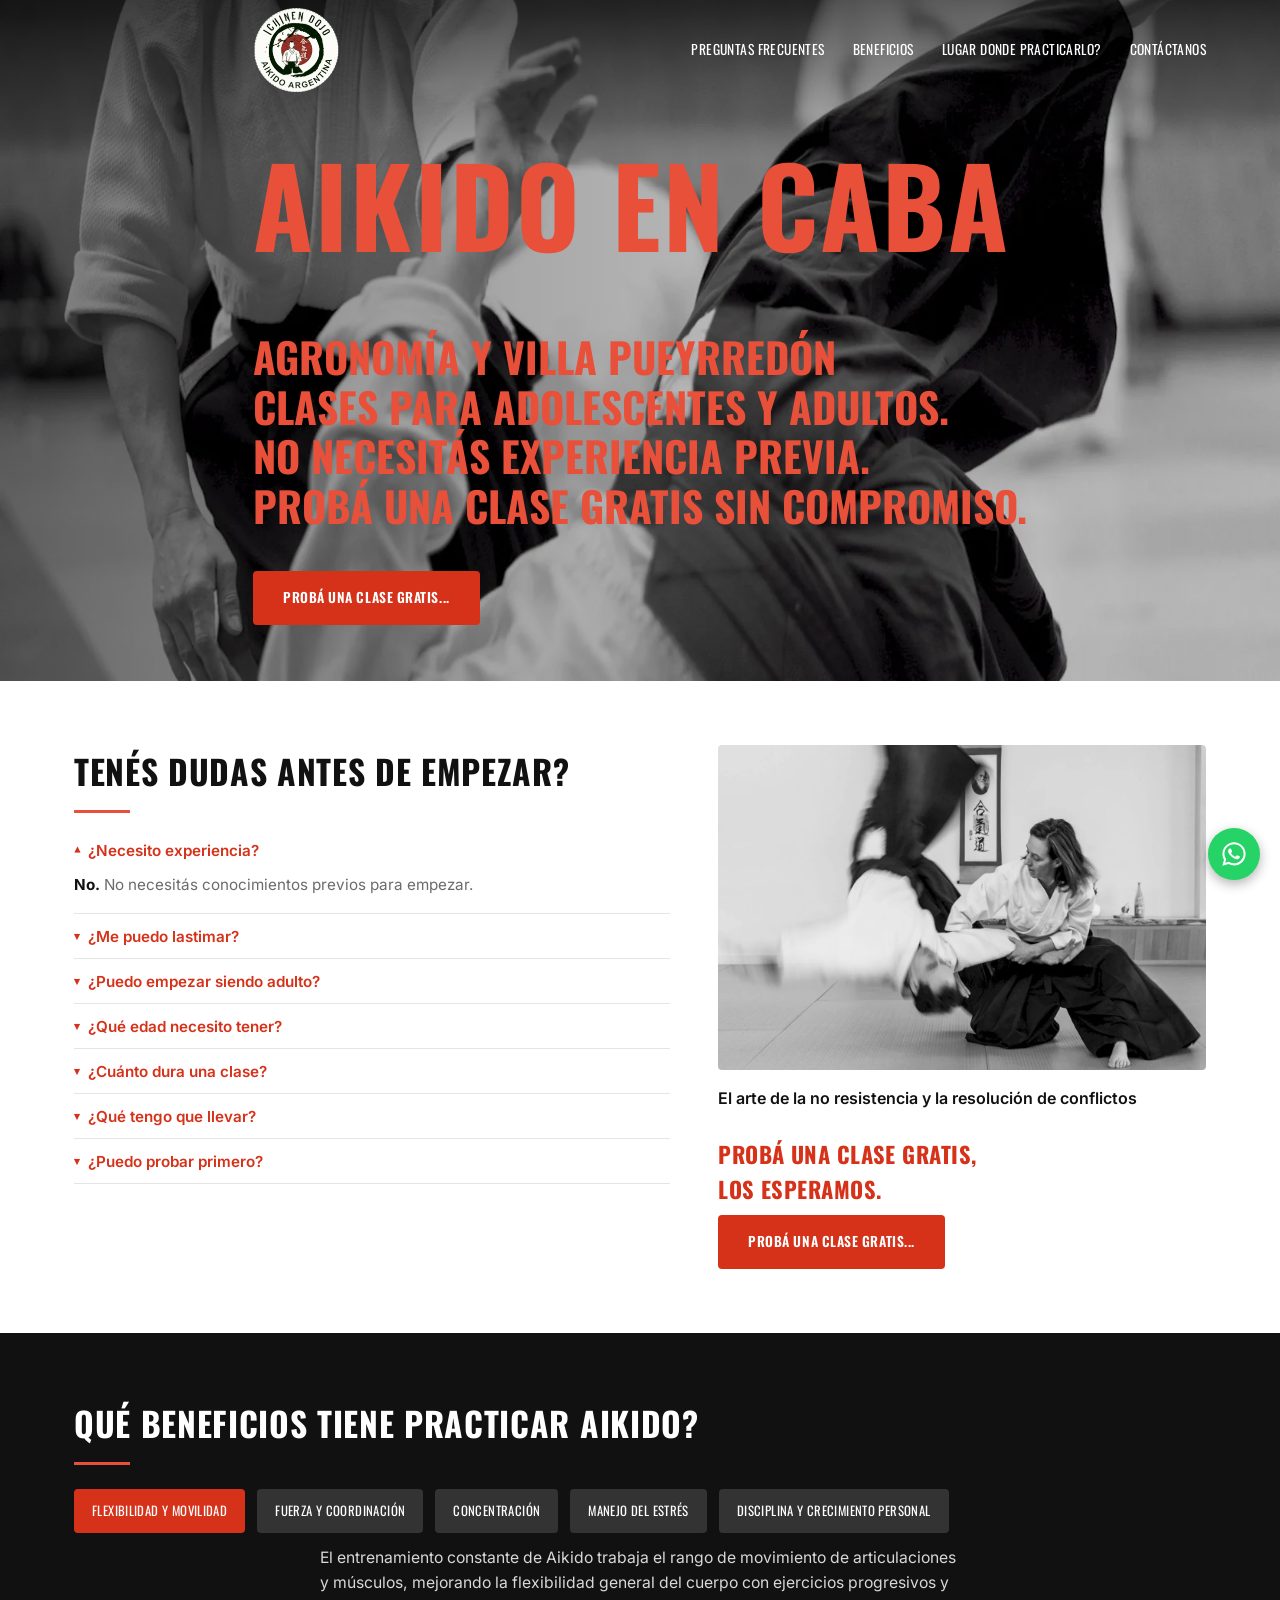
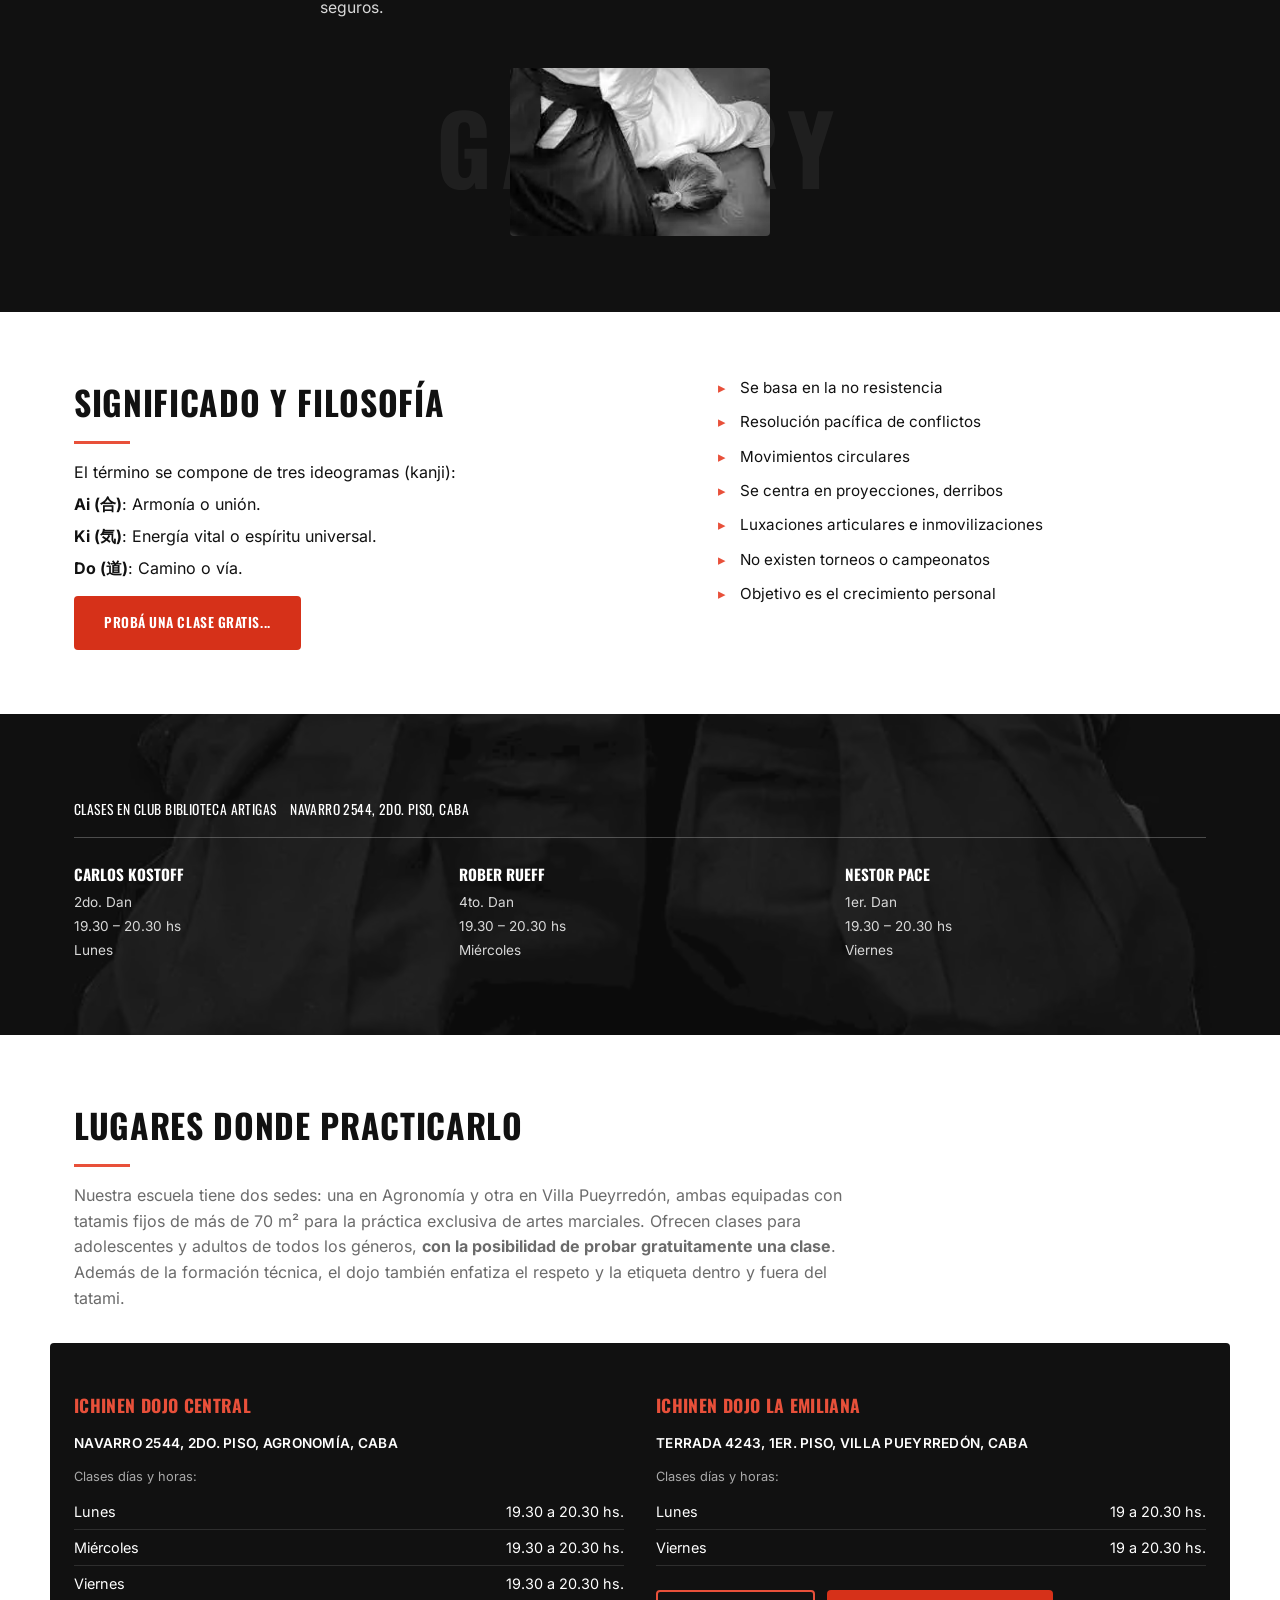
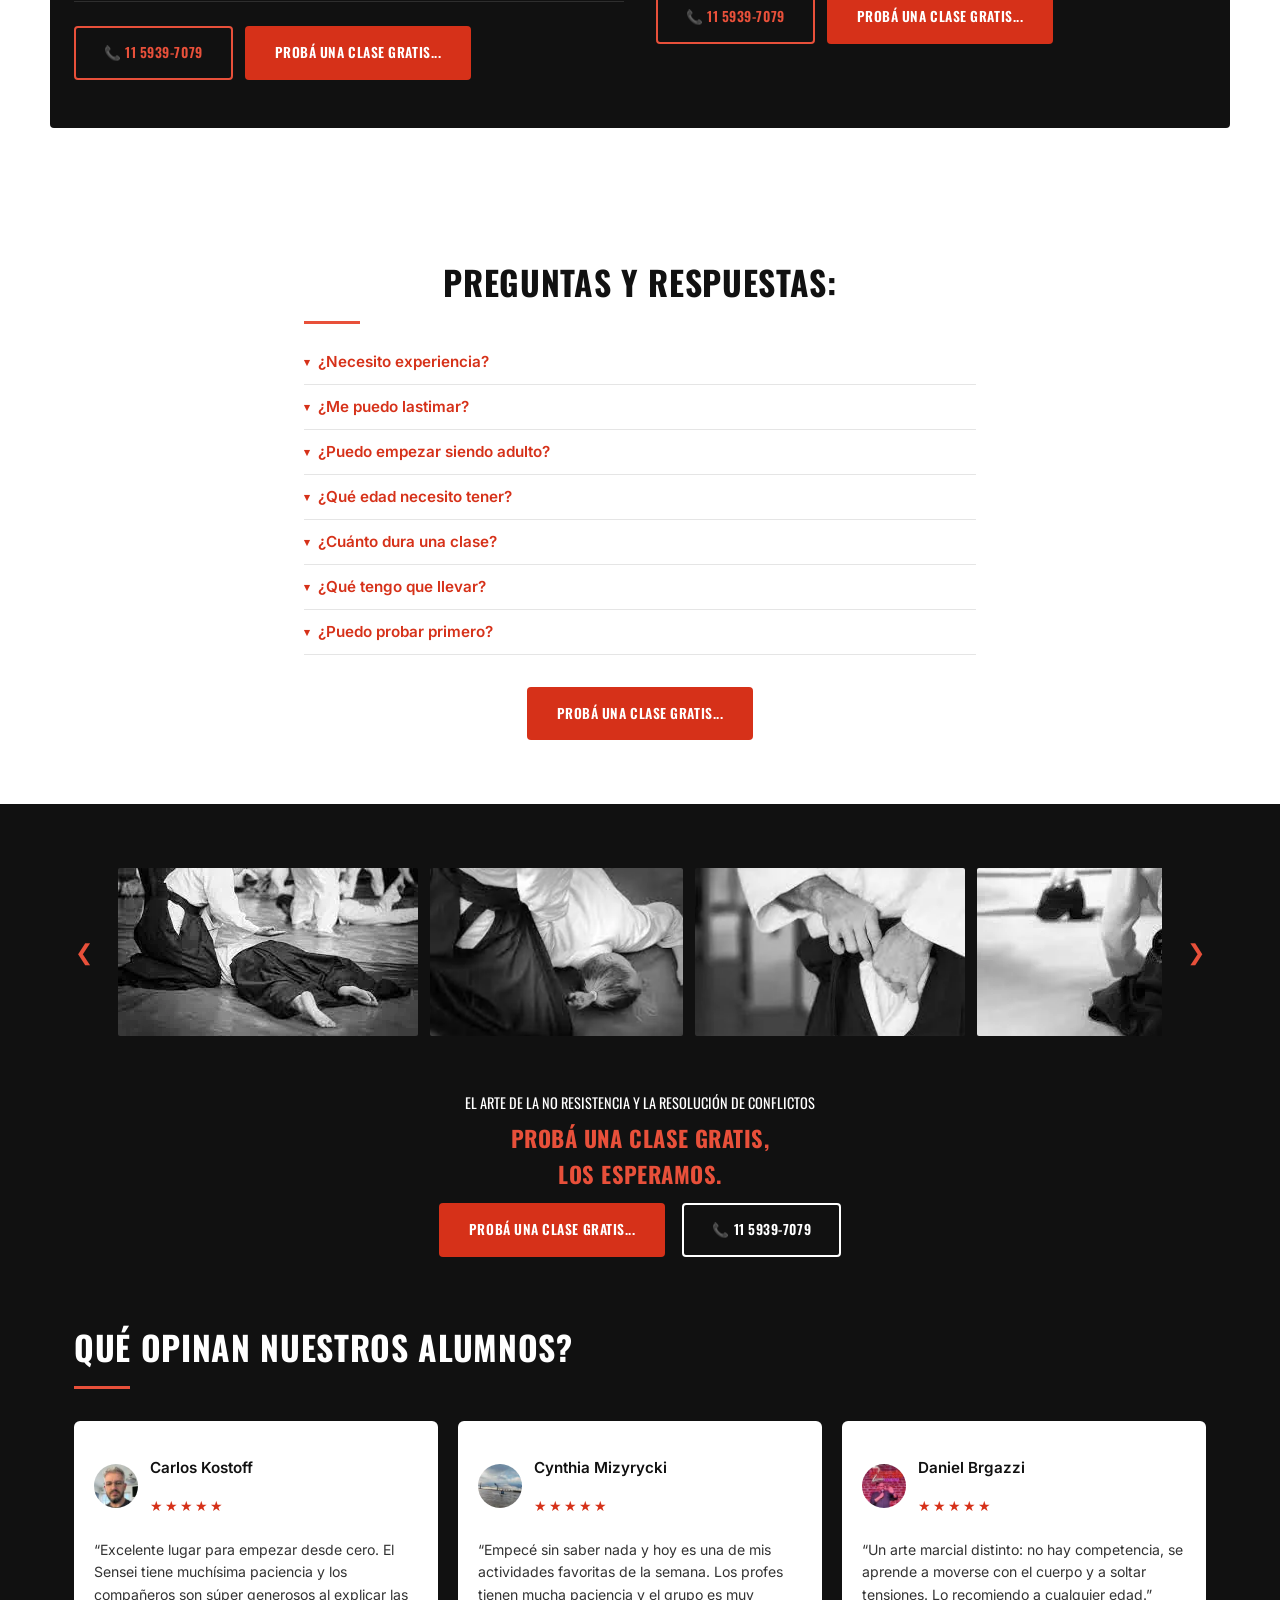
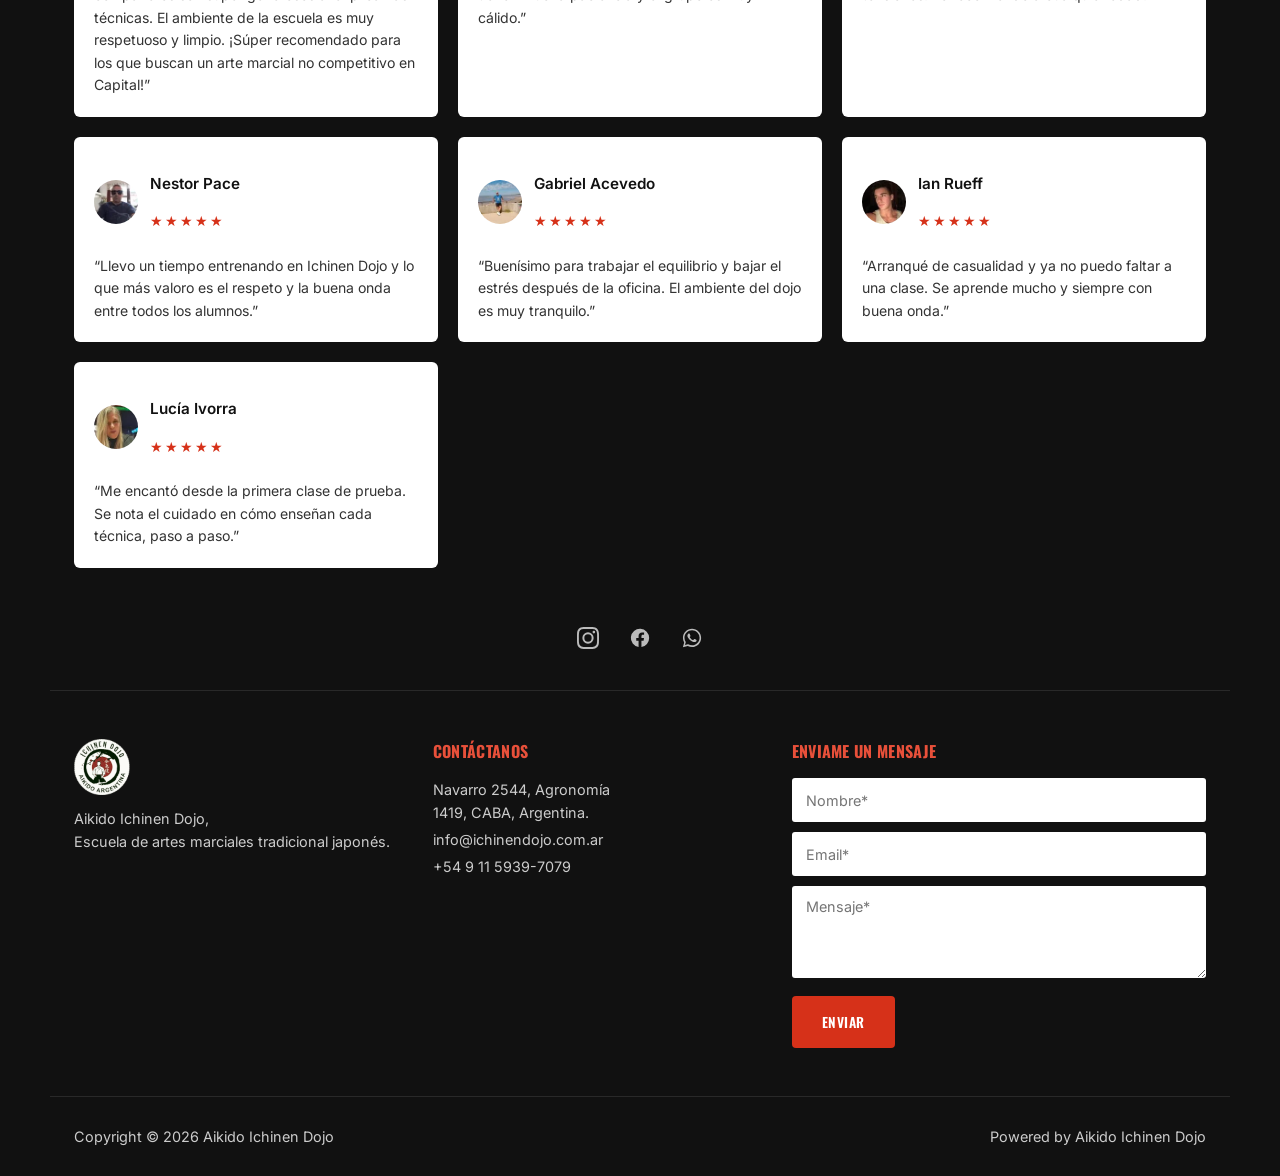
==== index.html @ 18d93345 "feat: instrumentar telefono y cargar analytics" ====
<!DOCTYPE html>
<html lang="es-AR">
<head>
<meta charset="UTF-8">
<meta name="viewport" content="width=device-width, initial-scale=1.0">
<title>Aikido en CABA — Ichinen Dojo</title>
<meta name="description" content="Escuela de Aikido en CABA (Agronomía y Villa Pueyrredón). Clases para adolescentes y adultos, no necesitás experiencia previa. Probá una clase gratis sin compromiso.">
<link rel="icon" href="favicon.ico">
<meta name="theme-color" content="#111111">
<!-- Dominio de producción: si el sitio se publica en otro dominio, actualizar canonical, og:url y og:image (tienen que ser URLs absolutas). -->
<link rel="canonical" href="https://ichinendojo.com.ar/">
<meta property="og:type" content="website">
<meta property="og:locale" content="es_AR">
<meta property="og:site_name" content="Ichinen Dojo — Aikido Argentina">
<meta property="og:title" content="Aikido en CABA — Ichinen Dojo">
<meta property="og:description" content="Clases de Aikido en Agronomía y Villa Pueyrredón para adolescentes y adultos. No necesitás experiencia previa. Probá una clase gratis sin compromiso.">
<meta property="og:url" content="https://ichinendojo.com.ar/">
<meta property="og:image" content="https://ichinendojo.com.ar/assets/img/og-image.jpg">
<meta property="og:image:type" content="image/jpeg">
<meta property="og:image:width" content="1200">
<meta property="og:image:height" content="630">
<meta property="og:image:alt" content="Práctica de Aikido en el dojo: una proyección frente al pergamino de Aikido">
<meta name="twitter:card" content="summary_large_image">
<link rel="preload" href="assets/fonts/oswald-variable.woff2" as="font" type="font/woff2" crossorigin>
<link rel="preload" href="assets/fonts/inter-variable.woff2" as="font" type="font/woff2" crossorigin>
<!-- LCP: la foto del hero es un fondo CSS, así que se anticipa. Los media coinciden con el breakpoint de css/style.css (720px). -->
<link rel="preload" href="assets/img/action-hands-800.webp" as="image" fetchpriority="high" media="(max-width: 720px)">
<link rel="preload" href="assets/img/action-hands.webp" as="image" fetchpriority="high" media="(min-width: 721px)">
<link rel="stylesheet" href="css/style.css">
</head>
<body>

<header class="site-header">
  <div class="container site-header__inner">
    <a href="#hero" class="brand">
      <img src="assets/img/logo.png" alt="Ichinen Dojo — Aikido Argentina" class="brand__logo" width="168" height="167">
    </a>
    <button class="nav-toggle" id="navToggle" aria-expanded="false" aria-controls="siteNav" aria-label="Abrir menú">
      <span></span><span></span><span></span>
    </button>
    <nav class="site-nav" id="siteNav">
      <a href="#faq-resumen">Preguntas Frecuentes</a>
      <a href="#beneficios">Beneficios</a>
      <a href="#lugares">Lugar donde practicarlo?</a>
      <a href="#contacto">Contáctanos</a>
    </nav>
  </div>
</header>

<main>

  <!-- HERO -->
  <section id="hero" class="hero">
    <div class="hero__bg"></div>
    <div class="hero__overlay"></div>
    <div class="container hero__content">
      <h1>Aikido en CABA</h1>
      <p class="hero__subtitle">
        Agronomía y Villa Pueyrredón<br>
        Clases para adolescentes y adultos.<br>
        No necesitás experiencia previa.<br>
        Probá una clase gratis sin compromiso.
      </p>
      <a href="#" class="btn btn--accent js-cta-whatsapp" data-mensaje="Hola! Quiero probar una clase gratis de Aikido 🥋">Probá una clase gratis...</a>
    </div>
  </section>

  <!-- FAQ RESUMEN -->
  <section id="faq-resumen" class="section faq-intro">
    <div class="container faq-intro__grid">
      <div>
        <h2>Tenés dudas antes de empezar?</h2>
        <div class="accordion" id="faqAccordionResumen"></div>
      </div>
      <div class="faq-intro__media">
        <img src="assets/img/hero-bg.webp" width="1280" height="850" loading="lazy" alt="Práctica de Aikido en el dojo: una proyección frente al pergamino de Aikido">
        <p class="faq-intro__caption">El arte de la no resistencia y la resolución de conflictos</p>
        <h3 class="cta-heading">Probá una clase gratis,<br>los esperamos.</h3>
        <a href="#" class="btn btn--accent js-cta-whatsapp" data-mensaje="Hola! Quiero probar una clase gratis de Aikido 🥋">Probá una clase gratis...</a>
      </div>
    </div>
  </section>

  <!-- BENEFICIOS + GALLERY PREVIEW -->
  <section id="beneficios" class="section section--dark beneficios">
    <div class="container">
      <h2>Qué beneficios tiene practicar Aikido?</h2>
      <div class="tags" id="beneficiosTabs" role="tablist"></div>
      <p class="beneficio-panel" id="beneficioPanel"></p>
      <div class="gallery-watermark">
        <span class="gallery-watermark__text" aria-hidden="true">GALLERY</span>
        <img src="assets/img/gallery-1.webp" alt="Técnica de Aikido" class="gallery-watermark__img" id="beneficioImg" width="300" height="168" loading="lazy">
      </div>
    </div>
  </section>

  <!-- FILOSOFÍA -->
  <section id="filosofia" class="section filosofia">
    <div class="container filosofia__grid">
      <div>
        <h2>Significado y Filosofía</h2>
        <p>El término se compone de tres ideogramas (kanji):</p>
        <p><strong>Ai (合)</strong>: Armonía o unión.</p>
        <p><strong>Ki (気)</strong>: Energía vital o espíritu universal.</p>
        <p><strong>Do (道)</strong>: Camino o vía.</p>
        <a href="#" class="btn btn--accent js-cta-whatsapp" data-mensaje="Hola! Quiero probar una clase gratis de Aikido 🥋">Probá una clase gratis...</a>
      </div>
      <ul class="checklist">
        <li>Se basa en la no resistencia</li>
        <li>Resolución pacífica de conflictos</li>
        <li>Movimientos circulares</li>
        <li>Se centra en proyecciones, derribos</li>
        <li>Luxaciones articulares e inmovilizaciones</li>
        <li>No existen torneos o campeonatos</li>
        <li>Objetivo es el crecimiento personal</li>
      </ul>
    </div>
  </section>

  <!-- CRONOGRAMA -->
  <section id="cronograma" class="section section--dark cronograma">
    <div class="cronograma__bg"></div>
    <div class="container cronograma__content">
      <p class="cronograma__lugar">Clases en Club Biblioteca Artigas &nbsp;&nbsp; Navarro 2544, 2do. piso, CABA</p>
      <div class="cronograma__tabla" id="cronogramaTabla"></div>
    </div>
  </section>

  <!-- LUGARES -->
  <section id="lugares" class="section lugares">
    <div class="container">
      <h2>Lugares donde practicarlo</h2>
      <p class="lugares__intro">
        Nuestra escuela tiene dos sedes: una en Agronomía y otra en Villa Pueyrredón, ambas equipadas con tatamis fijos de más de 70 m² para la práctica exclusiva de artes marciales. Ofrecen clases para adolescentes y adultos de todos los géneros, <strong>con la posibilidad de probar gratuitamente una clase</strong>. Además de la formación técnica, el dojo también enfatiza el respeto y la etiqueta dentro y fuera del tatami.
      </p>
    </div>
    <div class="lugares__sedes" id="sedesGrid"></div>
  </section>

  <!-- FAQ COMPLETO -->
  <section id="faq-completo" class="section faq-completo">
    <div class="container faq-completo__inner">
      <h2>Preguntas y Respuestas:</h2>
      <div class="accordion" id="faqAccordionCompleto"></div>
      <a href="#" class="btn btn--accent js-cta-whatsapp" data-mensaje="Hola! Quiero probar una clase gratis de Aikido 🥋">Probá una clase gratis...</a>
    </div>
  </section>

  <!-- GALERÍA / CARRUSEL -->
  <section id="galeria" class="section--dark galeria">
    <div class="galeria__carousel-wrap">
      <button class="galeria__arrow galeria__arrow--prev" id="galeriaPrev" aria-label="Foto anterior">&#10094;</button>
      <div class="galeria__track" id="galeriaTrack"></div>
      <button class="galeria__arrow galeria__arrow--next" id="galeriaNext" aria-label="Foto siguiente">&#10095;</button>
    </div>
    <div class="container galeria__cta">
      <p class="galeria__caption">El arte de la no resistencia y la resolución de conflictos</p>
      <h3 class="cta-heading">Probá una clase gratis,<br>los esperamos.</h3>
      <a href="#" class="btn btn--accent js-cta-whatsapp" data-mensaje="Hola! Quiero probar una clase gratis de Aikido 🥋">Probá una clase gratis...</a>
      <a href="tel:+541159397079" class="btn btn--outline js-phone" data-analytics-location="galeria">&#128222; 11 5939-7079</a>
    </div>
  </section>

  <!-- TESTIMONIOS -->
  <section id="testimonios" class="section--dark testimonios">
    <div class="container">
      <h2>Qué opinan nuestros alumnos?</h2>
      <div class="testimonios__grid" id="testimoniosGrid"></div>
    </div>
  </section>

</main>

<!-- FOOTER / CONTACTO -->
<footer id="contacto" class="site-footer">
  <div class="container social-row">
    <a href="https://www.instagram.com/aikidoichinendojo/" class="social-icon" target="_blank" rel="noopener noreferrer" aria-label="Instagram de Ichinen Dojo (se abre en una pestaña nueva)">
      <svg viewBox="0 0 24 24" fill="currentColor"><path d="M12 2.2c3.2 0 3.6 0 4.9.07 3.3.15 4.8 1.7 4.96 4.96.06 1.3.07 1.6.07 4.77 0 3.17 0 3.47-.07 4.77-.15 3.25-1.66 4.8-4.96 4.96-1.3.06-1.6.07-4.9.07-3.2 0-3.6 0-4.9-.07-3.3-.15-4.8-1.71-4.96-4.96-.06-1.3-.07-1.6-.07-4.77 0-3.17 0-3.47.07-4.77.16-3.25 1.66-4.8 4.96-4.96 1.3-.06 1.7-.07 4.9-.07zM12 0C8.74 0 8.33 0 7.05.07c-4.35.2-6.78 2.62-6.98 6.98C0 8.33 0 8.74 0 12s0 3.67.07 4.95c.2 4.36 2.62 6.78 6.98 6.98C8.33 24 8.74 24 12 24s3.67 0 4.95-.07c4.35-.2 6.78-2.62 6.98-6.98.07-1.28.07-1.69.07-4.95s0-3.67-.07-4.95c-.2-4.35-2.62-6.78-6.98-6.98C15.67 0 15.26 0 12 0zm0 5.84A6.16 6.16 0 1 0 18.16 12 6.16 6.16 0 0 0 12 5.84zM12 16a4 4 0 1 1 4-4 4 4 0 0 1-4 4zm6.4-11.85a1.44 1.44 0 1 0 1.44 1.44 1.44 1.44 0 0 0-1.44-1.44z"/></svg>
    </a>
    <a href="https://www.facebook.com/ichinendojo" class="social-icon" target="_blank" rel="noopener noreferrer" aria-label="Facebook de Ichinen Dojo (se abre en una pestaña nueva)">
      <svg viewBox="0 0 24 24" fill="currentColor"><path d="M22 12a10 10 0 1 0-11.56 9.88v-6.99H7.9V12h2.54V9.8c0-2.5 1.5-3.89 3.78-3.89 1.1 0 2.24.2 2.24.2v2.46h-1.26c-1.24 0-1.63.77-1.63 1.56V12h2.78l-.44 2.89h-2.34v6.99A10 10 0 0 0 22 12z"/></svg>
    </a>
    <a href="https://api.whatsapp.com/send/?phone=5491159397079&amp;text=Hola%21+Quer%C3%ADa+consultar+por+las+clases+de+Aikido.&amp;type=phone_number&amp;app_absent=0" class="social-icon" target="_blank" rel="noopener noreferrer" aria-label="WhatsApp de Ichinen Dojo (se abre en una pestaña nueva)">
      <svg viewBox="0 0 24 24" fill="currentColor"><path d="M12.04 2C6.58 2 2.13 6.45 2.13 11.91c0 1.75.46 3.45 1.32 4.95L2.05 22l5.29-1.39a9.87 9.87 0 0 0 4.7 1.2h.01c5.46 0 9.9-4.45 9.9-9.9C21.96 6.45 17.5 2 12.04 2zm0 18.02h-.01a8.2 8.2 0 0 1-4.18-1.15l-.3-.18-3.14.82.84-3.06-.2-.31a8.19 8.19 0 0 1-1.26-4.36c0-4.53 3.69-8.22 8.23-8.22 2.2 0 4.26.86 5.82 2.41a8.16 8.16 0 0 1 2.41 5.81c0 4.53-3.69 8.24-8.21 8.24zm4.51-6.16c-.25-.12-1.47-.72-1.7-.81-.23-.08-.39-.12-.56.13-.17.25-.64.81-.78.97-.14.17-.29.19-.53.06-.25-.12-1.05-.39-2-1.23-.74-.66-1.24-1.47-1.39-1.72-.14-.25-.02-.38.11-.51.11-.11.25-.29.37-.43.12-.15.16-.25.25-.42.08-.17.04-.31-.02-.43-.06-.12-.56-1.34-.76-1.84-.2-.48-.41-.42-.56-.43h-.48c-.17 0-.43.06-.66.31-.23.25-.86.84-.86 2.05 0 1.21.88 2.38 1 2.54.12.17 1.74 2.66 4.22 3.72.59.25 1.05.4 1.41.52.59.19 1.13.16 1.55.1.47-.07 1.47-.6 1.68-1.18.21-.58.21-1.08.14-1.18-.06-.11-.23-.17-.48-.29z"/></svg>
    </a>
  </div>

  <div class="container footer-grid">
    <div class="footer-brand">
      <img src="assets/img/logo.png" alt="Ichinen Dojo" class="footer-brand__logo" width="168" height="167" loading="lazy">
      <p>Aikido Ichinen Dojo,<br>Escuela de artes marciales tradicional japonés.</p>
    </div>
    <div>
      <h3>Contáctanos</h3>
      <p>Navarro 2544, Agronomía<br>1419, CABA, Argentina.</p>
      <p><a href="mailto:info@ichinendojo.com.ar">info@ichinendojo.com.ar</a></p>
      <p><a href="tel:+541159397079" class="js-phone" data-analytics-location="footer">+54 9 11 5939-7079</a></p>
    </div>
    <div>
      <h3>Enviame un mensaje</h3>
      <form id="contactForm" class="contact-form" novalidate>
        <label for="cfNombre" class="sr-only">Nombre (obligatorio)</label>
        <input type="text" id="cfNombre" name="nombre" placeholder="Nombre*" autocomplete="name" maxlength="80" aria-describedby="cfNombreError" required>
        <p class="contact-form__error" id="cfNombreError" hidden></p>
        <label for="cfEmail" class="sr-only">Email (obligatorio)</label>
        <input type="email" id="cfEmail" name="email" placeholder="Email*" autocomplete="email" maxlength="120" aria-describedby="cfEmailError" required>
        <p class="contact-form__error" id="cfEmailError" hidden></p>
        <label for="cfMensaje" class="sr-only">Mensaje (obligatorio)</label>
        <textarea id="cfMensaje" name="mensaje" placeholder="Mensaje*" rows="4" maxlength="1000" aria-describedby="cfMensajeError" required></textarea>
        <p class="contact-form__error" id="cfMensajeError" hidden></p>
        <button type="submit" class="btn btn--accent">Enviar</button>
      </form>
    </div>
  </div>

  <div class="container footer-bottom">
    <p>Copyright © 2026 Aikido Ichinen Dojo</p>
    <p>Powered by Aikido Ichinen Dojo</p>
  </div>
</footer>

<a href="https://api.whatsapp.com/send/?phone=5491159397079&amp;text=Hola%21+Quer%C3%ADa+consultar+por+las+clases+de+Aikido.&amp;type=phone_number&amp;app_absent=0" class="whatsapp-float" target="_blank" rel="noopener noreferrer" aria-label="Escribinos por WhatsApp (se abre en una pestaña nueva)">
  <svg viewBox="0 0 24 24" fill="currentColor"><path d="M12.04 2C6.58 2 2.13 6.45 2.13 11.91c0 1.75.46 3.45 1.32 4.95L2.05 22l5.29-1.39a9.87 9.87 0 0 0 4.7 1.2h.01c5.46 0 9.9-4.45 9.9-9.9C21.96 6.45 17.5 2 12.04 2zm0 18.02h-.01a8.2 8.2 0 0 1-4.18-1.15l-.3-.18-3.14.82.84-3.06-.2-.31a8.19 8.19 0 0 1-1.26-4.36c0-4.53 3.69-8.22 8.23-8.22 2.2 0 4.26.86 5.82 2.41a8.16 8.16 0 0 1 2.41 5.81c0 4.53-3.69 8.24-8.21 8.24zm4.51-6.16c-.25-.12-1.47-.72-1.7-.81-.23-.08-.39-.12-.56.13-.17.25-.64.81-.78.97-.14.17-.29.19-.53.06-.25-.12-1.05-.39-2-1.23-.74-.66-1.24-1.47-1.39-1.72-.14-.25-.02-.38.11-.51.11-.11.25-.29.37-.43.12-.15.16-.25.25-.42.08-.17.04-.31-.02-.43-.06-.12-.56-1.34-.76-1.84-.2-.48-.41-.42-.56-.43h-.48c-.17 0-.43.06-.66.31-.23.25-.86.84-.86 2.05 0 1.21.88 2.38 1 2.54.12.17 1.74 2.66 4.22 3.72.59.25 1.05.4 1.41.52.59.19 1.13.16 1.55.1.47-.07 1.47-.6 1.68-1.18.21-.58.21-1.08.14-1.18-.06-.11-.23-.17-.48-.29z"/></svg>
</a>

<script src="js/analytics.js"></script>
<script src="js/data.js"></script>
<script src="js/main.js"></script>
</body>
</html>
---- css/style.css ----
/* ---------- Tipografías (self-hosted, sin llamadas a Google) ---------- */
@font-face {
  font-family: "Oswald";
  src: url("../assets/fonts/oswald-variable.woff2") format("woff2");
  font-weight: 200 700;
  font-style: normal;
  font-display: swap;
}
@font-face {
  font-family: "Inter";
  src: url("../assets/fonts/inter-variable.woff2") format("woff2");
  font-weight: 100 900;
  font-style: normal;
  font-display: swap;
}

/* ---------- Variables ---------- */
:root {
  --color-black: #111111;
  --color-dark: #1a1a1a;
  --color-white: #ffffff;
  --color-offwhite: #f5f5f5;
  --color-accent: #e8503a;          /* sobre fondos oscuros (5,07:1 vs negro) y decorativo */
  --color-accent-strong: #d63119;   /* texto/botones sobre fondos claros (4,87:1 vs blanco, AA) */
  --color-accent-dark: #c32c17;     /* hover de botones */
  --color-gray: #6b6b6b;
  --font-heading: "Oswald", "Arial Narrow", sans-serif;
  --font-body: "Inter", -apple-system, BlinkMacSystemFont, "Segoe UI", sans-serif;
  --container-w: 1180px;
  --header-h: 100px;
}

/* ---------- Reset ---------- */
* { box-sizing: border-box; }
html {
  scroll-behavior: smooth;
}
body {
  margin: 0;
  font-family: var(--font-body);
  color: var(--color-black);
  background: var(--color-white);
  line-height: 1.6;
}
img { max-width: 100%; display: block; }
.sr-only {
  position: absolute;
  width: 1px; height: 1px;
  padding: 0; margin: -1px;
  overflow: hidden;
  clip: rect(0, 0, 0, 0);
  white-space: nowrap;
  border: 0;
}
a { color: inherit; text-decoration: none; }
ul { margin: 0; padding: 0; list-style: none; }
h1, h2, h3 {
  font-family: var(--font-heading);
  font-weight: 700;
  text-transform: uppercase;
  letter-spacing: 0.02em;
  margin: 0 0 1rem;
}
section[id] { scroll-margin-top: var(--header-h); }

.container {
  max-width: var(--container-w);
  margin: 0 auto;
  padding: 0 24px;
}

.section { padding: 64px 0; }
.section--dark { background: var(--color-black); color: var(--color-white); }
.section--dark h2, .section--dark h3 { color: var(--color-white); }

h2 {
  font-size: clamp(1.5rem, 3vw, 2.1rem);
  position: relative;
  padding-bottom: 14px;
}
h2::after {
  content: "";
  position: absolute;
  left: 0; bottom: 0;
  width: 56px; height: 3px;
  background: var(--color-accent);
}

/* ---------- Buttons ---------- */
.btn {
  display: inline-block;
  padding: 14px 28px;
  font-family: var(--font-heading);
  font-weight: 600;
  text-transform: uppercase;
  letter-spacing: 0.04em;
  font-size: 0.85rem;
  border-radius: 4px;
  border: 2px solid transparent;
  cursor: pointer;
  transition: background-color .15s ease, color .15s ease, border-color .15s ease;
}
.btn--accent {
  background: var(--color-accent-strong);
  color: var(--color-white);
  margin-top: 8px;
}
.btn--accent:hover { background: var(--color-accent-dark); }
.btn--outline {
  background: transparent;
  border-color: var(--color-accent);
  color: var(--color-accent);
  margin-top: 8px;
  margin-left: 0;
}
.section--dark .btn--outline { color: var(--color-white); border-color: var(--color-white); }
.btn + .btn { margin-left: 12px; }

/* ---------- Header ---------- */
.site-header {
  position: fixed;
  top: 0;
  left: 0;
  right: 0;
  z-index: 50;
  background: transparent;
  height: var(--header-h);
  transition: background-color .25s ease, box-shadow .25s ease, backdrop-filter .25s ease;
}
.site-header.is-scrolled {
  background: rgba(17,17,17,0.94);
  backdrop-filter: blur(4px);
  box-shadow: 0 2px 10px rgba(0,0,0,0.25);
}
.site-header__inner {
  display: flex;
  align-items: center;
  justify-content: space-between;
  height: 100%;
}
.brand { margin-left: 0; transition: margin-left .15s ease; }
.brand__logo { height: 84px; width: auto; }

@media (min-width: 1024px) {
  .brand { margin-left: 180px; }
}
.site-nav {
  display: flex;
  gap: 28px;
}
.site-nav a {
  color: var(--color-white);
  font-family: var(--font-heading);
  font-size: 0.85rem;
  text-transform: uppercase;
  letter-spacing: 0.03em;
}
.site-nav a:hover { color: var(--color-accent); }

.nav-toggle {
  display: none;
  flex-direction: column;
  justify-content: center;
  gap: 5px;
  width: 44px;
  height: 44px;
  background: none;
  border: none;
  cursor: pointer;
  padding: 4px;
}
.nav-toggle span {
  display: block;
  height: 2px;
  background: var(--color-white);
  border-radius: 2px;
}

/* ---------- Hero ---------- */
.hero {
  position: relative;
  min-height: 640px;
  display: flex;
  align-items: center;
  color: var(--color-white);
  overflow: hidden;
}
.hero__bg {
  position: absolute; inset: 0;
  background-size: cover;
  background-position: center 20%;
  background-image: url("../assets/img/action-hands.webp");
}
.hero__overlay {
  position: absolute; inset: 0;
  background:
    linear-gradient(180deg, rgba(0,0,0,0.55) 0%, rgba(0,0,0,0) 160px),
    linear-gradient(90deg, rgba(0,0,0,0.5) 0%, rgba(0,0,0,0.32) 45%, rgba(0,0,0,0.12) 100%);
}
.hero__content { position: relative; max-width: 860px; padding-block: calc(var(--header-h) + 16px) 56px; }
.hero h1 {
  color: var(--color-accent);
  font-size: clamp(3.9rem, 9.6vw, 6.8rem);
  margin-bottom: 0.7rem;
}
.hero__subtitle {
  color: var(--color-accent);
  font-family: var(--font-heading);
  font-weight: 700;
  text-transform: uppercase;
  font-size: clamp(1.7rem, 3.8vw, 2.6rem);
  line-height: 1.2;
  margin-bottom: 2rem;
}

/* ---------- FAQ intro ---------- */
.faq-intro__grid {
  display: grid;
  grid-template-columns: 1.1fr 0.9fr;
  gap: 48px;
  align-items: start;
}
.faq-intro__media img {
  border-radius: 4px;
  margin-bottom: 12px;
  width: 100%;
  height: 325px;
  object-fit: cover;
}
.faq-intro__caption { font-weight: 600; margin-bottom: 1.5rem; }
.cta-heading {
  color: var(--color-accent-strong);
  font-size: 1.4rem;
  margin-bottom: 0;
}

/* ---------- Accordion ---------- */
.accordion__item {
  border-bottom: 1px solid rgba(0,0,0,0.1);
}
.section--dark .accordion__item { border-color: rgba(255,255,255,0.15); }
.section--dark .cta-heading { color: var(--color-accent); }
.accordion__trigger {
  width: 100%;
  text-align: left;
  background: none;
  border: none;
  padding: 12px 0;
  min-height: 44px;
  font-family: var(--font-body);
  font-weight: 600;
  font-size: 0.95rem;
  color: var(--color-accent-strong);
  cursor: pointer;
  display: flex;
  align-items: center;
  gap: 8px;
}
.accordion__trigger::before {
  content: "▾";
  display: inline-block;
  transition: transform .15s ease;
  font-size: 0.75em;
}
.accordion__trigger[aria-expanded="true"]::before { transform: rotate(180deg); }
.accordion__panel {
  overflow: hidden;
  max-height: 0;
  transition: max-height .25s ease;
}
.accordion__panel-inner {
  padding: 0 0 16px;
  color: var(--color-gray);
  font-size: 0.95rem;
}
.section--dark .accordion__panel-inner { color: #cfcfcf; }
.accordion__panel-inner strong { color: var(--color-black); }
.section--dark .accordion__panel-inner strong { color: var(--color-white); }

/* ---------- Beneficios ---------- */
.tags {
  display: flex;
  flex-wrap: wrap;
  gap: 12px;
  margin: 24px 0 12px;
}
.tag {
  min-height: 44px;
  padding: 10px 18px;
  border-radius: 4px;
  border: none;
  font-family: var(--font-heading);
  font-size: 0.8rem;
  text-transform: uppercase;
  letter-spacing: 0.03em;
  background: #333;
  color: var(--color-white);
  cursor: pointer;
  transition: background-color .15s ease;
}
.tag:hover { background: #4a4a4a; }
.tag--active,
.tag--active:hover { background: var(--color-accent-strong); }
.beneficio-panel {
  max-width: 640px;
  margin: 0 auto 24px;
  color: #d8d8d8;
  font-size: 0.98rem;
  line-height: 1.6;
  min-height: 4.8em;
}
.gallery-watermark {
  position: relative;
  text-align: center;
  padding: 24px 0 12px;
}
.gallery-watermark__text {
  position: absolute;
  inset: 0;
  display: flex;
  align-items: center;
  justify-content: center;
  font-size: clamp(3rem, 10vw, 6rem);
  font-family: var(--font-heading);
  font-weight: 700;
  color: rgba(255,255,255,0.06);
  letter-spacing: 0.1em;
}
.gallery-watermark__img {
  position: relative;
  width: 260px;   /* fotos fuente de ~250-300 × 168-187 px: no estirarlas */
  height: 168px;
  object-fit: cover;
  margin: 0 auto;
  border-radius: 4px;
  opacity: 1;
  transition: opacity .15s ease;
}
.gallery-watermark__img.is-fading { opacity: 0; }

/* ---------- Filosofía ---------- */
.filosofia__grid {
  display: grid;
  grid-template-columns: 1.1fr 0.9fr;
  gap: 48px;
}
.filosofia p { margin: 0.4rem 0; }
.checklist li {
  position: relative;
  padding-left: 22px;
  margin-bottom: 10px;
  font-size: 0.95rem;
}
.checklist li::before {
  content: "▸";
  position: absolute;
  left: 0;
  color: var(--color-accent);
}

/* ---------- Cronograma ---------- */
.cronograma { position: relative; overflow: hidden; padding: 72px 0; }
.cronograma__bg {
  position: absolute; inset: 0;
  background-size: cover;
  background-position: center;
  background-image: url("../assets/img/hakama-bg.webp");
  opacity: 0.35;
}
.cronograma__content { position: relative; }
.cronograma__lugar {
  font-family: var(--font-heading);
  text-transform: uppercase;
  font-size: 0.85rem;
  letter-spacing: 0.03em;
  border-bottom: 1px solid rgba(255,255,255,0.25);
  padding-bottom: 16px;
  margin-bottom: 24px;
}
.cronograma__tabla {
  display: grid;
  grid-template-columns: repeat(auto-fit, minmax(160px, 1fr));
  gap: 24px;
}
.cronograma__instructor h4 {
  font-family: var(--font-heading);
  text-transform: uppercase;
  font-size: 0.95rem;
  margin: 0 0 6px;
}
.cronograma__instructor p { margin: 2px 0; font-size: 0.85rem; color: #d8d8d8; }

/* ---------- Lugares ---------- */
.lugares__intro { max-width: 780px; color: var(--color-gray); }
.lugares__sedes {
  background: var(--color-black);
  color: var(--color-white);
  display: grid;
  grid-template-columns: repeat(auto-fit, minmax(280px, 1fr));
  gap: 32px;
  padding: 48px 24px;
  max-width: var(--container-w);
  margin: 32px auto 0;
  border-radius: 4px;
}
.sede h3 { color: var(--color-accent); font-size: 1.1rem; margin-bottom: 8px; }
.sede__direccion { font-weight: 600; margin-bottom: 12px; text-transform: uppercase; font-size: 0.85rem; letter-spacing: 0.02em; }
.sede__clases { margin-bottom: 16px; }
.sede__clases-label { font-size: 0.8rem; color: #aaa; margin-bottom: 6px; }
.sede__clases li {
  display: flex;
  justify-content: space-between;
  border-bottom: 1px solid rgba(255,255,255,0.12);
  padding: 6px 0;
  font-size: 0.9rem;
}

/* ---------- FAQ completo ---------- */
.faq-completo__inner { max-width: 720px; text-align: center; }
.faq-completo .accordion { text-align: left; margin-bottom: 24px; }

/* ---------- Galería / carrusel ---------- */
.galeria { padding: 64px 0 0; }
.galeria__carousel-wrap {
  display: flex;
  align-items: center;
  gap: 12px;
  max-width: var(--container-w);
  margin: 0 auto;
  padding: 0 12px;
}
.galeria__track {
  display: flex;
  gap: 12px;
  overflow-x: auto;
  scroll-snap-type: x mandatory;
  scrollbar-width: none;
  flex: 1;
}
.galeria__track::-webkit-scrollbar { display: none; }
.galeria__track img {
  scroll-snap-align: start;
  height: 168px;   /* alto real de las fotos fuente: más alto las pixela */
  width: auto;
  flex-shrink: 0;
  border-radius: 2px;
}
.galeria__arrow {
  background: none;
  border: none;
  color: var(--color-accent);
  font-size: 1.4rem;
  cursor: pointer;
  min-width: 44px;
  min-height: 44px;
  padding: 8px;
  flex-shrink: 0;
}
.galeria__cta { text-align: center; padding: 40px 0 64px; }
.galeria__caption { font-family: var(--font-heading); text-transform: uppercase; font-size: 0.9rem; margin-bottom: 6px; color: var(--color-white); }
.galeria .cta-heading { margin-bottom: 4px; }

/* ---------- Testimonios ---------- */
.testimonios h2 { margin-bottom: 32px; }
.testimonios__grid {
  display: grid;
  grid-template-columns: repeat(auto-fit, minmax(280px, 1fr));
  gap: 20px;
}
.testimonio {
  background: var(--color-white);
  color: var(--color-black);
  border-radius: 6px;
  padding: 20px;
  display: flex;
  flex-direction: column;
  gap: 8px;
}
.testimonio__head { display: flex; align-items: center; gap: 12px; }
.testimonio__foto {
  width: 44px; height: 44px;
  border-radius: 50%;
  object-fit: cover;
}
.testimonio__nombre { font-weight: 600; font-size: 0.95rem; }
.testimonio__estrellas { color: var(--color-accent-strong); font-size: 0.85rem; letter-spacing: 2px; }
.testimonio__texto { font-size: 0.88rem; color: #333; margin: 0; }

/* ---------- Footer ---------- */
.site-footer { background: var(--color-black); color: var(--color-white); padding-top: 48px; }
.social-row {
  display: flex;
  gap: 8px;
  justify-content: center;
  padding-bottom: 30px;
  border-bottom: 1px solid rgba(255,255,255,0.1);
}
.social-icon {
  display: inline-flex;
  align-items: center;
  justify-content: center;
  width: 44px;
  height: 44px;
}
.social-icon svg { width: 22px; height: 22px; fill: #bbb; transition: fill .15s ease; }
.social-icon:hover svg { fill: var(--color-accent); }

.footer-grid {
  display: grid;
  grid-template-columns: 1fr 1fr 1.3fr;
  gap: 40px;
  padding: 48px 24px;
}
.footer-brand__logo { height: 56px; width: auto; margin-bottom: 12px; }
.footer-brand p { color: #ccc; font-size: 0.9rem; }
.site-footer h3 {
  color: var(--color-accent);
  font-size: 1rem;
  margin-bottom: 14px;
}
.site-footer p { color: #ccc; font-size: 0.9rem; margin: 4px 0; }
.site-footer a:hover { color: var(--color-accent); }
/* Área táctil de 44px en los links del footer sin cambiar el espaciado visible */
.site-footer p a { display: inline-block; padding: 12px 0; margin: -12px 0; }

.contact-form { display: flex; flex-direction: column; gap: 10px; }
.contact-form input,
.contact-form textarea {
  width: 100%;
  min-height: 44px;
  padding: 12px 14px;
  border: none;
  border-radius: 3px;
  font-family: var(--font-body);
  font-size: 0.9rem;
  background: var(--color-white);
  color: var(--color-black);
  resize: vertical;
}
.contact-form [aria-invalid="true"] {
  outline: 2px solid var(--color-accent);
}
.site-footer .contact-form__error {
  margin: -4px 0 0;
  color: #ff8a78;   /* 8,2:1 sobre el negro del footer */
  font-size: 0.85rem;
}
.contact-form .btn { align-self: flex-start; }

.footer-bottom {
  display: flex;
  justify-content: space-between;
  flex-wrap: wrap;
  gap: 8px;
  padding: 24px;
  border-top: 1px solid rgba(255,255,255,0.1);
  font-size: 0.8rem;
  color: #999;
}

/* ---------- WhatsApp float ---------- */
.whatsapp-float {
  position: fixed;
  right: 20px;
  bottom: 20px;
  width: 52px;
  height: 52px;
  border-radius: 50%;
  background: #25D366;
  display: flex;
  align-items: center;
  justify-content: center;
  box-shadow: 0 4px 12px rgba(0,0,0,0.3);
  z-index: 60;
}
.whatsapp-float svg { width: 28px; height: 28px; fill: var(--color-white); }

/* ---------- Responsive ---------- */
@media (max-width: 860px) {
  .faq-intro__grid,
  .filosofia__grid { grid-template-columns: 1fr; }
  .footer-grid { grid-template-columns: 1fr; }
}

@media (max-width: 720px) {
  .brand__logo { height: 56px; }
  .hero__bg { background-image: url("../assets/img/action-hands-800.webp"); }
  /* Overlay más parejo: el texto rojo tiene que leerse también sobre las zonas claras de la foto */
  .hero__overlay { background: rgba(0,0,0,0.58); }
  .nav-toggle { display: flex; }
  .site-nav {
    position: absolute;
    top: var(--header-h);
    left: 0; right: 0;
    background: rgba(17,17,17,0.98);
    flex-direction: column;
    gap: 0;
    max-height: 0;
    overflow: hidden;
    transition: max-height .2s ease;
  }
  .site-nav.is-open { max-height: 320px; }
  .site-nav a { padding: 16px 24px; border-bottom: 1px solid rgba(255,255,255,0.08); }
  .hero { min-height: 560px; }
  .btn + .btn { margin-left: 0; margin-top: 10px; display: block; }
}
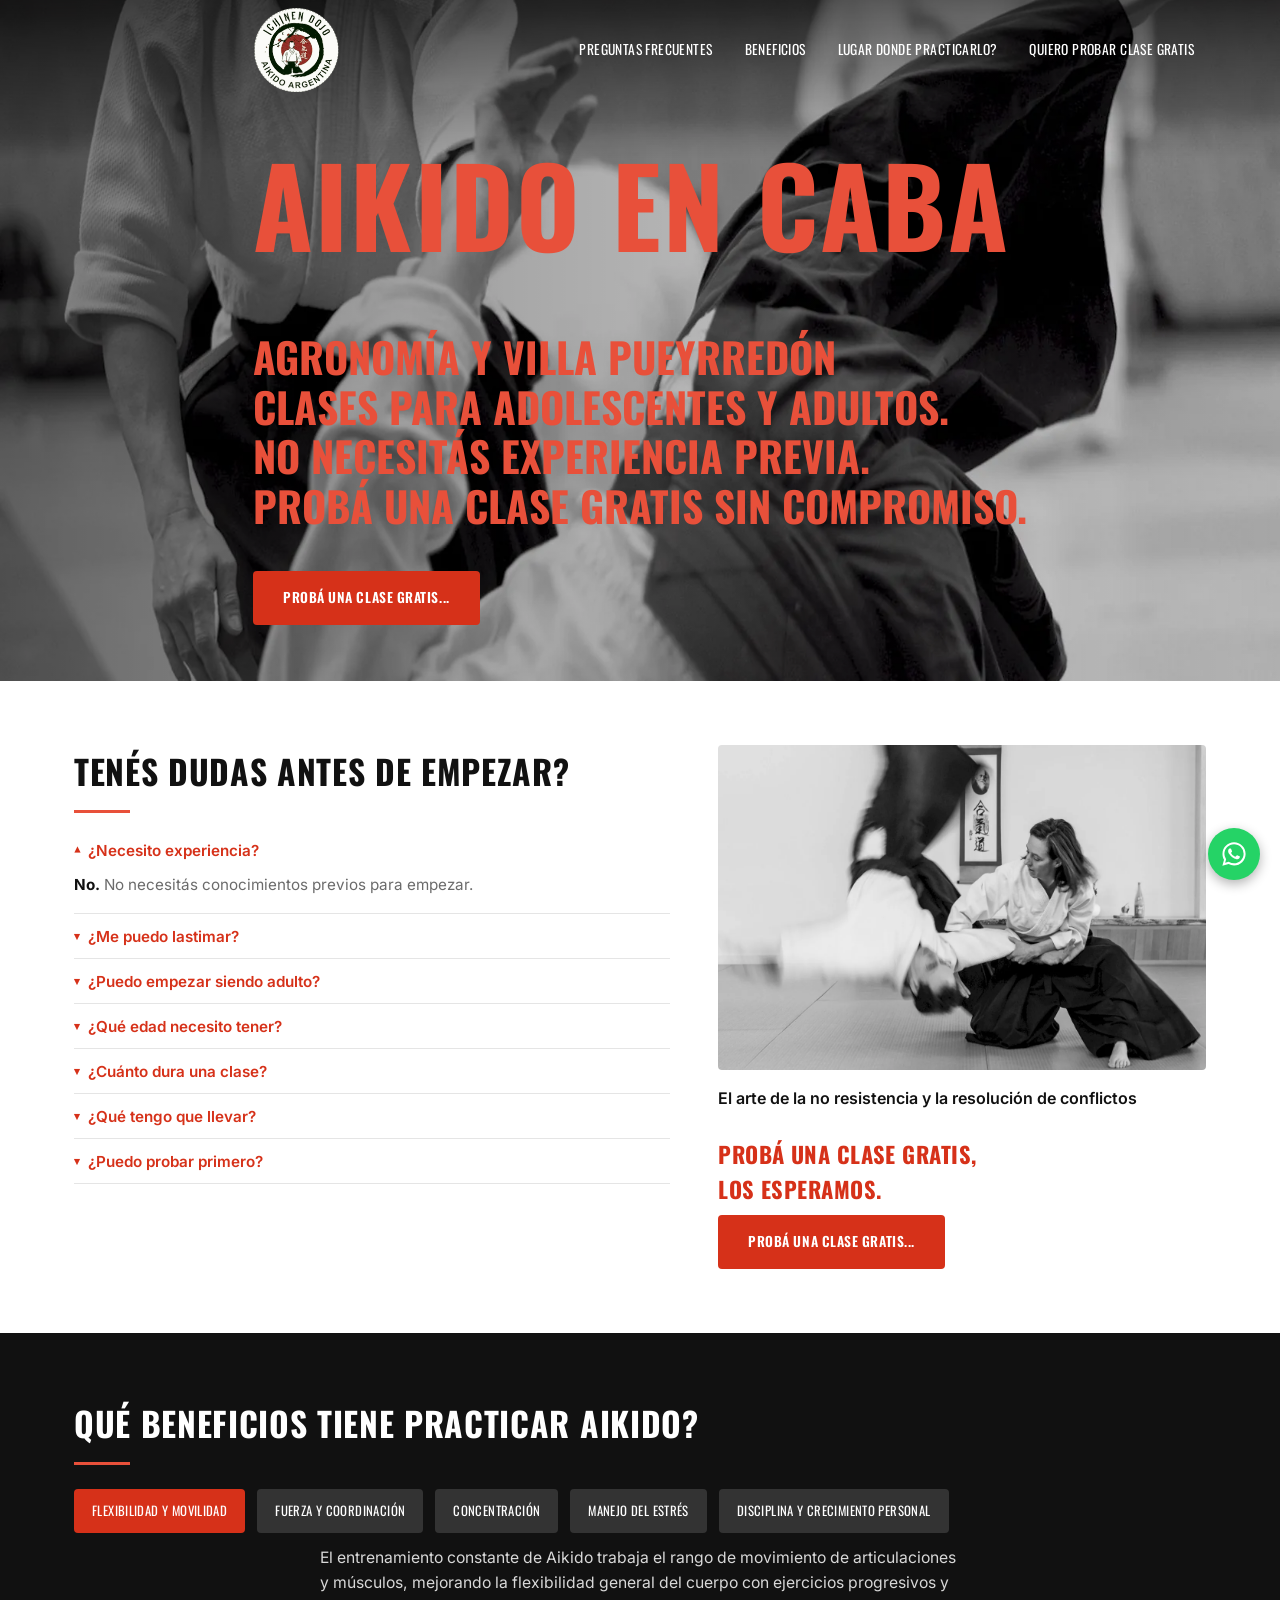
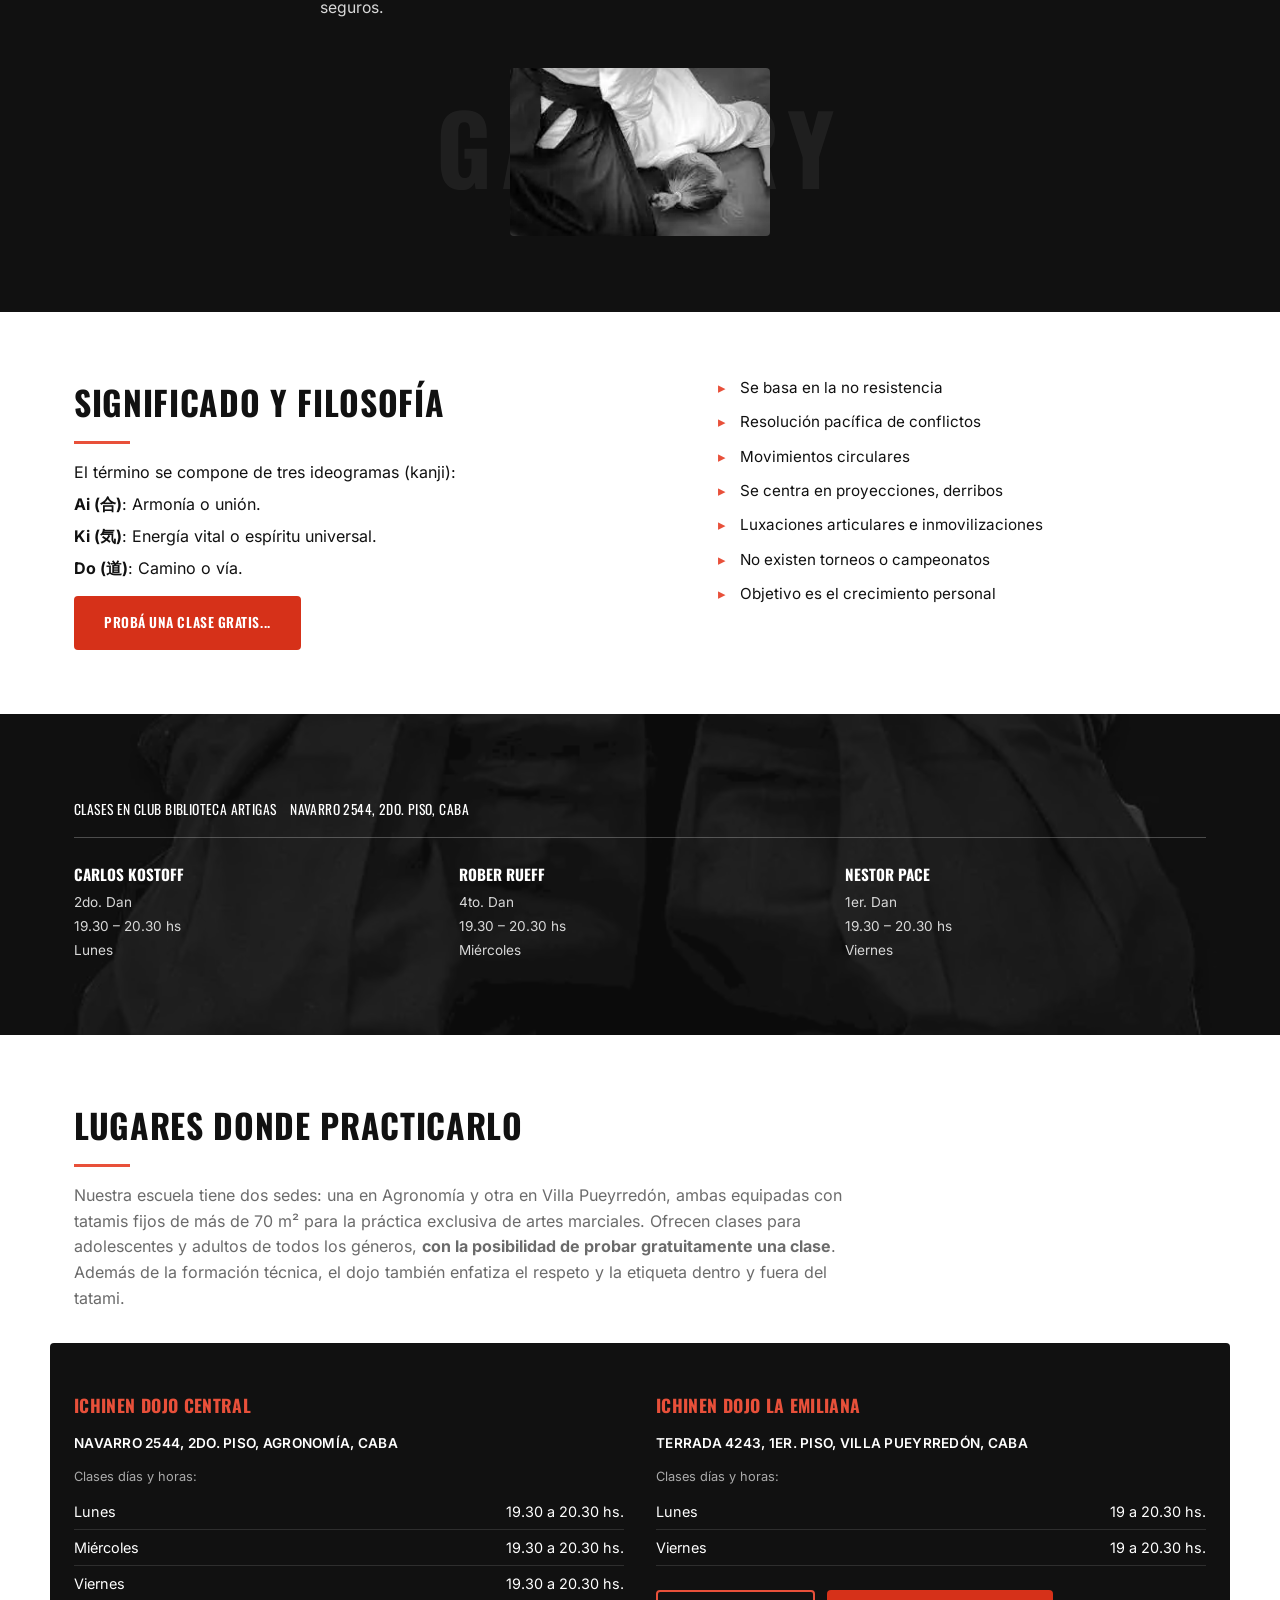
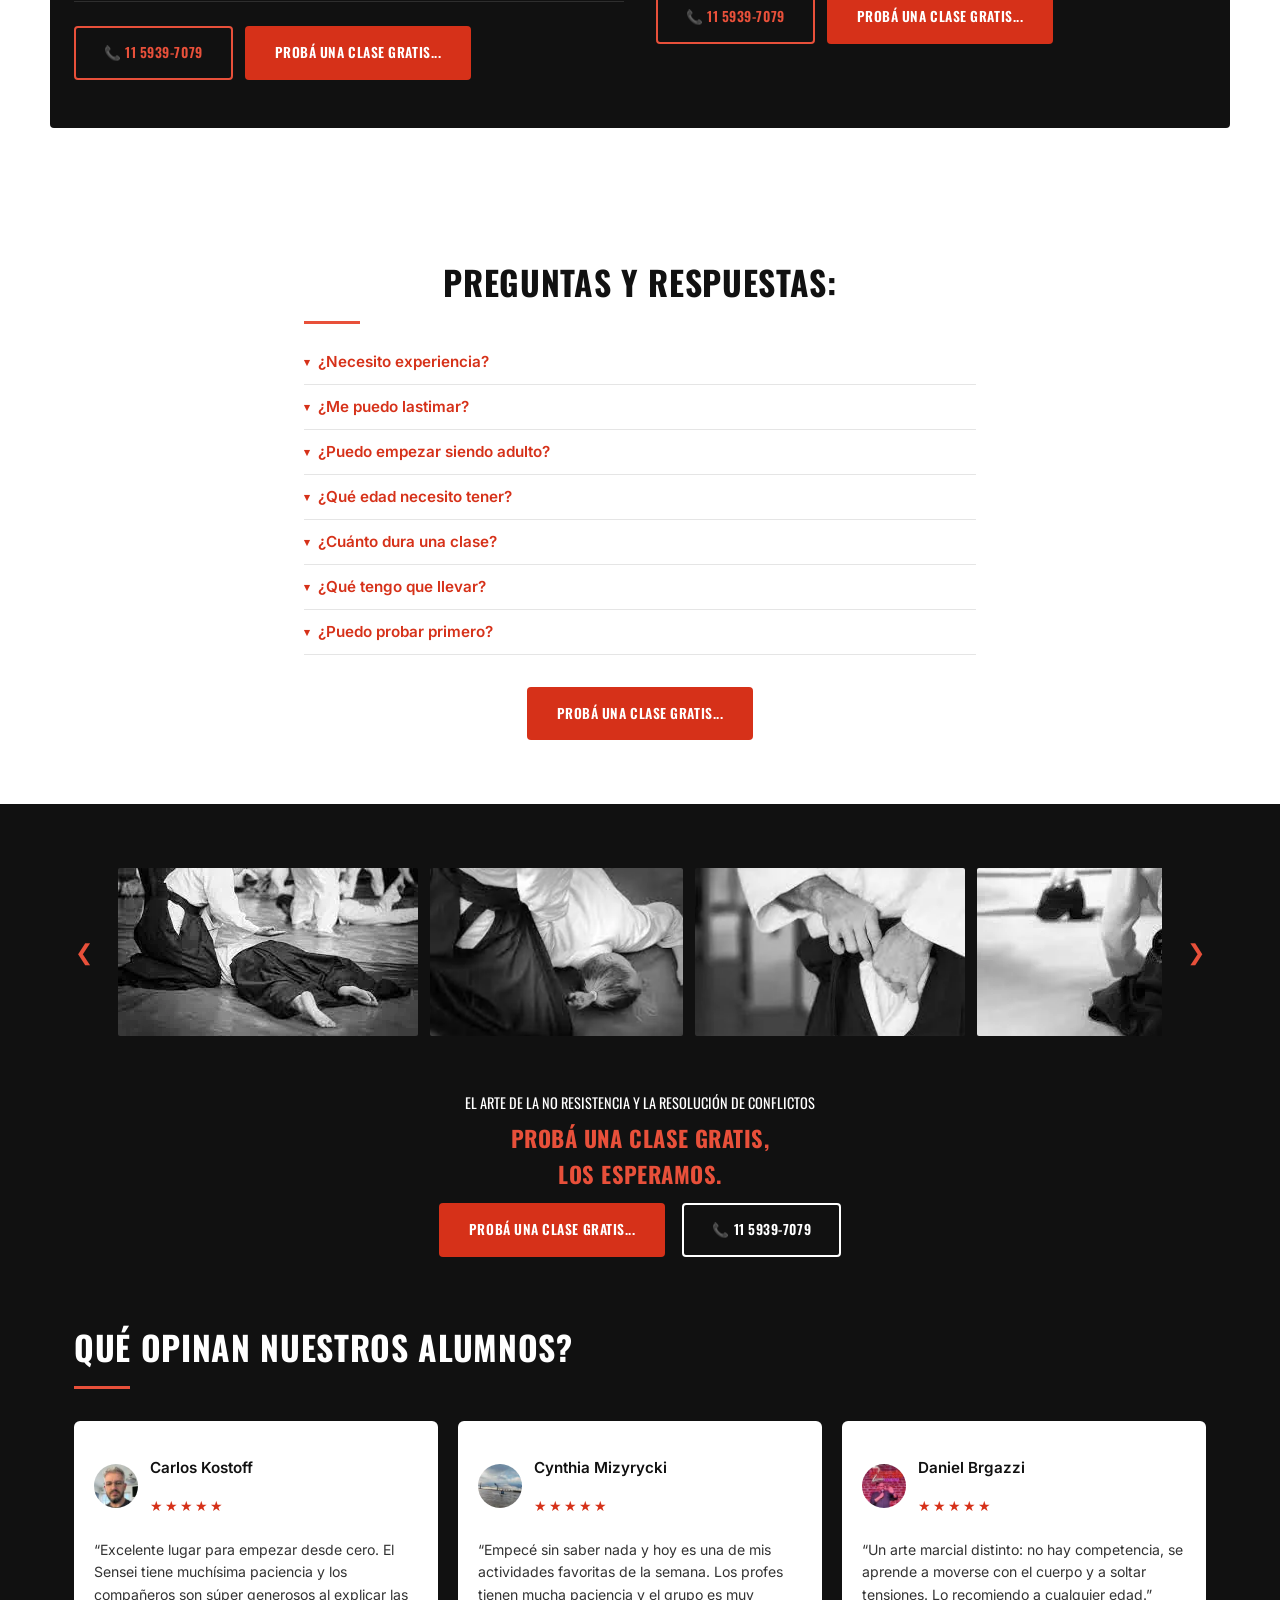
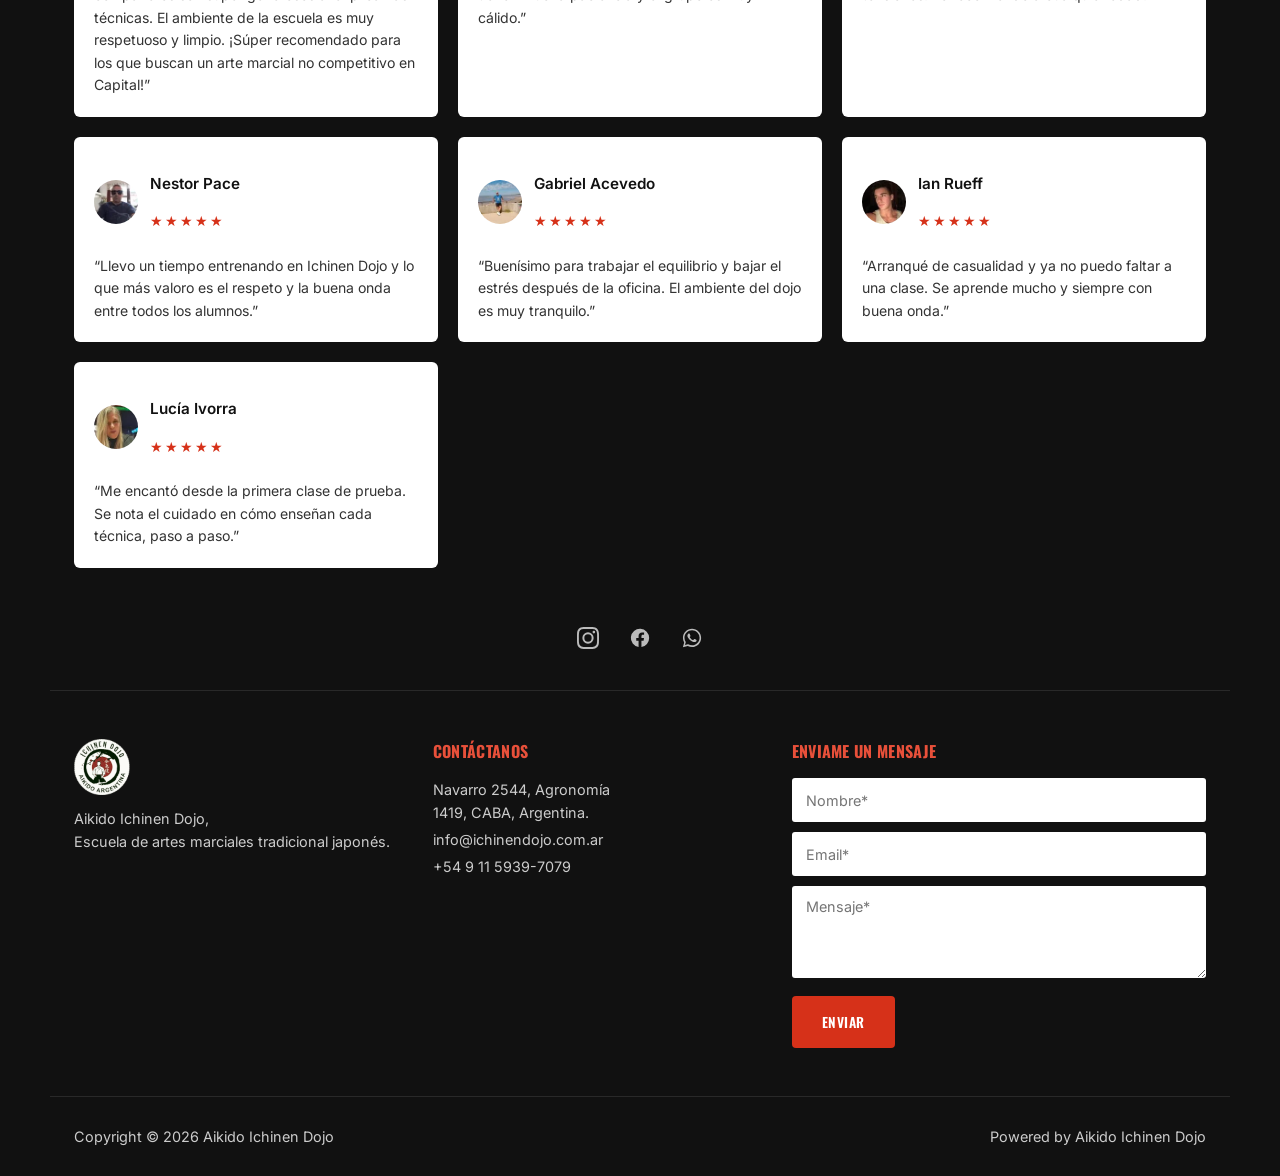
==== commit 5348cecf: "GTM + GA4, CSP en .htaccess, robots/sitemap y CTAs con links reales - Google Tag Manager (GTM-WL8G43" ====
--- a/index.html
+++ b/index.html
@@ -1,230 +1,285 @@
 <!DOCTYPE html>
 <html lang="es-AR">
+
 <head>
-<meta charset="UTF-8">
-<meta name="viewport" content="width=device-width, initial-scale=1.0">
-<title>Aikido en CABA — Ichinen Dojo</title>
-<meta name="description" content="Escuela de Aikido en CABA (Agronomía y Villa Pueyrredón). Clases para adolescentes y adultos, no necesitás experiencia previa. Probá una clase gratis sin compromiso.">
-<link rel="icon" href="favicon.ico">
-<meta name="theme-color" content="#111111">
-<!-- Dominio de producción: si el sitio se publica en otro dominio, actualizar canonical, og:url y og:image (tienen que ser URLs absolutas). -->
-<link rel="canonical" href="https://ichinendojo.com.ar/">
-<meta property="og:type" content="website">
-<meta property="og:locale" content="es_AR">
-<meta property="og:site_name" content="Ichinen Dojo — Aikido Argentina">
-<meta property="og:title" content="Aikido en CABA — Ichinen Dojo">
-<meta property="og:description" content="Clases de Aikido en Agronomía y Villa Pueyrredón para adolescentes y adultos. No necesitás experiencia previa. Probá una clase gratis sin compromiso.">
-<meta property="og:url" content="https://ichinendojo.com.ar/">
-<meta property="og:image" content="https://ichinendojo.com.ar/assets/img/og-image.jpg">
-<meta property="og:image:type" content="image/jpeg">
-<meta property="og:image:width" content="1200">
-<meta property="og:image:height" content="630">
-<meta property="og:image:alt" content="Práctica de Aikido en el dojo: una proyección frente al pergamino de Aikido">
-<meta name="twitter:card" content="summary_large_image">
-<link rel="preload" href="assets/fonts/oswald-variable.woff2" as="font" type="font/woff2" crossorigin>
-<link rel="preload" href="assets/fonts/inter-variable.woff2" as="font" type="font/woff2" crossorigin>
-<!-- LCP: la foto del hero es un fondo CSS, así que se anticipa. Los media coinciden con el breakpoint de css/style.css (720px). -->
-<link rel="preload" href="assets/img/action-hands-800.webp" as="image" fetchpriority="high" media="(max-width: 720px)">
-<link rel="preload" href="assets/img/action-hands.webp" as="image" fetchpriority="high" media="(min-width: 721px)">
-<link rel="stylesheet" href="css/style.css">
+<!-- Google Tag Manager -->
+<script>(function(w,d,s,l,i){w[l]=w[l]||[];w[l].push({'gtm.start':
+new Date().getTime(),event:'gtm.js'});var f=d.getElementsByTagName(s)[0],
+j=d.createElement(s),dl=l!='dataLayer'?'&l='+l:'';j.async=true;j.src=
+'https://www.googletagmanager.com/gtm.js?id='+i+dl;f.parentNode.insertBefore(j,f);
+})(window,document,'script','dataLayer','GTM-WL8G43D5');</script>
+<!-- End Google Tag Manager -->
+  <meta charset="UTF-8">
+  <meta name="viewport" content="width=device-width, initial-scale=1.0">
+  <title>Aikido en CABA — Ichinen Dojo</title>
+  <meta name="description"
+    content="Escuela de Aikido en CABA (Agronomía y Villa Pueyrredón). Clases para adolescentes y adultos, no necesitás experiencia previa. Probá una clase gratis sin compromiso.">
+  <link rel="icon" href="favicon.ico">
+  <meta name="theme-color" content="#111111">
+  <!-- Dominio de producción: si el sitio se publica en otro dominio, actualizar canonical, og:url y og:image (tienen que ser URLs absolutas). -->
+  <link rel="canonical" href="https://ichinendojo.com.ar/">
+  <meta property="og:type" content="website">
+  <meta property="og:locale" content="es_AR">
+  <meta property="og:site_name" content="Ichinen Dojo — Aikido Argentina">
+  <meta property="og:title" content="Aikido en CABA — Ichinen Dojo">
+  <meta property="og:description"
+    content="Clases de Aikido en Agronomía y Villa Pueyrredón para adolescentes y adultos. No necesitás experiencia previa. Probá una clase gratis sin compromiso.">
+  <meta property="og:url" content="https://ichinendojo.com.ar/">
+  <meta property="og:image" content="https://ichinendojo.com.ar/assets/img/og-image.jpg">
+  <meta property="og:image:type" content="image/jpeg">
+  <meta property="og:image:width" content="1200">
+  <meta property="og:image:height" content="630">
+  <meta property="og:image:alt" content="Práctica de Aikido en el dojo: una proyección frente al pergamino de Aikido">
+  <meta name="twitter:card" content="summary_large_image">
+  <link rel="preload" href="assets/fonts/oswald-variable.woff2" as="font" type="font/woff2" crossorigin>
+  <link rel="preload" href="assets/fonts/inter-variable.woff2" as="font" type="font/woff2" crossorigin>
+  <!-- LCP: la foto del hero es un fondo CSS, así que se anticipa. Los media coinciden con el breakpoint de css/style.css (720px). -->
+  <link rel="preload" href="assets/img/action-hands-800.webp" as="image" fetchpriority="high"
+    media="(max-width: 720px)">
+  <link rel="preload" href="assets/img/action-hands.webp" as="image" fetchpriority="high" media="(min-width: 721px)">
+  <link rel="stylesheet" href="css/style.css">
 </head>
+
 <body>
-
-<header class="site-header">
-  <div class="container site-header__inner">
-    <a href="#hero" class="brand">
-      <img src="assets/img/logo.png" alt="Ichinen Dojo — Aikido Argentina" class="brand__logo" width="168" height="167">
-    </a>
-    <button class="nav-toggle" id="navToggle" aria-expanded="false" aria-controls="siteNav" aria-label="Abrir menú">
-      <span></span><span></span><span></span>
-    </button>
-    <nav class="site-nav" id="siteNav">
-      <a href="#faq-resumen">Preguntas Frecuentes</a>
-      <a href="#beneficios">Beneficios</a>
-      <a href="#lugares">Lugar donde practicarlo?</a>
-      <a href="#contacto">Contáctanos</a>
-    </nav>
-  </div>
-</header>
-
-<main>
-
-  <!-- HERO -->
-  <section id="hero" class="hero">
-    <div class="hero__bg"></div>
-    <div class="hero__overlay"></div>
-    <div class="container hero__content">
-      <h1>Aikido en CABA</h1>
-      <p class="hero__subtitle">
-        Agronomía y Villa Pueyrredón<br>
-        Clases para adolescentes y adultos.<br>
-        No necesitás experiencia previa.<br>
-        Probá una clase gratis sin compromiso.
-      </p>
-      <a href="#" class="btn btn--accent js-cta-whatsapp" data-mensaje="Hola! Quiero probar una clase gratis de Aikido 🥋">Probá una clase gratis...</a>
-    </div>
-  </section>
-
-  <!-- FAQ RESUMEN -->
-  <section id="faq-resumen" class="section faq-intro">
-    <div class="container faq-intro__grid">
+  <!-- Google Tag Manager (noscript) -->
+  <noscript><iframe src="https://www.googletagmanager.com/ns.html?id=GTM-WL8G43D5" height="0" width="0"
+      style="display:none;visibility:hidden"></iframe></noscript>
+  <!-- End Google Tag Manager (noscript) -->
+
+  <header class="site-header">
+    <div class="container site-header__inner">
+      <a href="#hero" class="brand">
+        <img src="assets/img/logo.png" alt="Ichinen Dojo — Aikido Argentina" class="brand__logo" width="168"
+          height="167">
+      </a>
+      <button class="nav-toggle" id="navToggle" aria-expanded="false" aria-controls="siteNav" aria-label="Abrir menú">
+        <span></span><span></span><span></span>
+      </button>
+      <nav class="site-nav" id="siteNav">
+        <a href="#faq-resumen">Preguntas Frecuentes</a>
+        <a href="#beneficios">Beneficios</a>
+        <a href="#lugares">Lugar donde practicarlo?</a>
+        <a href="#" class="site-nav__cta js-cta-whatsapp"
+          data-mensaje="Hola! Quiero probar una clase gratis de Aikido 🥋">Quiero probar clase gratis<span
+            class="site-nav__hint">Te respondemos por WhatsApp y coordinamos tu primera clase.</span></a>
+      </nav>
+    </div>
+  </header>
+
+  <main>
+
+    <!-- HERO -->
+    <section id="hero" class="hero">
+      <div class="hero__bg"></div>
+      <div class="hero__overlay"></div>
+      <div class="container hero__content">
+        <h1>Aikido en CABA</h1>
+        <p class="hero__subtitle">
+          Agronomía y Villa Pueyrredón<br>
+          Clases para adolescentes y adultos.<br>
+          No necesitás experiencia previa.<br>
+          Probá una clase gratis sin compromiso.
+        </p>
+        <a href="https://api.whatsapp.com/send/?phone=5491159397079&amp;text=Hola%21+Quer%C3%ADa+consultar+por+las+clases+de+Aikido.&amp;type=phone_number&amp;app_absent=0"
+          class="btn btn--accent" target="_blank" rel="noopener noreferrer">Probá una clase gratis...</a>
+      </div>
+    </section>
+
+    <!-- FAQ RESUMEN -->
+    <section id="faq-resumen" class="section faq-intro">
+      <div class="container faq-intro__grid">
+        <div>
+          <h2>Tenés dudas antes de empezar?</h2>
+          <div class="accordion" id="faqAccordionResumen"></div>
+        </div>
+        <div class="faq-intro__media">
+          <img src="assets/img/hero-bg.webp" width="1280" height="850" loading="lazy"
+            alt="Práctica de Aikido en el dojo: una proyección frente al pergamino de Aikido">
+          <p class="faq-intro__caption">El arte de la no resistencia y la resolución de conflictos</p>
+          <h3 class="cta-heading">Probá una clase gratis,<br>los esperamos.</h3>
+          <a href="https://api.whatsapp.com/send/?phone=5491159397079&amp;text=Hola%21+Quer%C3%ADa+consultar+por+las+clases+de+Aikido.&amp;type=phone_number&amp;app_absent=0"
+          class="btn btn--accent" target="_blank" rel="noopener noreferrer">Probá una clase gratis...</a>
+        </div>
+      </div>
+    </section>
+
+    <!-- BENEFICIOS + GALLERY PREVIEW -->
+    <section id="beneficios" class="section section--dark beneficios">
+      <div class="container">
+        <h2>Qué beneficios tiene practicar Aikido?</h2>
+        <div class="tags" id="beneficiosTabs" role="tablist"></div>
+        <p class="beneficio-panel" id="beneficioPanel"></p>
+        <div class="gallery-watermark">
+          <span class="gallery-watermark__text" aria-hidden="true">GALLERY</span>
+          <img src="assets/img/gallery-1.webp" alt="Técnica de Aikido" class="gallery-watermark__img" id="beneficioImg"
+            width="300" height="168" loading="lazy">
+        </div>
+      </div>
+    </section>
+
+    <!-- FILOSOFÍA -->
+    <section id="filosofia" class="section filosofia">
+      <div class="container filosofia__grid">
+        <div>
+          <h2>Significado y Filosofía</h2>
+          <p>El término se compone de tres ideogramas (kanji):</p>
+          <p><strong>Ai (合)</strong>: Armonía o unión.</p>
+          <p><strong>Ki (気)</strong>: Energía vital o espíritu universal.</p>
+          <p><strong>Do (道)</strong>: Camino o vía.</p>
+          <a href="https://api.whatsapp.com/send/?phone=5491159397079&amp;text=Hola%21+Quer%C3%ADa+consultar+por+las+clases+de+Aikido.&amp;type=phone_number&amp;app_absent=0"
+          class="btn btn--accent" target="_blank" rel="noopener noreferrer">Probá una clase gratis...</a>
+        </div>
+        <ul class="checklist">
+          <li>Se basa en la no resistencia</li>
+          <li>Resolución pacífica de conflictos</li>
+          <li>Movimientos circulares</li>
+          <li>Se centra en proyecciones, derribos</li>
+          <li>Luxaciones articulares e inmovilizaciones</li>
+          <li>No existen torneos o campeonatos</li>
+          <li>Objetivo es el crecimiento personal</li>
+        </ul>
+      </div>
+    </section>
+
+    <!-- CRONOGRAMA -->
+    <section id="cronograma" class="section section--dark cronograma">
+      <div class="cronograma__bg"></div>
+      <div class="container cronograma__content">
+        <h2 class="sr-only">Clases de Aikido en Agronomía</h2>
+        <p class="cronograma__lugar">Clases en Club Biblioteca Artigas &nbsp;&nbsp; Navarro 2544, 2do. piso, CABA</p>
+        <div class="cronograma__tabla" id="cronogramaTabla"></div>
+      </div>
+    </section>
+
+    <!-- LUGARES -->
+    <section id="lugares" class="section lugares">
+      <div class="container">
+        <h2>Lugares donde practicarlo</h2>
+        <p class="lugares__intro">
+          Nuestra escuela tiene dos sedes: una en Agronomía y otra en Villa Pueyrredón, ambas equipadas con tatamis
+          fijos de más de 70 m² para la práctica exclusiva de artes marciales. Ofrecen clases para adolescentes y
+          adultos de todos los géneros, <strong>con la posibilidad de probar gratuitamente una clase</strong>. Además de
+          la formación técnica, el dojo también enfatiza el respeto y la etiqueta dentro y fuera del tatami.
+        </p>
+      </div>
+      <div class="lugares__sedes" id="sedesGrid"></div>
+    </section>
+
+    <!-- FAQ COMPLETO -->
+    <section id="faq-completo" class="section faq-completo">
+      <div class="container faq-completo__inner">
+        <h2>Preguntas y Respuestas:</h2>
+        <div class="accordion" id="faqAccordionCompleto"></div>
+        <a href="https://api.whatsapp.com/send/?phone=5491159397079&amp;text=Hola%21+Quer%C3%ADa+consultar+por+las+clases+de+Aikido.&amp;type=phone_number&amp;app_absent=0"
+          class="btn btn--accent" target="_blank" rel="noopener noreferrer">Probá una clase gratis...</a>
+      </div>
+    </section>
+
+    <!-- GALERÍA / CARRUSEL -->
+    <section id="galeria" class="section--dark galeria">
+      <div class="galeria__carousel-wrap">
+        <button class="galeria__arrow galeria__arrow--prev" id="galeriaPrev"
+          aria-label="Foto anterior">&#10094;</button>
+        <div class="galeria__track" id="galeriaTrack"></div>
+        <button class="galeria__arrow galeria__arrow--next" id="galeriaNext"
+          aria-label="Foto siguiente">&#10095;</button>
+      </div>
+      <div class="container galeria__cta">
+        <p class="galeria__caption">El arte de la no resistencia y la resolución de conflictos</p>
+        <h3 class="cta-heading">Probá una clase gratis,<br>los esperamos.</h3>
+        <a href="https://api.whatsapp.com/send/?phone=5491159397079&amp;text=Hola%21+Quer%C3%ADa+consultar+por+las+clases+de+Aikido.&amp;type=phone_number&amp;app_absent=0"
+          class="btn btn--accent" target="_blank" rel="noopener noreferrer">Probá una clase gratis...</a>
+        <a href="tel:+541159397079" class="btn btn--outline js-phone"
+          data-analytics-location="galeria">&#128222; 11 5939-7079</a>
+      </div>
+    </section>
+
+    <!-- TESTIMONIOS -->
+    <section id="testimonios" class="section--dark testimonios">
+      <div class="container">
+        <h2>Qué opinan nuestros alumnos?</h2>
+        <div class="testimonios__grid" id="testimoniosGrid"></div>
+      </div>
+    </section>
+
+  </main>
+
+  <!-- FOOTER / CONTACTO -->
+  <footer id="contacto" class="site-footer">
+    <div class="container social-row">
+      <a href="https://www.instagram.com/aikidoichinendojo/" class="social-icon" target="_blank"
+        rel="noopener noreferrer" aria-label="Instagram de Ichinen Dojo (se abre en una pestaña nueva)">
+        <svg viewBox="0 0 24 24" fill="currentColor">
+          <path
+            d="M12 2.2c3.2 0 3.6 0 4.9.07 3.3.15 4.8 1.7 4.96 4.96.06 1.3.07 1.6.07 4.77 0 3.17 0 3.47-.07 4.77-.15 3.25-1.66 4.8-4.96 4.96-1.3.06-1.6.07-4.9.07-3.2 0-3.6 0-4.9-.07-3.3-.15-4.8-1.71-4.96-4.96-.06-1.3-.07-1.6-.07-4.77 0-3.17 0-3.47.07-4.77.16-3.25 1.66-4.8 4.96-4.96 1.3-.06 1.7-.07 4.9-.07zM12 0C8.74 0 8.33 0 7.05.07c-4.35.2-6.78 2.62-6.98 6.98C0 8.33 0 8.74 0 12s0 3.67.07 4.95c.2 4.36 2.62 6.78 6.98 6.98C8.33 24 8.74 24 12 24s3.67 0 4.95-.07c4.35-.2 6.78-2.62 6.98-6.98.07-1.28.07-1.69.07-4.95s0-3.67-.07-4.95c-.2-4.35-2.62-6.78-6.98-6.98C15.67 0 15.26 0 12 0zm0 5.84A6.16 6.16 0 1 0 18.16 12 6.16 6.16 0 0 0 12 5.84zM12 16a4 4 0 1 1 4-4 4 4 0 0 1-4 4zm6.4-11.85a1.44 1.44 0 1 0 1.44 1.44 1.44 1.44 0 0 0-1.44-1.44z" />
+        </svg>
+      </a>
+      <a href="https://www.facebook.com/ichinendojo" class="social-icon" target="_blank" rel="noopener noreferrer"
+        aria-label="Facebook de Ichinen Dojo (se abre en una pestaña nueva)">
+        <svg viewBox="0 0 24 24" fill="currentColor">
+          <path
+            d="M22 12a10 10 0 1 0-11.56 9.88v-6.99H7.9V12h2.54V9.8c0-2.5 1.5-3.89 3.78-3.89 1.1 0 2.24.2 2.24.2v2.46h-1.26c-1.24 0-1.63.77-1.63 1.56V12h2.78l-.44 2.89h-2.34v6.99A10 10 0 0 0 22 12z" />
+        </svg>
+      </a>
+      <a href="https://api.whatsapp.com/send/?phone=5491159397079&amp;text=Hola%21+Quer%C3%ADa+consultar+por+las+clases+de+Aikido.&amp;type=phone_number&amp;app_absent=0"
+        class="social-icon" target="_blank" rel="noopener noreferrer"
+        aria-label="WhatsApp de Ichinen Dojo (se abre en una pestaña nueva)">
+        <svg viewBox="0 0 24 24" fill="currentColor">
+          <path
+            d="M12.04 2C6.58 2 2.13 6.45 2.13 11.91c0 1.75.46 3.45 1.32 4.95L2.05 22l5.29-1.39a9.87 9.87 0 0 0 4.7 1.2h.01c5.46 0 9.9-4.45 9.9-9.9C21.96 6.45 17.5 2 12.04 2zm0 18.02h-.01a8.2 8.2 0 0 1-4.18-1.15l-.3-.18-3.14.82.84-3.06-.2-.31a8.19 8.19 0 0 1-1.26-4.36c0-4.53 3.69-8.22 8.23-8.22 2.2 0 4.26.86 5.82 2.41a8.16 8.16 0 0 1 2.41 5.81c0 4.53-3.69 8.24-8.21 8.24zm4.51-6.16c-.25-.12-1.47-.72-1.7-.81-.23-.08-.39-.12-.56.13-.17.25-.64.81-.78.97-.14.17-.29.19-.53.06-.25-.12-1.05-.39-2-1.23-.74-.66-1.24-1.47-1.39-1.72-.14-.25-.02-.38.11-.51.11-.11.25-.29.37-.43.12-.15.16-.25.25-.42.08-.17.04-.31-.02-.43-.06-.12-.56-1.34-.76-1.84-.2-.48-.41-.42-.56-.43h-.48c-.17 0-.43.06-.66.31-.23.25-.86.84-.86 2.05 0 1.21.88 2.38 1 2.54.12.17 1.74 2.66 4.22 3.72.59.25 1.05.4 1.41.52.59.19 1.13.16 1.55.1.47-.07 1.47-.6 1.68-1.18.21-.58.21-1.08.14-1.18-.06-.11-.23-.17-.48-.29z" />
+        </svg>
+      </a>
+    </div>
+
+    <div class="container footer-grid">
+      <div class="footer-brand">
+        <img src="assets/img/logo.png" alt="Ichinen Dojo" class="footer-brand__logo" width="168" height="167"
+          loading="lazy">
+        <p>Aikido Ichinen Dojo,<br>Escuela de artes marciales tradicional japonés.</p>
+      </div>
       <div>
-        <h2>Tenés dudas antes de empezar?</h2>
-        <div class="accordion" id="faqAccordionResumen"></div>
-      </div>
-      <div class="faq-intro__media">
-        <img src="assets/img/hero-bg.webp" width="1280" height="850" loading="lazy" alt="Práctica de Aikido en el dojo: una proyección frente al pergamino de Aikido">
-        <p class="faq-intro__caption">El arte de la no resistencia y la resolución de conflictos</p>
-        <h3 class="cta-heading">Probá una clase gratis,<br>los esperamos.</h3>
-        <a href="#" class="btn btn--accent js-cta-whatsapp" data-mensaje="Hola! Quiero probar una clase gratis de Aikido 🥋">Probá una clase gratis...</a>
-      </div>
-    </div>
-  </section>
-
-  <!-- BENEFICIOS + GALLERY PREVIEW -->
-  <section id="beneficios" class="section section--dark beneficios">
-    <div class="container">
-      <h2>Qué beneficios tiene practicar Aikido?</h2>
-      <div class="tags" id="beneficiosTabs" role="tablist"></div>
-      <p class="beneficio-panel" id="beneficioPanel"></p>
-      <div class="gallery-watermark">
-        <span class="gallery-watermark__text" aria-hidden="true">GALLERY</span>
-        <img src="assets/img/gallery-1.webp" alt="Técnica de Aikido" class="gallery-watermark__img" id="beneficioImg" width="300" height="168" loading="lazy">
-      </div>
-    </div>
-  </section>
-
-  <!-- FILOSOFÍA -->
-  <section id="filosofia" class="section filosofia">
-    <div class="container filosofia__grid">
+        <h3>Contáctanos</h3>
+        <p>Navarro 2544, Agronomía<br>1419, CABA, Argentina.</p>
+        <p><a href="mailto:info@ichinendojo.com.ar">info@ichinendojo.com.ar</a></p>
+        <p><a href="tel:+541159397079" class="js-phone" data-analytics-location="footer">+54 9 11 5939-7079</a></p>
+      </div>
       <div>
-        <h2>Significado y Filosofía</h2>
-        <p>El término se compone de tres ideogramas (kanji):</p>
-        <p><strong>Ai (合)</strong>: Armonía o unión.</p>
-        <p><strong>Ki (気)</strong>: Energía vital o espíritu universal.</p>
-        <p><strong>Do (道)</strong>: Camino o vía.</p>
-        <a href="#" class="btn btn--accent js-cta-whatsapp" data-mensaje="Hola! Quiero probar una clase gratis de Aikido 🥋">Probá una clase gratis...</a>
-      </div>
-      <ul class="checklist">
-        <li>Se basa en la no resistencia</li>
-        <li>Resolución pacífica de conflictos</li>
-        <li>Movimientos circulares</li>
-        <li>Se centra en proyecciones, derribos</li>
-        <li>Luxaciones articulares e inmovilizaciones</li>
-        <li>No existen torneos o campeonatos</li>
-        <li>Objetivo es el crecimiento personal</li>
-      </ul>
-    </div>
-  </section>
-
-  <!-- CRONOGRAMA -->
-  <section id="cronograma" class="section section--dark cronograma">
-    <div class="cronograma__bg"></div>
-    <div class="container cronograma__content">
-      <p class="cronograma__lugar">Clases en Club Biblioteca Artigas &nbsp;&nbsp; Navarro 2544, 2do. piso, CABA</p>
-      <div class="cronograma__tabla" id="cronogramaTabla"></div>
-    </div>
-  </section>
-
-  <!-- LUGARES -->
-  <section id="lugares" class="section lugares">
-    <div class="container">
-      <h2>Lugares donde practicarlo</h2>
-      <p class="lugares__intro">
-        Nuestra escuela tiene dos sedes: una en Agronomía y otra en Villa Pueyrredón, ambas equipadas con tatamis fijos de más de 70 m² para la práctica exclusiva de artes marciales. Ofrecen clases para adolescentes y adultos de todos los géneros, <strong>con la posibilidad de probar gratuitamente una clase</strong>. Además de la formación técnica, el dojo también enfatiza el respeto y la etiqueta dentro y fuera del tatami.
-      </p>
-    </div>
-    <div class="lugares__sedes" id="sedesGrid"></div>
-  </section>
-
-  <!-- FAQ COMPLETO -->
-  <section id="faq-completo" class="section faq-completo">
-    <div class="container faq-completo__inner">
-      <h2>Preguntas y Respuestas:</h2>
-      <div class="accordion" id="faqAccordionCompleto"></div>
-      <a href="#" class="btn btn--accent js-cta-whatsapp" data-mensaje="Hola! Quiero probar una clase gratis de Aikido 🥋">Probá una clase gratis...</a>
-    </div>
-  </section>
-
-  <!-- GALERÍA / CARRUSEL -->
-  <section id="galeria" class="section--dark galeria">
-    <div class="galeria__carousel-wrap">
-      <button class="galeria__arrow galeria__arrow--prev" id="galeriaPrev" aria-label="Foto anterior">&#10094;</button>
-      <div class="galeria__track" id="galeriaTrack"></div>
-      <button class="galeria__arrow galeria__arrow--next" id="galeriaNext" aria-label="Foto siguiente">&#10095;</button>
-    </div>
-    <div class="container galeria__cta">
-      <p class="galeria__caption">El arte de la no resistencia y la resolución de conflictos</p>
-      <h3 class="cta-heading">Probá una clase gratis,<br>los esperamos.</h3>
-      <a href="#" class="btn btn--accent js-cta-whatsapp" data-mensaje="Hola! Quiero probar una clase gratis de Aikido 🥋">Probá una clase gratis...</a>
-      <a href="tel:+541159397079" class="btn btn--outline js-phone" data-analytics-location="galeria">&#128222; 11 5939-7079</a>
-    </div>
-  </section>
-
-  <!-- TESTIMONIOS -->
-  <section id="testimonios" class="section--dark testimonios">
-    <div class="container">
-      <h2>Qué opinan nuestros alumnos?</h2>
-      <div class="testimonios__grid" id="testimoniosGrid"></div>
-    </div>
-  </section>
-
-</main>
-
-<!-- FOOTER / CONTACTO -->
-<footer id="contacto" class="site-footer">
-  <div class="container social-row">
-    <a href="https://www.instagram.com/aikidoichinendojo/" class="social-icon" target="_blank" rel="noopener noreferrer" aria-label="Instagram de Ichinen Dojo (se abre en una pestaña nueva)">
-      <svg viewBox="0 0 24 24" fill="currentColor"><path d="M12 2.2c3.2 0 3.6 0 4.9.07 3.3.15 4.8 1.7 4.96 4.96.06 1.3.07 1.6.07 4.77 0 3.17 0 3.47-.07 4.77-.15 3.25-1.66 4.8-4.96 4.96-1.3.06-1.6.07-4.9.07-3.2 0-3.6 0-4.9-.07-3.3-.15-4.8-1.71-4.96-4.96-.06-1.3-.07-1.6-.07-4.77 0-3.17 0-3.47.07-4.77.16-3.25 1.66-4.8 4.96-4.96 1.3-.06 1.7-.07 4.9-.07zM12 0C8.74 0 8.33 0 7.05.07c-4.35.2-6.78 2.62-6.98 6.98C0 8.33 0 8.74 0 12s0 3.67.07 4.95c.2 4.36 2.62 6.78 6.98 6.98C8.33 24 8.74 24 12 24s3.67 0 4.95-.07c4.35-.2 6.78-2.62 6.98-6.98.07-1.28.07-1.69.07-4.95s0-3.67-.07-4.95c-.2-4.35-2.62-6.78-6.98-6.98C15.67 0 15.26 0 12 0zm0 5.84A6.16 6.16 0 1 0 18.16 12 6.16 6.16 0 0 0 12 5.84zM12 16a4 4 0 1 1 4-4 4 4 0 0 1-4 4zm6.4-11.85a1.44 1.44 0 1 0 1.44 1.44 1.44 1.44 0 0 0-1.44-1.44z"/></svg>
-    </a>
-    <a href="https://www.facebook.com/ichinendojo" class="social-icon" target="_blank" rel="noopener noreferrer" aria-label="Facebook de Ichinen Dojo (se abre en una pestaña nueva)">
-      <svg viewBox="0 0 24 24" fill="currentColor"><path d="M22 12a10 10 0 1 0-11.56 9.88v-6.99H7.9V12h2.54V9.8c0-2.5 1.5-3.89 3.78-3.89 1.1 0 2.24.2 2.24.2v2.46h-1.26c-1.24 0-1.63.77-1.63 1.56V12h2.78l-.44 2.89h-2.34v6.99A10 10 0 0 0 22 12z"/></svg>
-    </a>
-    <a href="https://api.whatsapp.com/send/?phone=5491159397079&amp;text=Hola%21+Quer%C3%ADa+consultar+por+las+clases+de+Aikido.&amp;type=phone_number&amp;app_absent=0" class="social-icon" target="_blank" rel="noopener noreferrer" aria-label="WhatsApp de Ichinen Dojo (se abre en una pestaña nueva)">
-      <svg viewBox="0 0 24 24" fill="currentColor"><path d="M12.04 2C6.58 2 2.13 6.45 2.13 11.91c0 1.75.46 3.45 1.32 4.95L2.05 22l5.29-1.39a9.87 9.87 0 0 0 4.7 1.2h.01c5.46 0 9.9-4.45 9.9-9.9C21.96 6.45 17.5 2 12.04 2zm0 18.02h-.01a8.2 8.2 0 0 1-4.18-1.15l-.3-.18-3.14.82.84-3.06-.2-.31a8.19 8.19 0 0 1-1.26-4.36c0-4.53 3.69-8.22 8.23-8.22 2.2 0 4.26.86 5.82 2.41a8.16 8.16 0 0 1 2.41 5.81c0 4.53-3.69 8.24-8.21 8.24zm4.51-6.16c-.25-.12-1.47-.72-1.7-.81-.23-.08-.39-.12-.56.13-.17.25-.64.81-.78.97-.14.17-.29.19-.53.06-.25-.12-1.05-.39-2-1.23-.74-.66-1.24-1.47-1.39-1.72-.14-.25-.02-.38.11-.51.11-.11.25-.29.37-.43.12-.15.16-.25.25-.42.08-.17.04-.31-.02-.43-.06-.12-.56-1.34-.76-1.84-.2-.48-.41-.42-.56-.43h-.48c-.17 0-.43.06-.66.31-.23.25-.86.84-.86 2.05 0 1.21.88 2.38 1 2.54.12.17 1.74 2.66 4.22 3.72.59.25 1.05.4 1.41.52.59.19 1.13.16 1.55.1.47-.07 1.47-.6 1.68-1.18.21-.58.21-1.08.14-1.18-.06-.11-.23-.17-.48-.29z"/></svg>
-    </a>
-  </div>
-
-  <div class="container footer-grid">
-    <div class="footer-brand">
-      <img src="assets/img/logo.png" alt="Ichinen Dojo" class="footer-brand__logo" width="168" height="167" loading="lazy">
-      <p>Aikido Ichinen Dojo,<br>Escuela de artes marciales tradicional japonés.</p>
-    </div>
-    <div>
-      <h3>Contáctanos</h3>
-      <p>Navarro 2544, Agronomía<br>1419, CABA, Argentina.</p>
-      <p><a href="mailto:info@ichinendojo.com.ar">info@ichinendojo.com.ar</a></p>
-      <p><a href="tel:+541159397079" class="js-phone" data-analytics-location="footer">+54 9 11 5939-7079</a></p>
-    </div>
-    <div>
-      <h3>Enviame un mensaje</h3>
-      <form id="contactForm" class="contact-form" novalidate>
-        <label for="cfNombre" class="sr-only">Nombre (obligatorio)</label>
-        <input type="text" id="cfNombre" name="nombre" placeholder="Nombre*" autocomplete="name" maxlength="80" aria-describedby="cfNombreError" required>
-        <p class="contact-form__error" id="cfNombreError" hidden></p>
-        <label for="cfEmail" class="sr-only">Email (obligatorio)</label>
-        <input type="email" id="cfEmail" name="email" placeholder="Email*" autocomplete="email" maxlength="120" aria-describedby="cfEmailError" required>
-        <p class="contact-form__error" id="cfEmailError" hidden></p>
-        <label for="cfMensaje" class="sr-only">Mensaje (obligatorio)</label>
-        <textarea id="cfMensaje" name="mensaje" placeholder="Mensaje*" rows="4" maxlength="1000" aria-describedby="cfMensajeError" required></textarea>
-        <p class="contact-form__error" id="cfMensajeError" hidden></p>
-        <button type="submit" class="btn btn--accent">Enviar</button>
-      </form>
-    </div>
-  </div>
-
-  <div class="container footer-bottom">
-    <p>Copyright © 2026 Aikido Ichinen Dojo</p>
-    <p>Powered by Aikido Ichinen Dojo</p>
-  </div>
-</footer>
-
-<a href="https://api.whatsapp.com/send/?phone=5491159397079&amp;text=Hola%21+Quer%C3%ADa+consultar+por+las+clases+de+Aikido.&amp;type=phone_number&amp;app_absent=0" class="whatsapp-float" target="_blank" rel="noopener noreferrer" aria-label="Escribinos por WhatsApp (se abre en una pestaña nueva)">
-  <svg viewBox="0 0 24 24" fill="currentColor"><path d="M12.04 2C6.58 2 2.13 6.45 2.13 11.91c0 1.75.46 3.45 1.32 4.95L2.05 22l5.29-1.39a9.87 9.87 0 0 0 4.7 1.2h.01c5.46 0 9.9-4.45 9.9-9.9C21.96 6.45 17.5 2 12.04 2zm0 18.02h-.01a8.2 8.2 0 0 1-4.18-1.15l-.3-.18-3.14.82.84-3.06-.2-.31a8.19 8.19 0 0 1-1.26-4.36c0-4.53 3.69-8.22 8.23-8.22 2.2 0 4.26.86 5.82 2.41a8.16 8.16 0 0 1 2.41 5.81c0 4.53-3.69 8.24-8.21 8.24zm4.51-6.16c-.25-.12-1.47-.72-1.7-.81-.23-.08-.39-.12-.56.13-.17.25-.64.81-.78.97-.14.17-.29.19-.53.06-.25-.12-1.05-.39-2-1.23-.74-.66-1.24-1.47-1.39-1.72-.14-.25-.02-.38.11-.51.11-.11.25-.29.37-.43.12-.15.16-.25.25-.42.08-.17.04-.31-.02-.43-.06-.12-.56-1.34-.76-1.84-.2-.48-.41-.42-.56-.43h-.48c-.17 0-.43.06-.66.31-.23.25-.86.84-.86 2.05 0 1.21.88 2.38 1 2.54.12.17 1.74 2.66 4.22 3.72.59.25 1.05.4 1.41.52.59.19 1.13.16 1.55.1.47-.07 1.47-.6 1.68-1.18.21-.58.21-1.08.14-1.18-.06-.11-.23-.17-.48-.29z"/></svg>
-</a>
-
-<script src="js/analytics.js"></script>
-<script src="js/data.js"></script>
-<script src="js/main.js"></script>
+        <h3>Enviame un mensaje</h3>
+        <form id="contactForm" class="contact-form" novalidate>
+          <label for="cfNombre" class="sr-only">Nombre (obligatorio)</label>
+          <input type="text" id="cfNombre" name="nombre" placeholder="Nombre*" autocomplete="name" maxlength="80"
+            aria-describedby="cfNombreError" required>
+          <p class="contact-form__error" id="cfNombreError" hidden></p>
+          <label for="cfEmail" class="sr-only">Email (obligatorio)</label>
+          <input type="email" id="cfEmail" name="email" placeholder="Email*" autocomplete="email" maxlength="120"
+            aria-describedby="cfEmailError" required>
+          <p class="contact-form__error" id="cfEmailError" hidden></p>
+          <label for="cfMensaje" class="sr-only">Mensaje (obligatorio)</label>
+          <textarea id="cfMensaje" name="mensaje" placeholder="Mensaje*" rows="4" maxlength="1000"
+            aria-describedby="cfMensajeError" required></textarea>
+          <p class="contact-form__error" id="cfMensajeError" hidden></p>
+          <button type="submit" class="btn btn--accent">Enviar</button>
+        </form>
+      </div>
+    </div>
+
+    <div class="container footer-bottom">
+      <p>Copyright © 2026 Aikido Ichinen Dojo</p>
+      <p>Powered by Aikido Ichinen Dojo</p>
+    </div>
+  </footer>
+
+  <a href="https://api.whatsapp.com/send/?phone=5491159397079&amp;text=Hola%21+Quer%C3%ADa+consultar+por+las+clases+de+Aikido.&amp;type=phone_number&amp;app_absent=0"
+    class="whatsapp-float" target="_blank" rel="noopener noreferrer"
+    aria-label="Escribinos por WhatsApp (se abre en una pestaña nueva)">
+    <svg viewBox="0 0 24 24" fill="currentColor">
+      <path
+        d="M12.04 2C6.58 2 2.13 6.45 2.13 11.91c0 1.75.46 3.45 1.32 4.95L2.05 22l5.29-1.39a9.87 9.87 0 0 0 4.7 1.2h.01c5.46 0 9.9-4.45 9.9-9.9C21.96 6.45 17.5 2 12.04 2zm0 18.02h-.01a8.2 8.2 0 0 1-4.18-1.15l-.3-.18-3.14.82.84-3.06-.2-.31a8.19 8.19 0 0 1-1.26-4.36c0-4.53 3.69-8.22 8.23-8.22 2.2 0 4.26.86 5.82 2.41a8.16 8.16 0 0 1 2.41 5.81c0 4.53-3.69 8.24-8.21 8.24zm4.51-6.16c-.25-.12-1.47-.72-1.7-.81-.23-.08-.39-.12-.56.13-.17.25-.64.81-.78.97-.14.17-.29.19-.53.06-.25-.12-1.05-.39-2-1.23-.74-.66-1.24-1.47-1.39-1.72-.14-.25-.02-.38.11-.51.11-.11.25-.29.37-.43.12-.15.16-.25.25-.42.08-.17.04-.31-.02-.43-.06-.12-.56-1.34-.76-1.84-.2-.48-.41-.42-.56-.43h-.48c-.17 0-.43.06-.66.31-.23.25-.86.84-.86 2.05 0 1.21.88 2.38 1 2.54.12.17 1.74 2.66 4.22 3.72.59.25 1.05.4 1.41.52.59.19 1.13.16 1.55.1.47-.07 1.47-.6 1.68-1.18.21-.58.21-1.08.14-1.18-.06-.11-.23-.17-.48-.29z" />
+    </svg>
+  </a>
+
+  <script src="js/data.js"></script>
+  <script src="js/main.js"></script>
 </body>
-</html>
+
+</html>
--- a/css/style.css
+++ b/css/style.css
@@ -98,14 +98,26 @@
   border-radius: 4px;
   border: 2px solid transparent;
   cursor: pointer;
-  transition: background-color .15s ease, color .15s ease, border-color .15s ease;
+  transition: background-color .2s ease, color .2s ease, border-color .2s ease, transform .2s ease, box-shadow .2s ease;
+}
+/* Todos los botones: mismo efecto que el botón flotante de WhatsApp (crece + halo rojo) */
+.btn:hover,
+.btn:focus-visible {
+  transform: scale(1.08);
+  box-shadow: 0 0 0 5px rgba(232,80,58,0.25), 0 8px 22px rgba(232,80,58,0.5);
+}
+@media (prefers-reduced-motion: reduce) {
+  .btn { transition: none; }
+  .btn:hover,
+  .btn:focus-visible { transform: none; }
 }
 .btn--accent {
   background: var(--color-accent-strong);
   color: var(--color-white);
   margin-top: 8px;
 }
-.btn--accent:hover { background: var(--color-accent-dark); }
+.btn--accent:hover,
+.btn--accent:focus-visible { background: var(--color-accent-dark); }
 .btn--outline {
   background: transparent;
   border-color: var(--color-accent);
@@ -114,6 +126,15 @@
   margin-left: 0;
 }
 .section--dark .btn--outline { color: var(--color-white); border-color: var(--color-white); }
+/* El botón con borde se rellena de rojo para que el efecto se note igual que en los demás */
+.btn--outline:hover,
+.btn--outline:focus-visible,
+.section--dark .btn--outline:hover,
+.section--dark .btn--outline:focus-visible {
+  background: var(--color-accent-strong);
+  border-color: var(--color-accent-strong);
+  color: var(--color-white);
+}
 .btn + .btn { margin-left: 12px; }
 
 /* ---------- Header ---------- */
@@ -146,7 +167,7 @@
 }
 .site-nav {
   display: flex;
-  gap: 28px;
+  gap: 8px;
 }
 .site-nav a {
   color: var(--color-white);
@@ -155,7 +176,106 @@
   text-transform: uppercase;
   letter-spacing: 0.03em;
 }
-.site-nav a:hover { color: var(--color-accent); }
+/* Links del menú: mismo efecto que los botones (.btn) para mantener la armonía */
+.site-nav a {
+  display: inline-block;
+  padding: 8px 12px;
+  border-radius: 4px;
+  transition: background-color .2s ease, transform .2s ease, box-shadow .2s ease;
+}
+.site-nav a:hover,
+.site-nav a:focus-visible {
+  background: var(--color-accent-strong);
+  transform: scale(1.08);
+  box-shadow: 0 0 0 5px rgba(232,80,58,0.25), 0 8px 22px rgba(232,80,58,0.5);
+}
+.site-nav > a { white-space: nowrap; }
+/* Tablet vertical: el menú completo entra junto al logo compactando letra y relleno */
+@media (min-width: 721px) and (max-width: 900px) {
+  .site-nav { gap: 2px; }
+  .site-nav a { padding: 8px 8px; font-size: 0.78rem; }
+}
+/* Globo "Te respondemos por WhatsApp…": debajo del "Quiero probar clase gratis" del menú
+   y de los botones "Probá una clase gratis..." (ahí como ::after, así el texto está en un solo lugar) */
+.site-nav__cta { position: relative; }
+.site-nav__hint,
+.btn--accent.js-cta-whatsapp::after {
+  position: absolute;
+  top: calc(100% + 12px);
+  width: 250px;
+  z-index: 20;
+  padding: 10px 12px;
+  border-radius: 4px;
+  background: var(--color-white);
+  color: var(--color-black);
+  font-family: var(--font-body);
+  font-size: 0.8rem;
+  line-height: 1.4;
+  text-transform: none;
+  letter-spacing: 0;
+  white-space: normal;   /* el link es nowrap; la leyenda tiene que cortar renglones */
+  font-weight: 400;
+  text-align: left;
+  box-shadow: 0 6px 18px rgba(0,0,0,0.3);
+  opacity: 0;
+  visibility: hidden;
+  transition: opacity .2s ease, transform .2s ease, visibility .2s;
+  pointer-events: none;
+}
+.site-nav__hint { right: 0; transform: translateY(-4px); }
+.btn--accent.js-cta-whatsapp { position: relative; }
+.btn--accent.js-cta-whatsapp:hover,
+.btn--accent.js-cta-whatsapp:focus-visible { z-index: 10; }  /* el globo queda por encima de lo que sigue */
+.btn--accent.js-cta-whatsapp::after {
+  content: "Te respondemos por WhatsApp y coordinamos tu primera clase.";
+  left: 50%;
+  transform: translate(-50%, -4px);
+}
+.btn--accent.js-cta-whatsapp::before {   /* flechita del globo */
+  content: "";
+  position: absolute;
+  top: calc(100% + 6px);
+  left: 50%;
+  transform: translateX(-50%);
+  z-index: 21;
+  border: 6px solid transparent;
+  border-top: 0;
+  border-bottom-color: var(--color-white);
+  opacity: 0;
+  visibility: hidden;
+  transition: opacity .2s ease, visibility .2s;
+}
+@media (hover: hover) {
+  .btn--accent.js-cta-whatsapp:hover::after,
+  .btn--accent.js-cta-whatsapp:hover::before { opacity: 1; visibility: visible; }
+  .btn--accent.js-cta-whatsapp:hover::after { transform: translate(-50%, 0); }
+}
+.btn--accent.js-cta-whatsapp:focus-visible::after,
+.btn--accent.js-cta-whatsapp:focus-visible::before { opacity: 1; visibility: visible; }
+.btn--accent.js-cta-whatsapp:focus-visible::after { transform: translate(-50%, 0); }
+.site-nav__hint::before {   /* flechita apuntando al link */
+  content: "";
+  position: absolute;
+  top: -6px;
+  right: 24px;
+  border: 6px solid transparent;
+  border-top: 0;
+  border-bottom-color: var(--color-white);
+}
+.site-nav__cta:hover .site-nav__hint,
+.site-nav__cta:focus-visible .site-nav__hint {
+  opacity: 1;
+  visibility: visible;
+  transform: translateY(0);
+}
+@media (prefers-reduced-motion: reduce) {
+  .site-nav a { transition: none; }
+  .site-nav__hint,
+  .btn--accent.js-cta-whatsapp::after,
+  .btn--accent.js-cta-whatsapp::before { transition: none; }
+  .site-nav a:hover,
+  .site-nav a:focus-visible { transform: none; }
+}
 
 .nav-toggle {
   display: none;
@@ -183,7 +303,6 @@
   display: flex;
   align-items: center;
   color: var(--color-white);
-  overflow: hidden;
 }
 .hero__bg {
   position: absolute; inset: 0;
@@ -296,9 +415,20 @@
   background: #333;
   color: var(--color-white);
   cursor: pointer;
-  transition: background-color .15s ease;
-}
-.tag:hover { background: #4a4a4a; }
+  transition: background-color .2s ease, transform .2s ease, box-shadow .2s ease;
+}
+/* Pestañas de Beneficios: mismo efecto que los botones (.btn) */
+.tag:hover,
+.tag:focus-visible {
+  background: var(--color-accent-strong);
+  transform: scale(1.08);
+  box-shadow: 0 0 0 5px rgba(232,80,58,0.25), 0 8px 22px rgba(232,80,58,0.5);
+}
+@media (prefers-reduced-motion: reduce) {
+  .tag { transition: none; }
+  .tag:hover,
+  .tag:focus-visible { transform: none; }
+}
 .tag--active,
 .tag--active:hover { background: var(--color-accent-strong); }
 .beneficio-panel {
@@ -382,9 +512,10 @@
   grid-template-columns: repeat(auto-fit, minmax(160px, 1fr));
   gap: 24px;
 }
-.cronograma__instructor h4 {
+.cronograma__instructor h3 {
   font-family: var(--font-heading);
   text-transform: uppercase;
+  letter-spacing: normal;
   font-size: 0.95rem;
   margin: 0 0 6px;
 }
@@ -572,8 +703,25 @@
   justify-content: center;
   box-shadow: 0 4px 12px rgba(0,0,0,0.3);
   z-index: 60;
-}
-.whatsapp-float svg { width: 28px; height: 28px; fill: var(--color-white); }
+  transition: transform .2s ease, box-shadow .2s ease, background-color .2s ease;
+}
+.whatsapp-float svg { width: 28px; height: 28px; fill: var(--color-white); transition: transform .2s ease; }
+.whatsapp-float:hover,
+.whatsapp-float:focus-visible {
+  transform: scale(1.15);
+  background: #1ebe5a;
+  box-shadow: 0 0 0 6px rgba(37,211,102,0.25), 0 8px 22px rgba(37,211,102,0.55);
+}
+.whatsapp-float:hover svg,
+.whatsapp-float:focus-visible svg { transform: rotate(-12deg); }
+@media (prefers-reduced-motion: reduce) {
+  .whatsapp-float,
+  .whatsapp-float svg { transition: none; }
+  .whatsapp-float:hover,
+  .whatsapp-float:focus-visible { transform: none; }
+  .whatsapp-float:hover svg,
+  .whatsapp-float:focus-visible svg { transform: none; }
+}
 
 /* ---------- Responsive ---------- */
 @media (max-width: 860px) {
@@ -599,8 +747,26 @@
     overflow: hidden;
     transition: max-height .2s ease;
   }
-  .site-nav.is-open { max-height: 320px; }
-  .site-nav a { padding: 16px 24px; border-bottom: 1px solid rgba(255,255,255,0.08); }
+  .site-nav.is-open { max-height: 400px; }
+  .site-nav a { padding: 16px 24px; border-bottom: 1px solid rgba(255,255,255,0.08); border-radius: 0; }
+  .site-nav a:hover,
+  .site-nav a:focus-visible { transform: none; box-shadow: none; }
+  .site-nav__hint,
+  .site-nav__cta:hover .site-nav__hint,
+  .site-nav__cta:focus-visible .site-nav__hint {
+    position: static;
+    display: block;
+    width: auto;
+    padding: 4px 0 0;
+    background: none;
+    color: #bbb;
+    box-shadow: none;
+    opacity: 1;
+    visibility: visible;
+    transform: none;
+  }
+  .site-nav__hint::before { display: none; }
+  .site-nav__cta:hover .site-nav__hint { color: var(--color-white); }
   .hero { min-height: 560px; }
   .btn + .btn { margin-left: 0; margin-top: 10px; display: block; }
 }
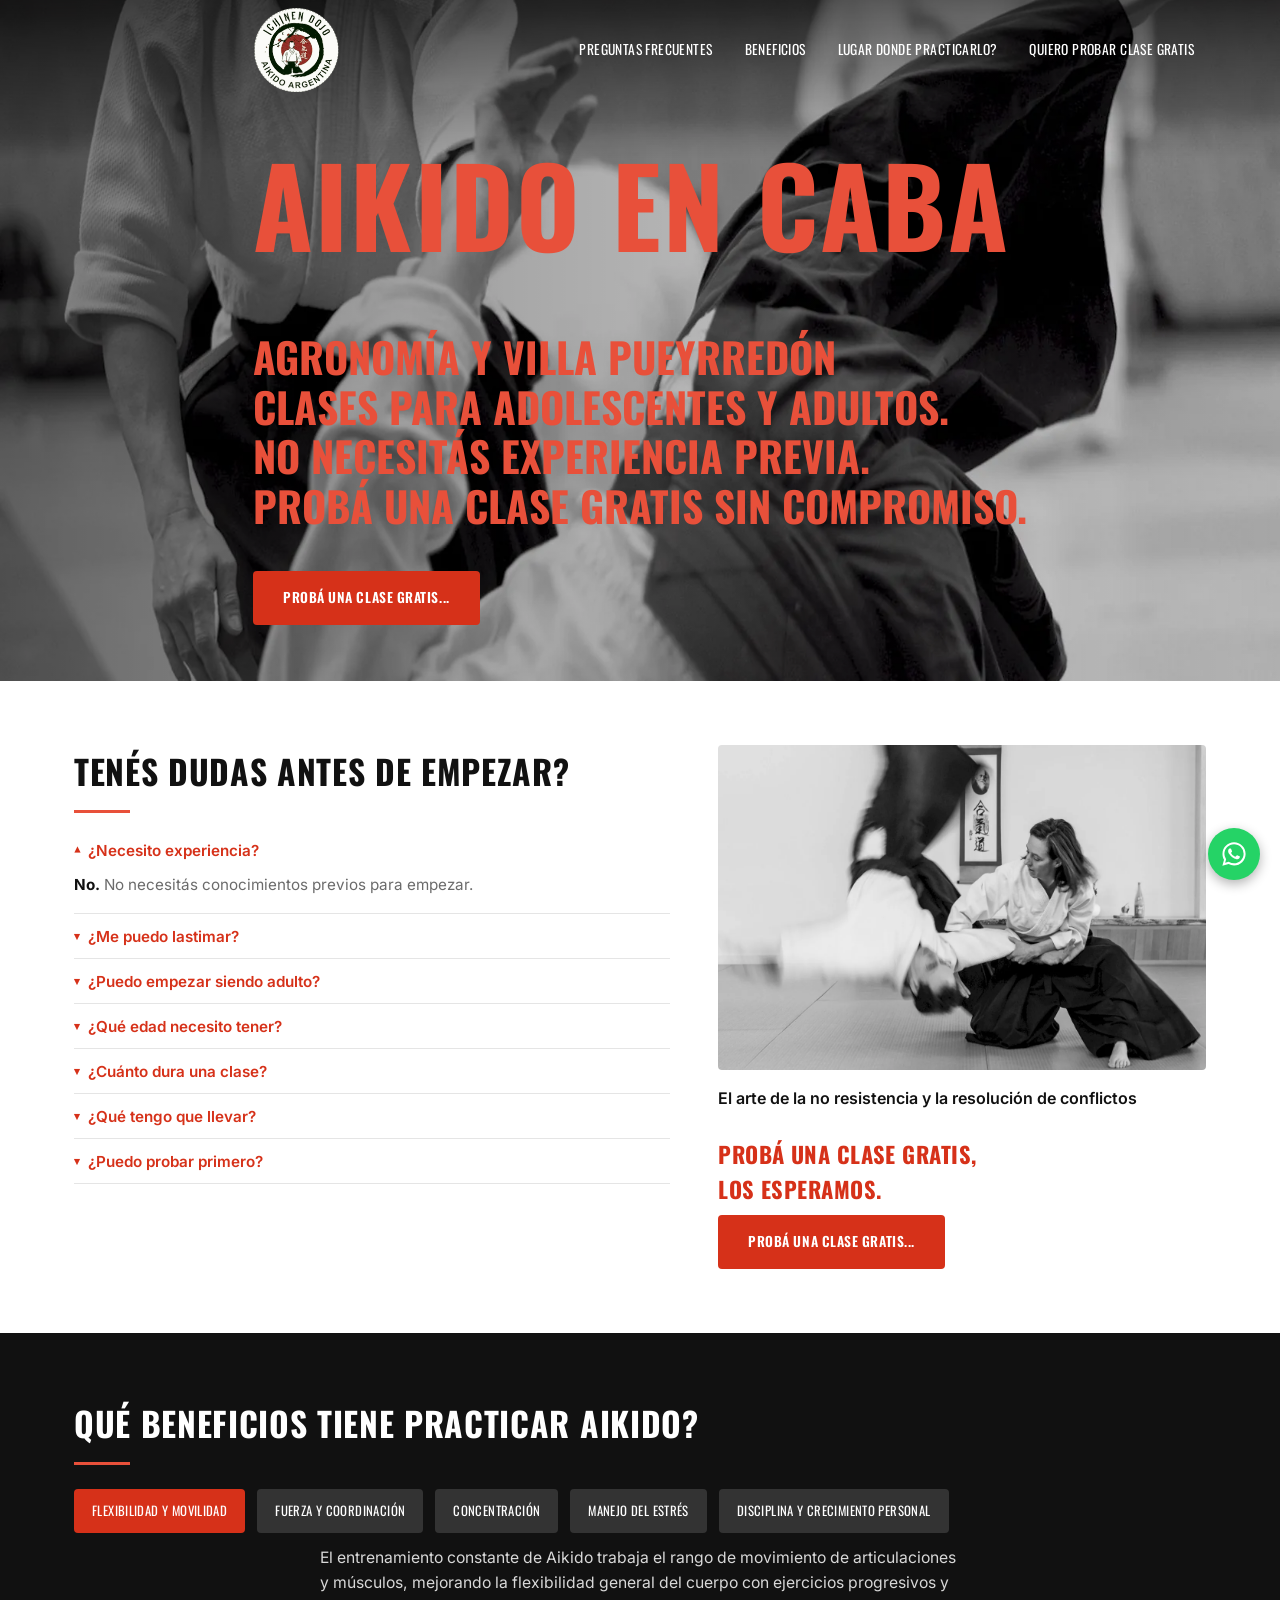
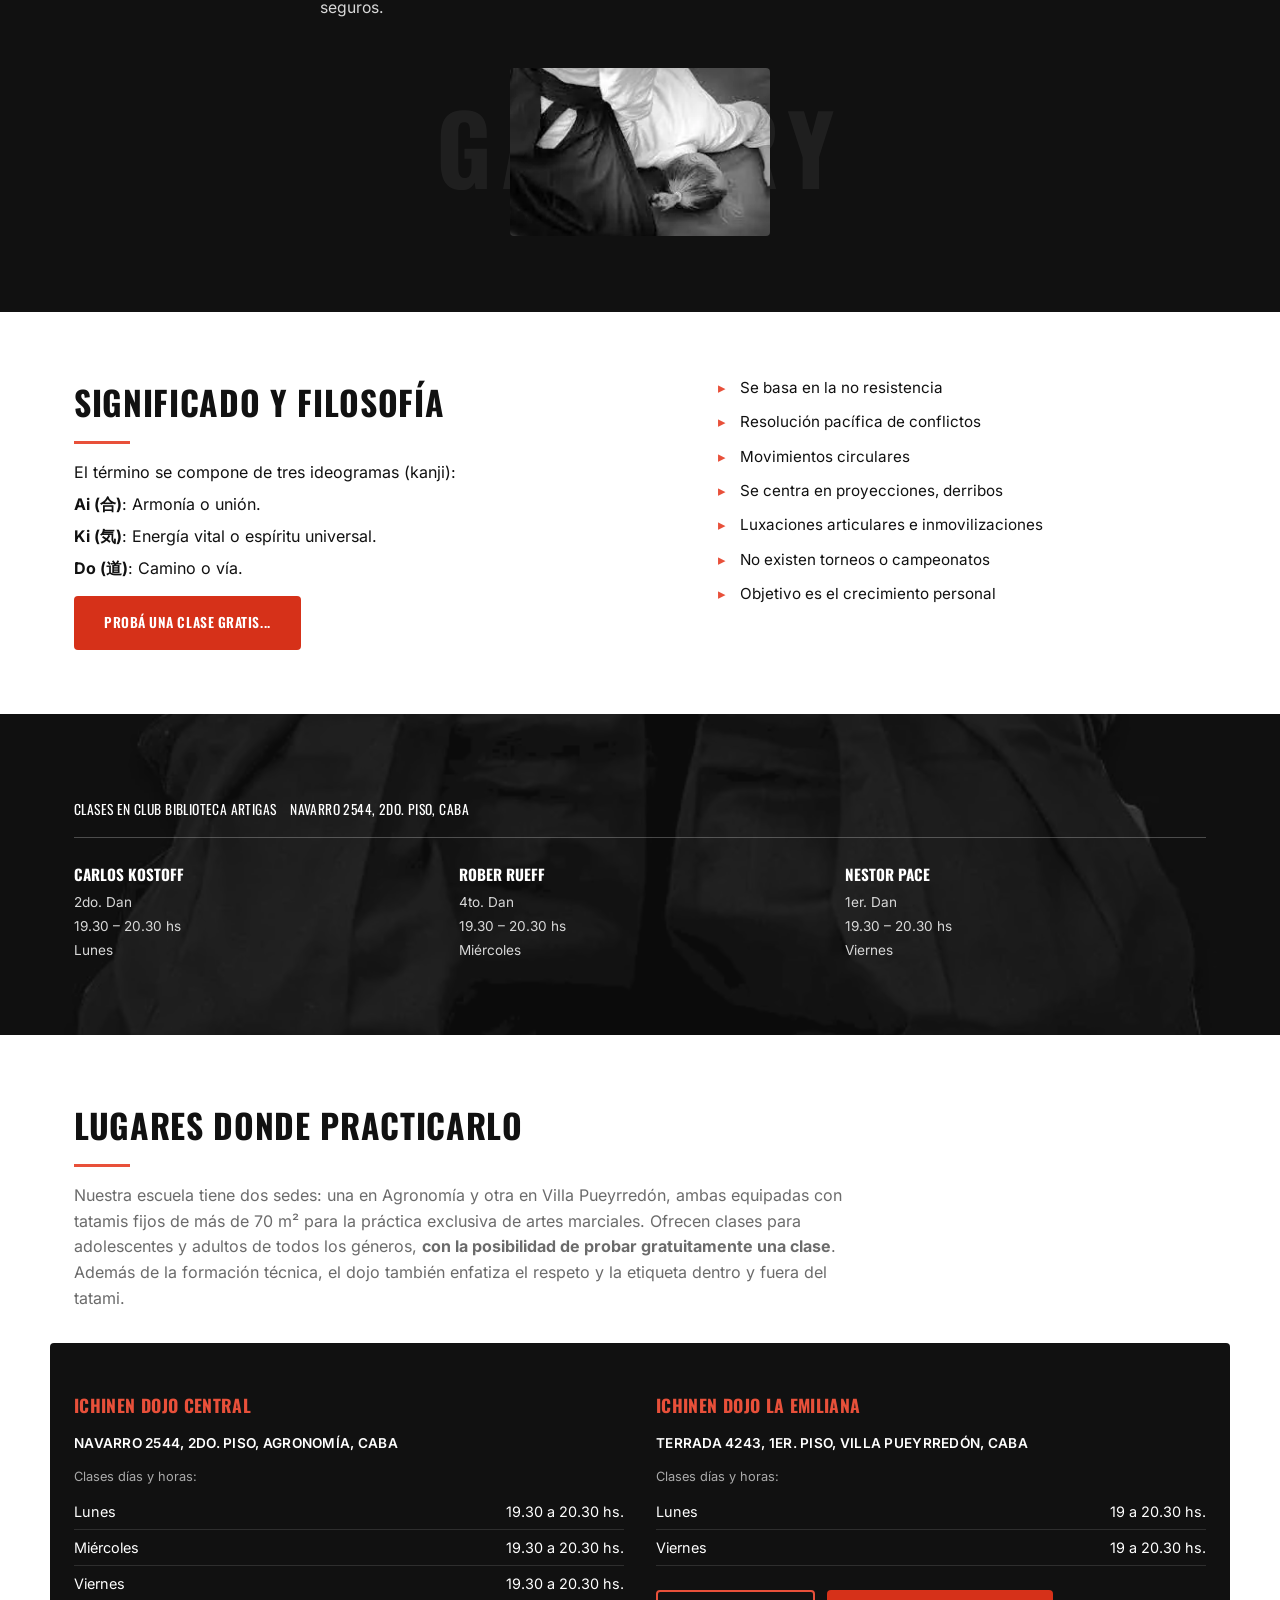
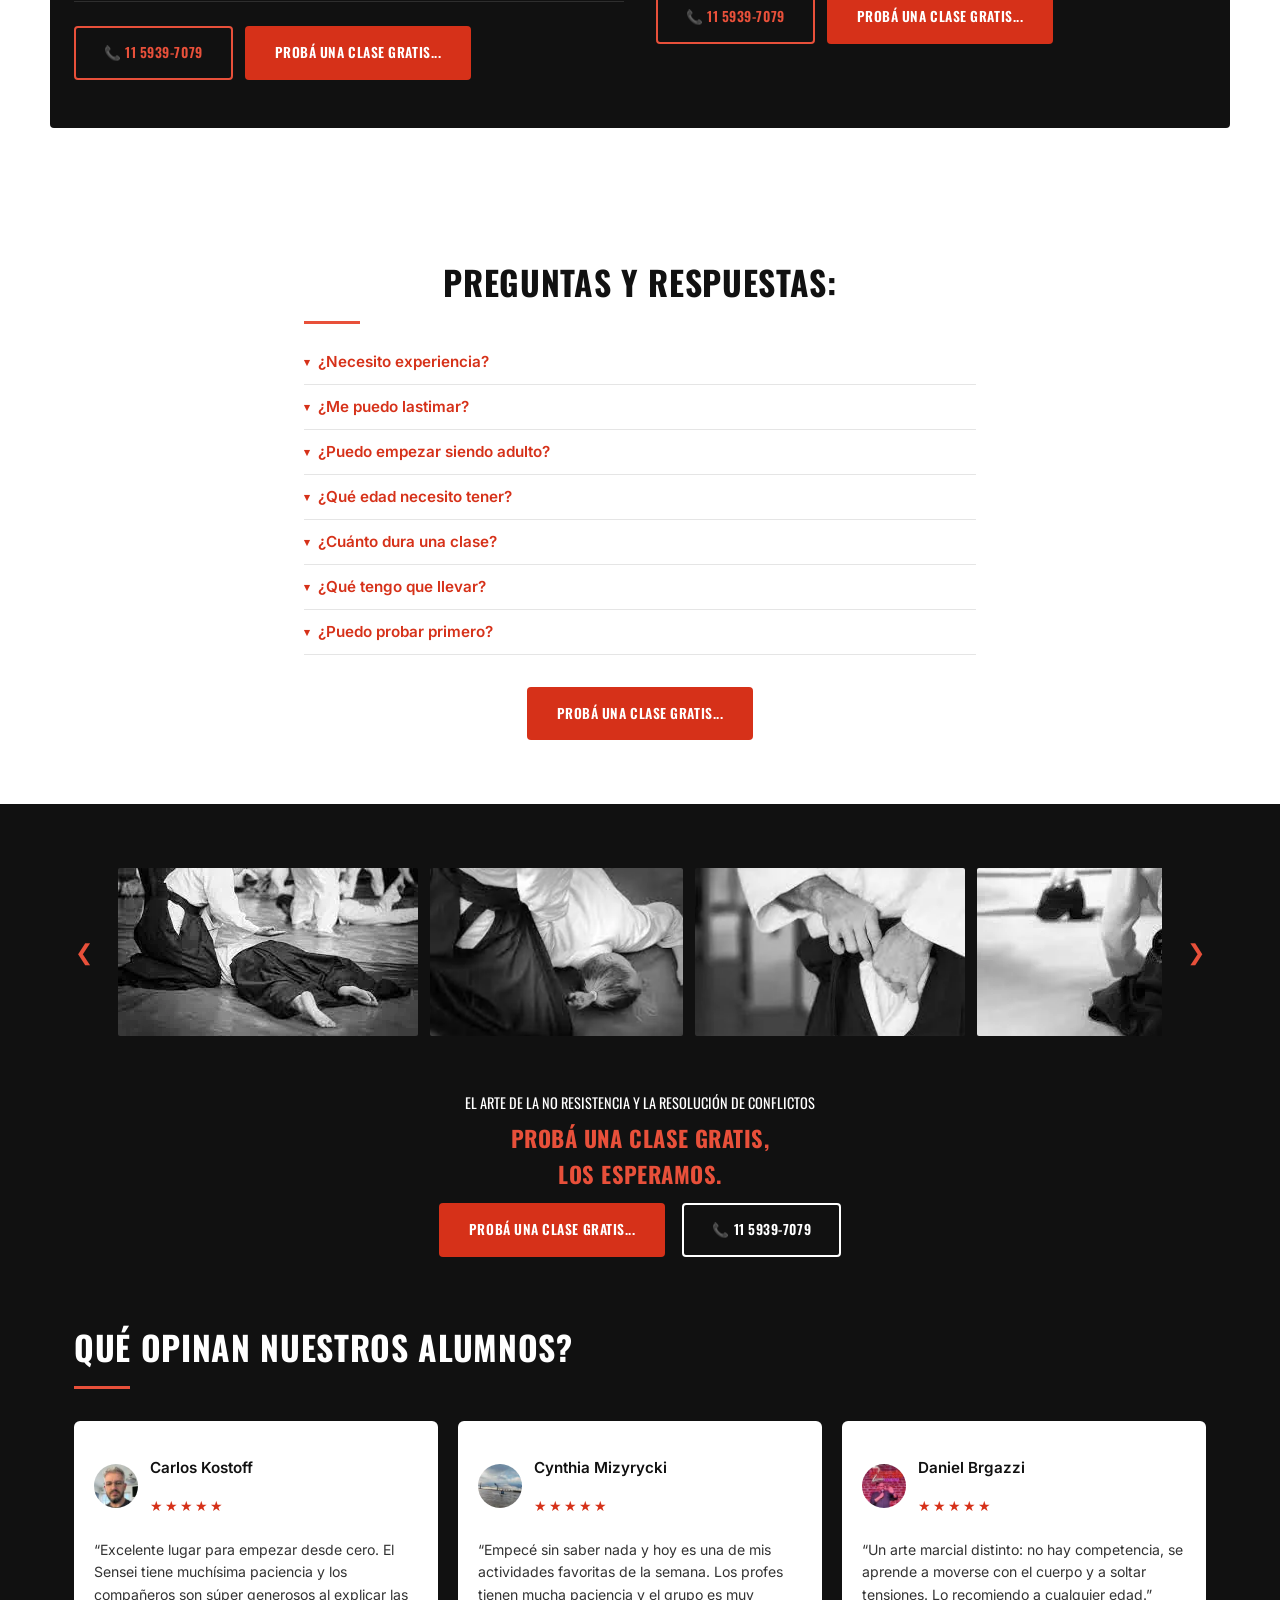
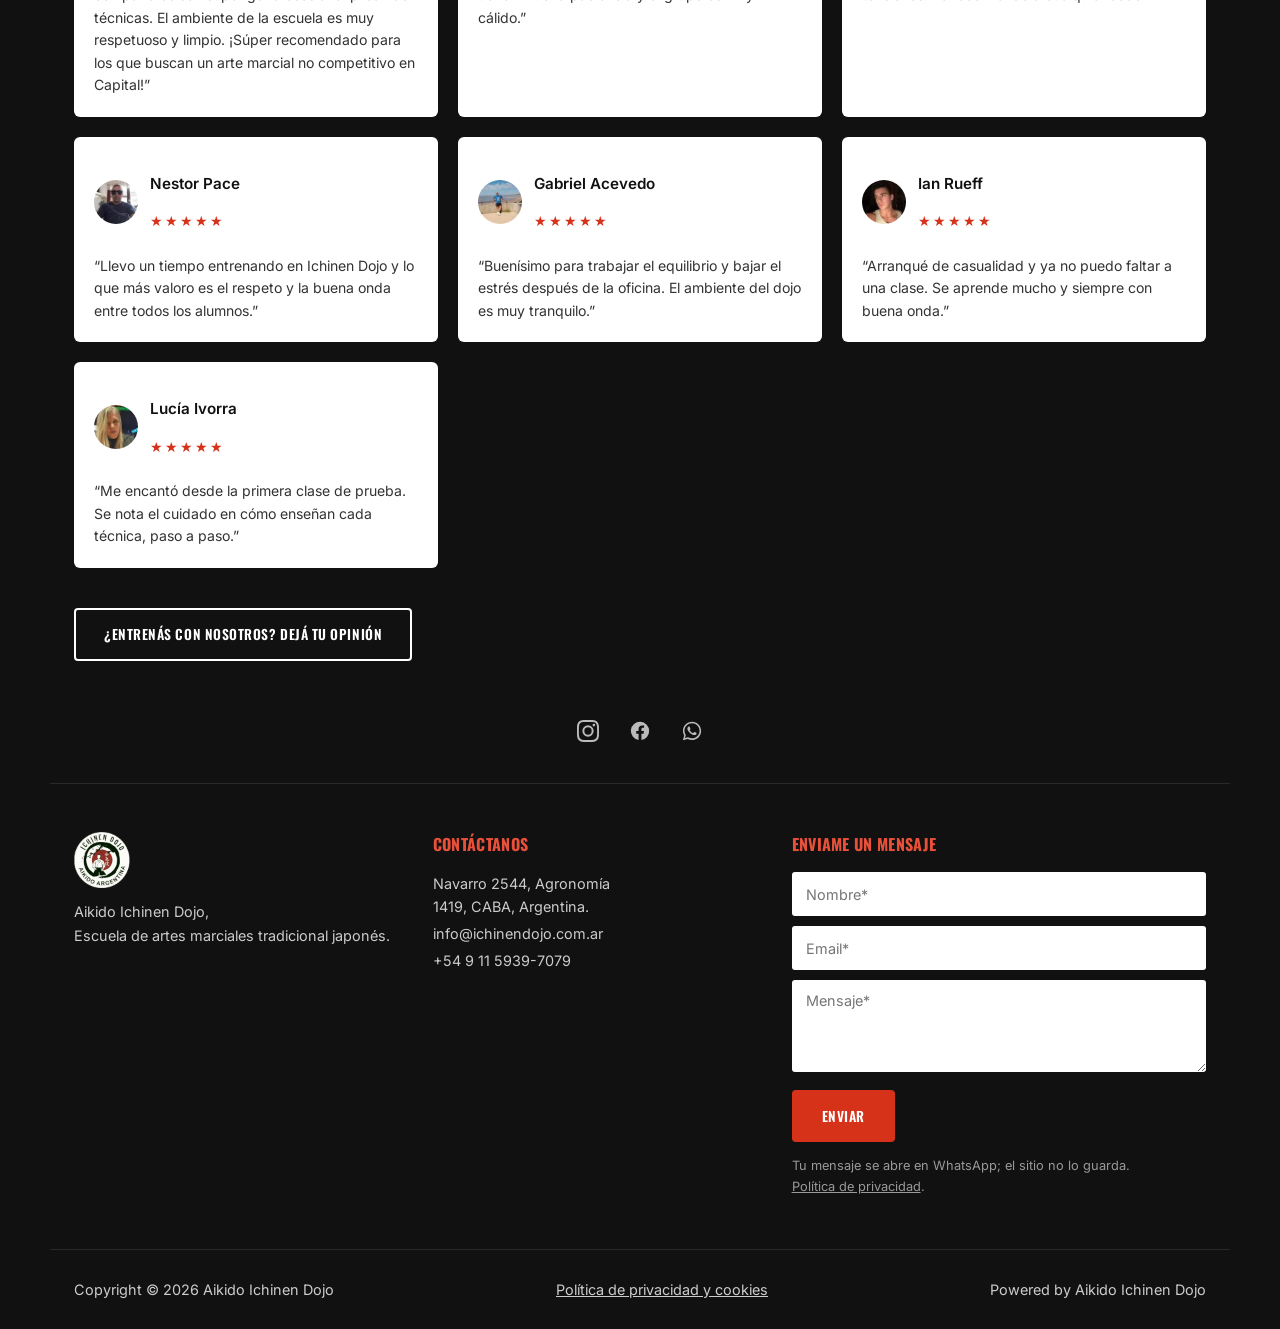
==== commit 4a4c7052: "Formulario "Dejá tu opinión" por WhatsApp y página de privacidad - Testimonios: formulario (nombre, " ====
--- a/index.html
+++ b/index.html
@@ -199,6 +199,37 @@
       <div class="container">
         <h2>Qué opinan nuestros alumnos?</h2>
         <div class="testimonios__grid" id="testimoniosGrid"></div>
+
+        <details class="opinion">
+          <summary class="btn btn--outline">¿Entrenás con nosotros? Dejá tu opinión</summary>
+          <form id="opinionForm" class="contact-form opinion__form" novalidate>
+            <label for="opNombre" class="sr-only">Nombre y apellido (obligatorio)</label>
+            <input type="text" id="opNombre" name="nombre" placeholder="Nombre y apellido*" autocomplete="name"
+              maxlength="80" aria-describedby="opNombreError" required>
+            <p class="contact-form__error" id="opNombreError" hidden></p>
+            <fieldset id="opEstrellas" class="opinion__estrellas" tabindex="-1" aria-describedby="opEstrellasError">
+              <legend>Calificación*</legend>
+              <label><input type="radio" name="estrellas" value="1"><span>1 ★</span></label>
+              <label><input type="radio" name="estrellas" value="2"><span>2 ★</span></label>
+              <label><input type="radio" name="estrellas" value="3"><span>3 ★</span></label>
+              <label><input type="radio" name="estrellas" value="4"><span>4 ★</span></label>
+              <label><input type="radio" name="estrellas" value="5"><span>5 ★</span></label>
+            </fieldset>
+            <p class="contact-form__error" id="opEstrellasError" hidden></p>
+            <label for="opTexto" class="sr-only">Tu opinión (obligatorio)</label>
+            <textarea id="opTexto" name="texto" placeholder="Tu opinión*" rows="4" maxlength="500"
+              aria-describedby="opTextoError" required></textarea>
+            <p class="contact-form__error" id="opTextoError" hidden></p>
+            <label class="opinion__consentimiento">
+              <input type="checkbox" id="opConsentimiento" aria-describedby="opConsentimientoError" required>
+              Autorizo a Ichinen Dojo a publicar en su sitio mi nombre, mi opinión y, si la mando, mi foto.
+            </label>
+            <p class="contact-form__error" id="opConsentimientoError" hidden></p>
+            <button type="submit" class="btn btn--accent">Enviar por WhatsApp</button>
+            <p class="contact-form__nota">Tu opinión se abre en WhatsApp. Si querés que aparezca tu foto, mandala en
+              ese mismo chat. La revisamos antes de publicarla. <a href="privacidad.html">Política de privacidad</a>.</p>
+          </form>
+        </details>
       </div>
     </section>
 
@@ -259,12 +290,15 @@
             aria-describedby="cfMensajeError" required></textarea>
           <p class="contact-form__error" id="cfMensajeError" hidden></p>
           <button type="submit" class="btn btn--accent">Enviar</button>
+          <p class="contact-form__nota">Tu mensaje se abre en WhatsApp; el sitio no lo guarda.
+            <a href="privacidad.html">Política de privacidad</a>.</p>
         </form>
       </div>
     </div>
 
     <div class="container footer-bottom">
       <p>Copyright © 2026 Aikido Ichinen Dojo</p>
+      <p><a href="privacidad.html">Política de privacidad y cookies</a></p>
       <p>Powered by Aikido Ichinen Dojo</p>
     </div>
   </footer>
--- a/css/style.css
+++ b/css/style.css
@@ -617,6 +617,27 @@
 .testimonio__estrellas { color: var(--color-accent-strong); font-size: 0.85rem; letter-spacing: 2px; }
 .testimonio__texto { font-size: 0.88rem; color: #333; margin: 0; }
 
+/* Formulario "Dejá tu opinión" (se envía por WhatsApp; se publica a mano en js/data.js) */
+.opinion { margin-top: 32px; }
+.opinion summary { list-style: none; cursor: pointer; }
+.opinion summary::-webkit-details-marker { display: none; }
+.opinion__form { max-width: 560px; margin-top: 20px; }
+.opinion__estrellas { border: none; padding: 0; margin: 0; display: flex; flex-wrap: wrap; gap: 8px; }
+.opinion__estrellas legend { margin-bottom: 6px; font-size: 0.9rem; }
+.opinion__estrellas label { cursor: pointer; position: relative; }
+.contact-form .opinion__estrellas input { position: absolute; opacity: 0; width: 1px; height: 1px; min-height: 0; padding: 0; margin: 0; }
+.opinion__estrellas span {
+  display: inline-flex; align-items: center; min-height: 44px; padding: 0 14px;
+  border: 1px solid rgba(255,255,255,0.4); border-radius: 3px;
+}
+.opinion__estrellas input:checked + span { background: var(--color-accent-strong); border-color: var(--color-accent-strong); }
+.opinion__estrellas input:focus-visible + span { outline: 2px solid var(--color-white); outline-offset: 2px; }
+.contact-form .opinion__consentimiento { display: flex; gap: 10px; align-items: flex-start; font-size: 0.85rem; }
+.contact-form .opinion__consentimiento input { width: 20px; min-height: 20px; flex: none; margin-top: 2px; }
+.testimonios .contact-form__error { margin: -4px 0 0; color: #ff8a78; font-size: 0.85rem; }
+.testimonios .contact-form__nota { font-size: 0.8rem; color: #999; }
+.testimonios .contact-form__nota a { text-decoration: underline; }
+
 /* ---------- Footer ---------- */
 .site-footer { background: var(--color-black); color: var(--color-white); padding-top: 48px; }
 .social-row {
@@ -688,6 +709,22 @@
   font-size: 0.8rem;
   color: #999;
 }
+.footer-bottom a,
+.site-footer .contact-form__nota a { text-decoration: underline; }
+.site-footer .contact-form__nota { font-size: 0.8rem; color: #999; }
+
+/* ---------- Página de privacidad ---------- */
+.legal-header { background: var(--color-black); padding: 12px 0; }
+.legal-header .brand { display: inline-block; margin-left: 0; }
+.legal-header .brand__logo { height: 56px; }
+.legal { max-width: 760px; padding-top: 40px; padding-bottom: 64px; }
+.legal h1 { font-size: clamp(1.8rem, 4vw, 2.6rem); }
+.legal h2 { font-size: 1.25rem; margin-top: 2.2rem; }
+.legal ul { list-style: disc; padding-left: 1.4rem; }
+.legal li { margin-bottom: 6px; }
+.legal a { color: var(--color-accent-strong); text-decoration: underline; }
+.legal__fecha { color: var(--color-gray); font-size: 0.9rem; }
+.legal__volver { margin-top: 2.5rem; }
 
 /* ---------- WhatsApp float ---------- */
 .whatsapp-float {
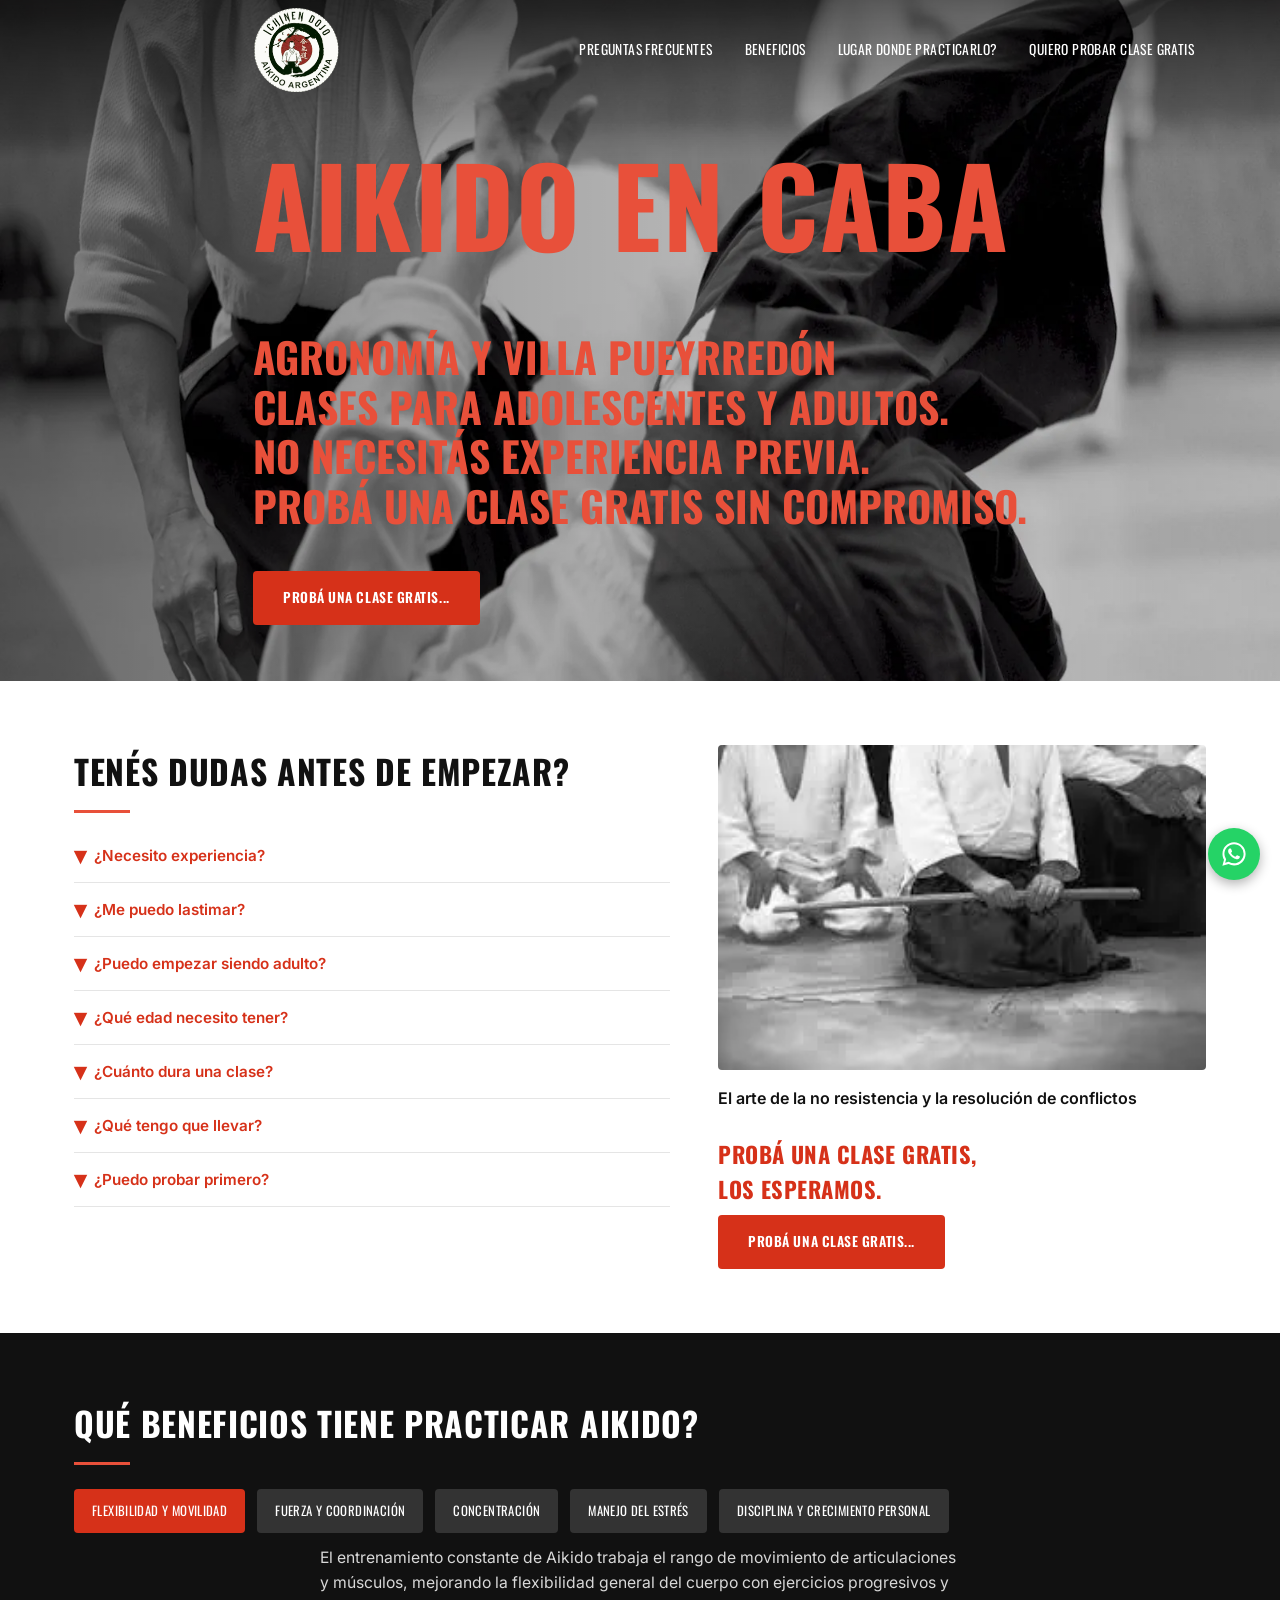
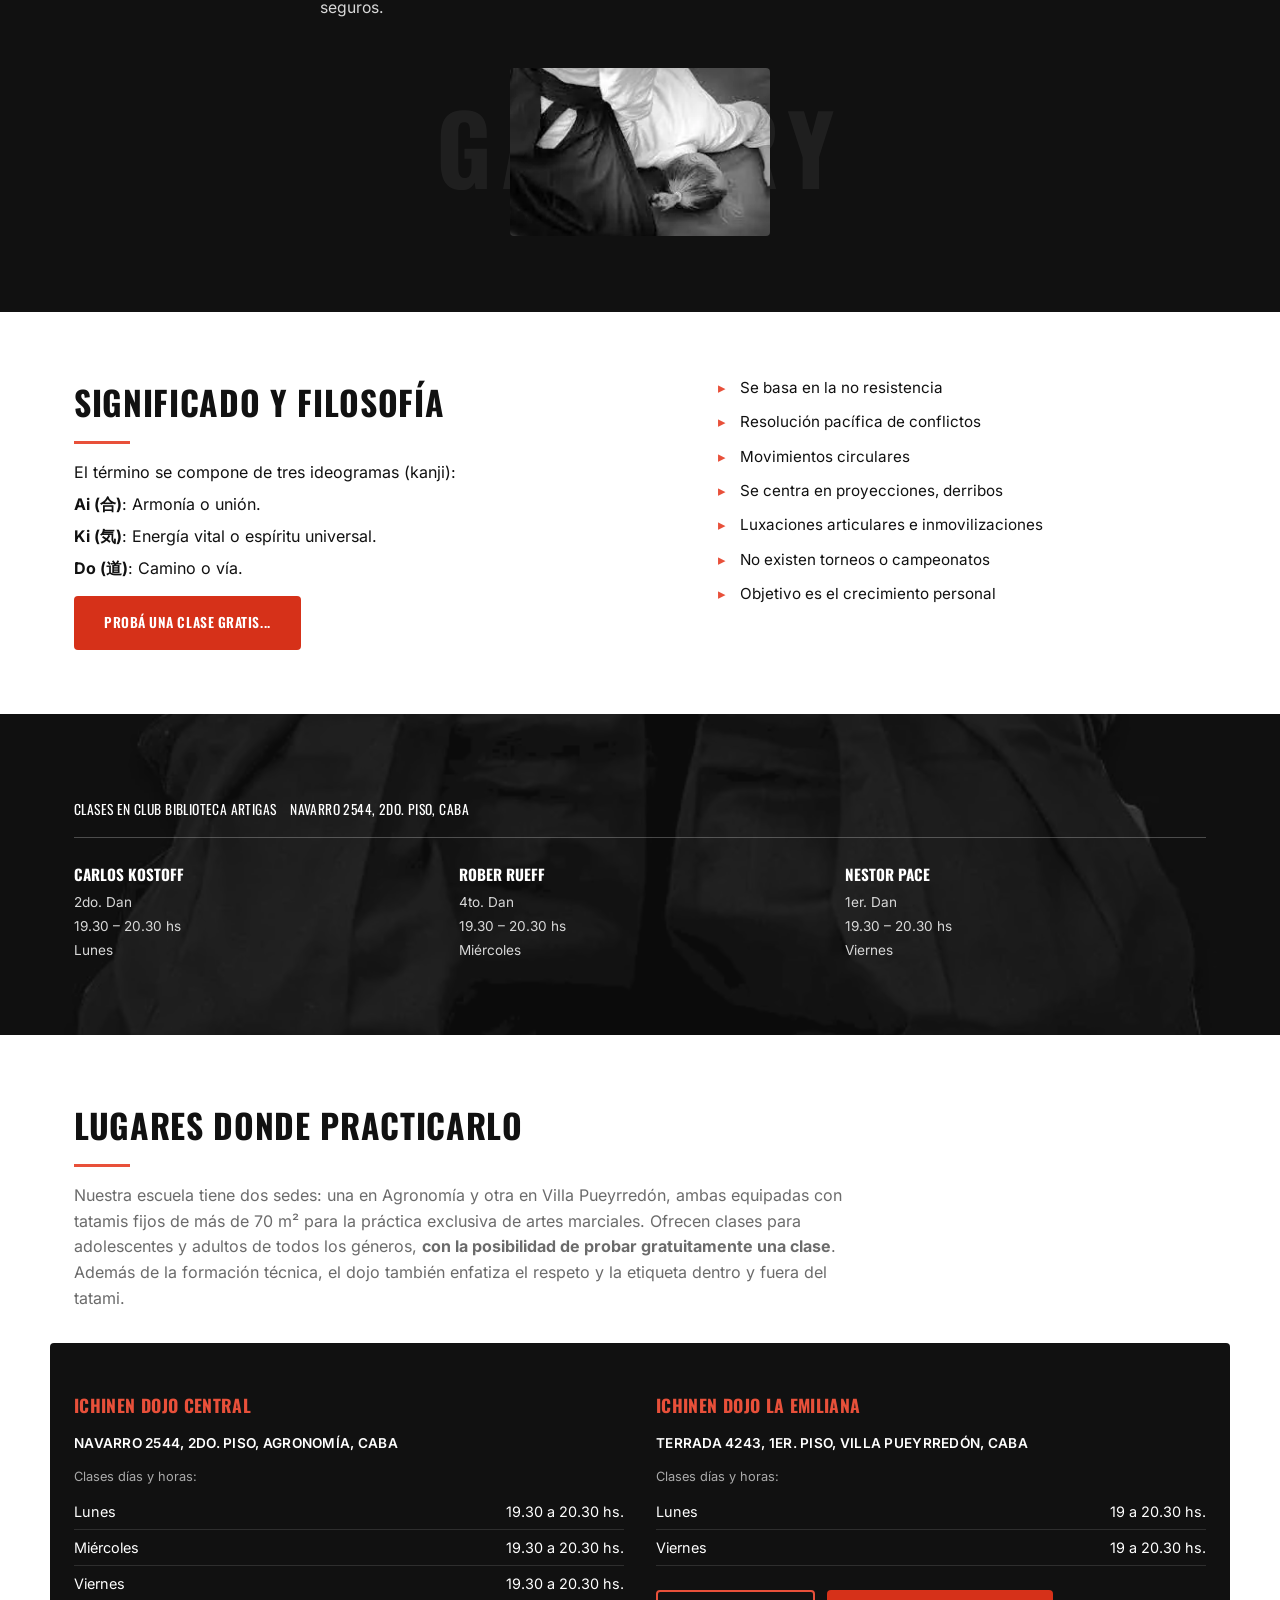
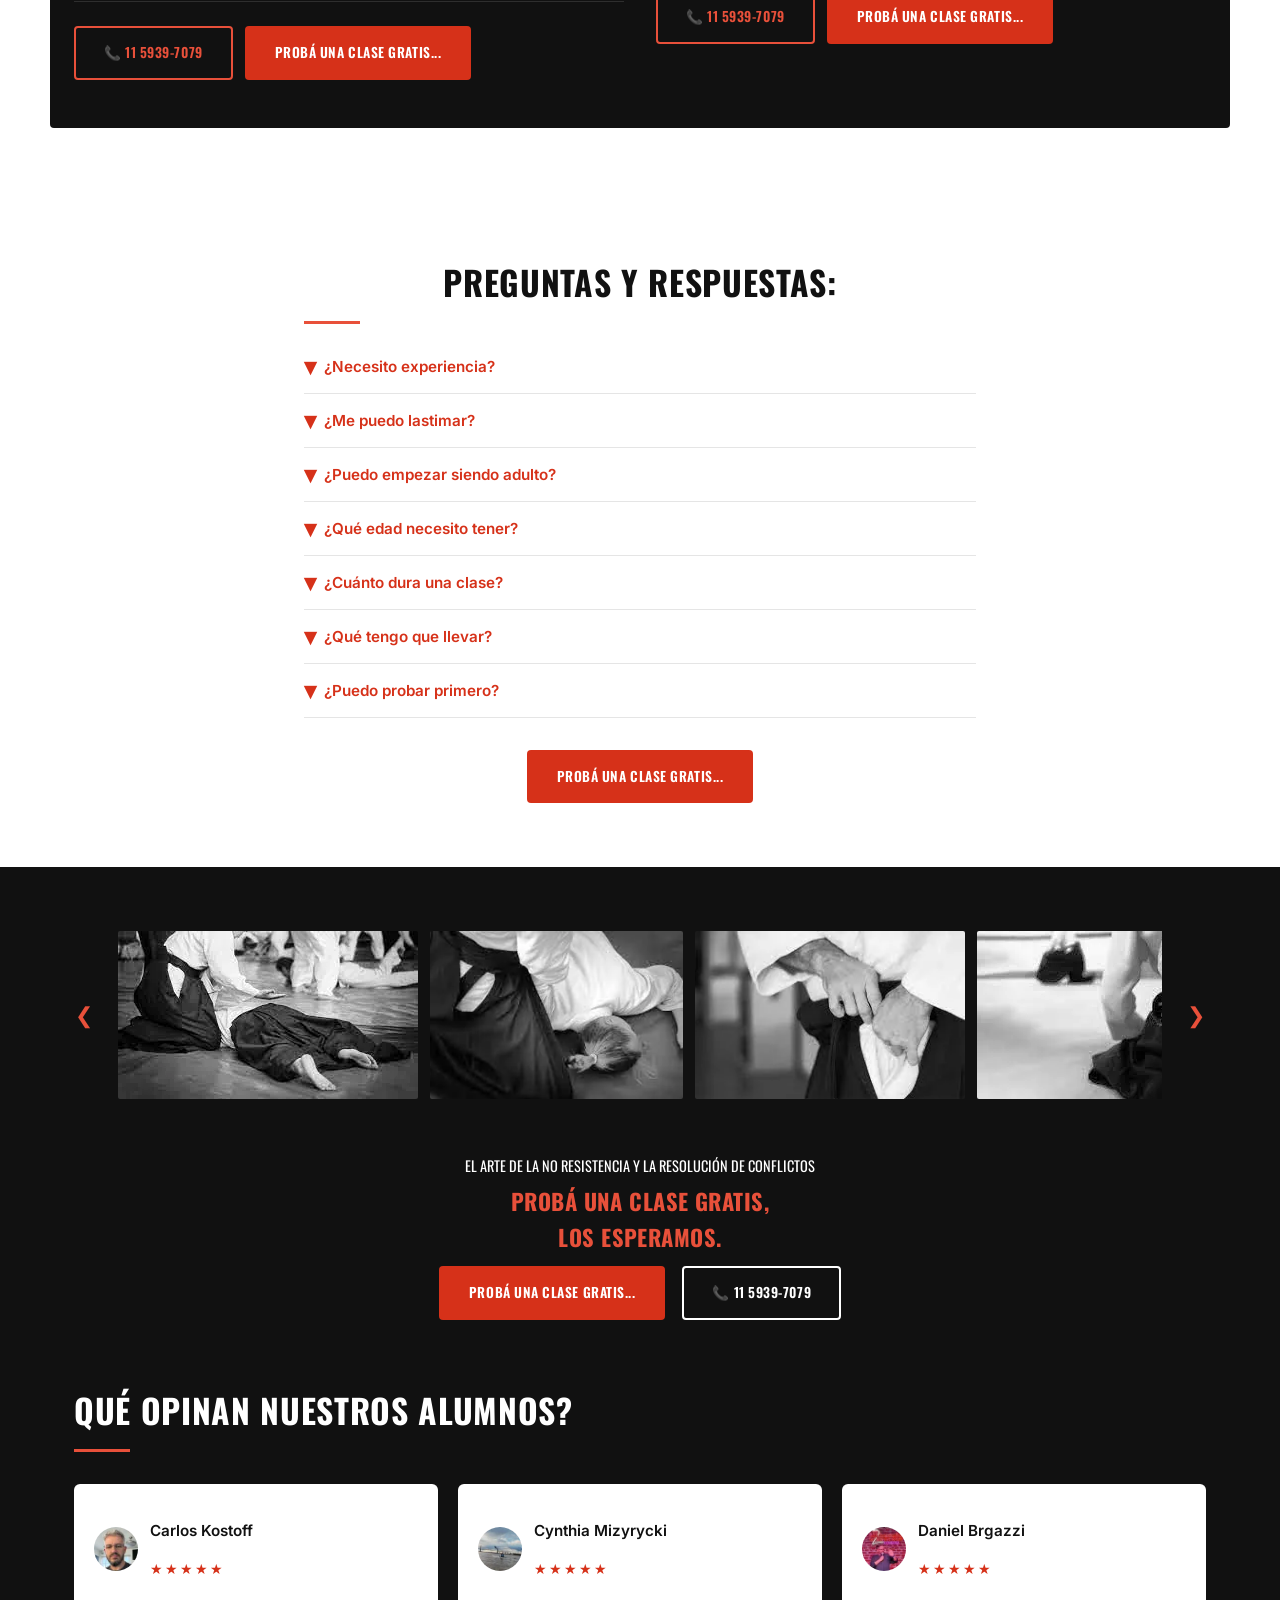
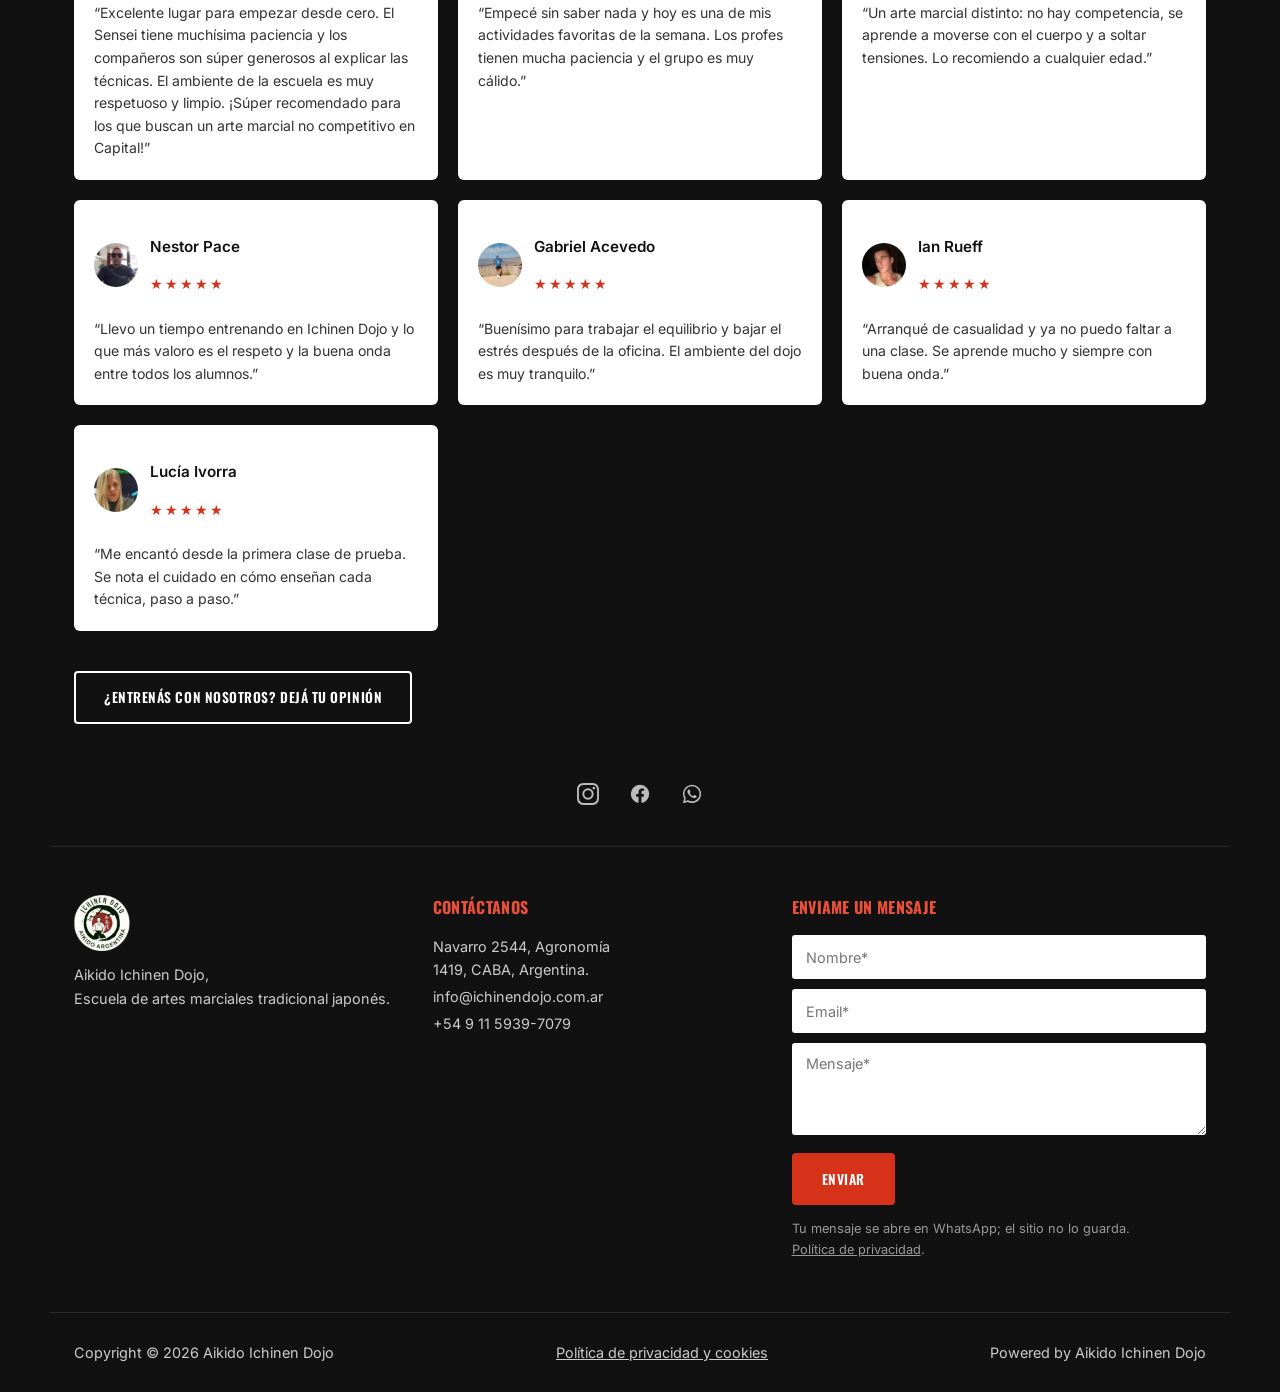
==== commit 494f3012: "Ajustes de CTAs y FAQ: links de WhatsApp, globos al pasar el mouse, FAQ cerrada e imagen nueva - CTA" ====
--- a/index.html
+++ b/index.html
@@ -59,8 +59,8 @@
         <a href="#faq-resumen">Preguntas Frecuentes</a>
         <a href="#beneficios">Beneficios</a>
         <a href="#lugares">Lugar donde practicarlo?</a>
-        <a href="#" class="site-nav__cta js-cta-whatsapp"
-          data-mensaje="Hola! Quiero probar una clase gratis de Aikido 🥋">Quiero probar clase gratis<span
+        <a href="https://api.whatsapp.com/send/?phone=5491159397079&amp;text=Hola%21+Quer%C3%ADa+consultar+por+las+clases+de+Aikido.&amp;type=phone_number&amp;app_absent=0"
+          class="site-nav__cta" target="_blank" rel="noopener noreferrer">Quiero probar clase gratis<span
             class="site-nav__hint">Te respondemos por WhatsApp y coordinamos tu primera clase.</span></a>
       </nav>
     </div>
@@ -93,7 +93,7 @@
           <div class="accordion" id="faqAccordionResumen"></div>
         </div>
         <div class="faq-intro__media">
-          <img src="assets/img/hero-bg.webp" width="1280" height="850" loading="lazy"
+          <img src="assets/img/faq-intro.webp" width="275" height="183" loading="lazy"
             alt="Práctica de Aikido en el dojo: una proyección frente al pergamino de Aikido">
           <p class="faq-intro__caption">El arte de la no resistencia y la resolución de conflictos</p>
           <h3 class="cta-heading">Probá una clase gratis,<br>los esperamos.</h3>
@@ -303,7 +303,7 @@
     </div>
   </footer>
 
-  <a href="https://api.whatsapp.com/send/?phone=5491159397079&amp;text=Hola%21+Quer%C3%ADa+consultar+por+las+clases+de+Aikido.&amp;type=phone_number&amp;app_absent=0"
+  <a href="https://api.whatsapp.com/send/?phone=5491159397079&amp;text=Hola%21+Vi+el+anuncio+y+quiero+mi+clase+de+prueba+gratis+desde+Whatsapp&amp;type=phone_number&amp;app_absent=0"
     class="whatsapp-float" target="_blank" rel="noopener noreferrer"
     aria-label="Escribinos por WhatsApp (se abre en una pestaña nueva)">
     <svg viewBox="0 0 24 24" fill="currentColor">
--- a/css/style.css
+++ b/css/style.css
@@ -199,7 +199,7 @@
    y de los botones "Probá una clase gratis..." (ahí como ::after, así el texto está en un solo lugar) */
 .site-nav__cta { position: relative; }
 .site-nav__hint,
-.btn--accent.js-cta-whatsapp::after {
+a.btn--accent::after {
   position: absolute;
   top: calc(100% + 12px);
   width: 250px;
@@ -223,15 +223,15 @@
   pointer-events: none;
 }
 .site-nav__hint { right: 0; transform: translateY(-4px); }
-.btn--accent.js-cta-whatsapp { position: relative; }
-.btn--accent.js-cta-whatsapp:hover,
-.btn--accent.js-cta-whatsapp:focus-visible { z-index: 10; }  /* el globo queda por encima de lo que sigue */
-.btn--accent.js-cta-whatsapp::after {
-  content: "Te respondemos por WhatsApp y coordinamos tu primera clase.";
+a.btn--accent { position: relative; }
+a.btn--accent:hover,
+a.btn--accent:focus-visible { z-index: 10; }  /* el globo queda por encima de lo que sigue */
+a.btn--accent::after {
+  content: "Clase lunes, miércoles y viernes: 19.30 hs.";
   left: 50%;
   transform: translate(-50%, -4px);
 }
-.btn--accent.js-cta-whatsapp::before {   /* flechita del globo */
+a.btn--accent::before {   /* flechita del globo */
   content: "";
   position: absolute;
   top: calc(100% + 6px);
@@ -246,13 +246,13 @@
   transition: opacity .2s ease, visibility .2s;
 }
 @media (hover: hover) {
-  .btn--accent.js-cta-whatsapp:hover::after,
-  .btn--accent.js-cta-whatsapp:hover::before { opacity: 1; visibility: visible; }
-  .btn--accent.js-cta-whatsapp:hover::after { transform: translate(-50%, 0); }
-}
-.btn--accent.js-cta-whatsapp:focus-visible::after,
-.btn--accent.js-cta-whatsapp:focus-visible::before { opacity: 1; visibility: visible; }
-.btn--accent.js-cta-whatsapp:focus-visible::after { transform: translate(-50%, 0); }
+  a.btn--accent:hover::after,
+  a.btn--accent:hover::before { opacity: 1; visibility: visible; }
+  a.btn--accent:hover::after { transform: translate(-50%, 0); }
+}
+a.btn--accent:focus-visible::after,
+a.btn--accent:focus-visible::before { opacity: 1; visibility: visible; }
+a.btn--accent:focus-visible::after { transform: translate(-50%, 0); }
 .site-nav__hint::before {   /* flechita apuntando al link */
   content: "";
   position: absolute;
@@ -271,8 +271,8 @@
 @media (prefers-reduced-motion: reduce) {
   .site-nav a { transition: none; }
   .site-nav__hint,
-  .btn--accent.js-cta-whatsapp::after,
-  .btn--accent.js-cta-whatsapp::before { transition: none; }
+  a.btn--accent::after,
+  a.btn--accent::before { transition: none; }
   .site-nav a:hover,
   .site-nav a:focus-visible { transform: none; }
 }
@@ -379,7 +379,7 @@
   content: "▾";
   display: inline-block;
   transition: transform .15s ease;
-  font-size: 0.75em;
+  font-size: 1.57em;
 }
 .accordion__trigger[aria-expanded="true"]::before { transform: rotate(180deg); }
 .accordion__panel {
@@ -751,7 +751,30 @@
 }
 .whatsapp-float:hover svg,
 .whatsapp-float:focus-visible svg { transform: rotate(-12deg); }
+.whatsapp-float::after {   /* leyenda a la izquierda del botón */
+  content: "Vi el anuncio y quiero mi clase gratis desde wp.";
+  position: absolute;
+  right: calc(100% + 12px);
+  top: 50%;
+  transform: translateY(-50%);
+  width: 220px;
+  padding: 10px 12px;
+  border-radius: 4px;
+  background: var(--color-white);
+  color: var(--color-black);
+  font-family: var(--font-body);
+  font-size: 0.8rem;
+  line-height: 1.4;
+  box-shadow: 0 6px 18px rgba(0,0,0,0.3);
+  opacity: 0;
+  visibility: hidden;
+  transition: opacity .2s ease, visibility .2s;
+  pointer-events: none;
+}
+.whatsapp-float:hover::after,
+.whatsapp-float:focus-visible::after { opacity: 1; visibility: visible; }
 @media (prefers-reduced-motion: reduce) {
+  .whatsapp-float::after { transition: none; }
   .whatsapp-float,
   .whatsapp-float svg { transition: none; }
   .whatsapp-float:hover,
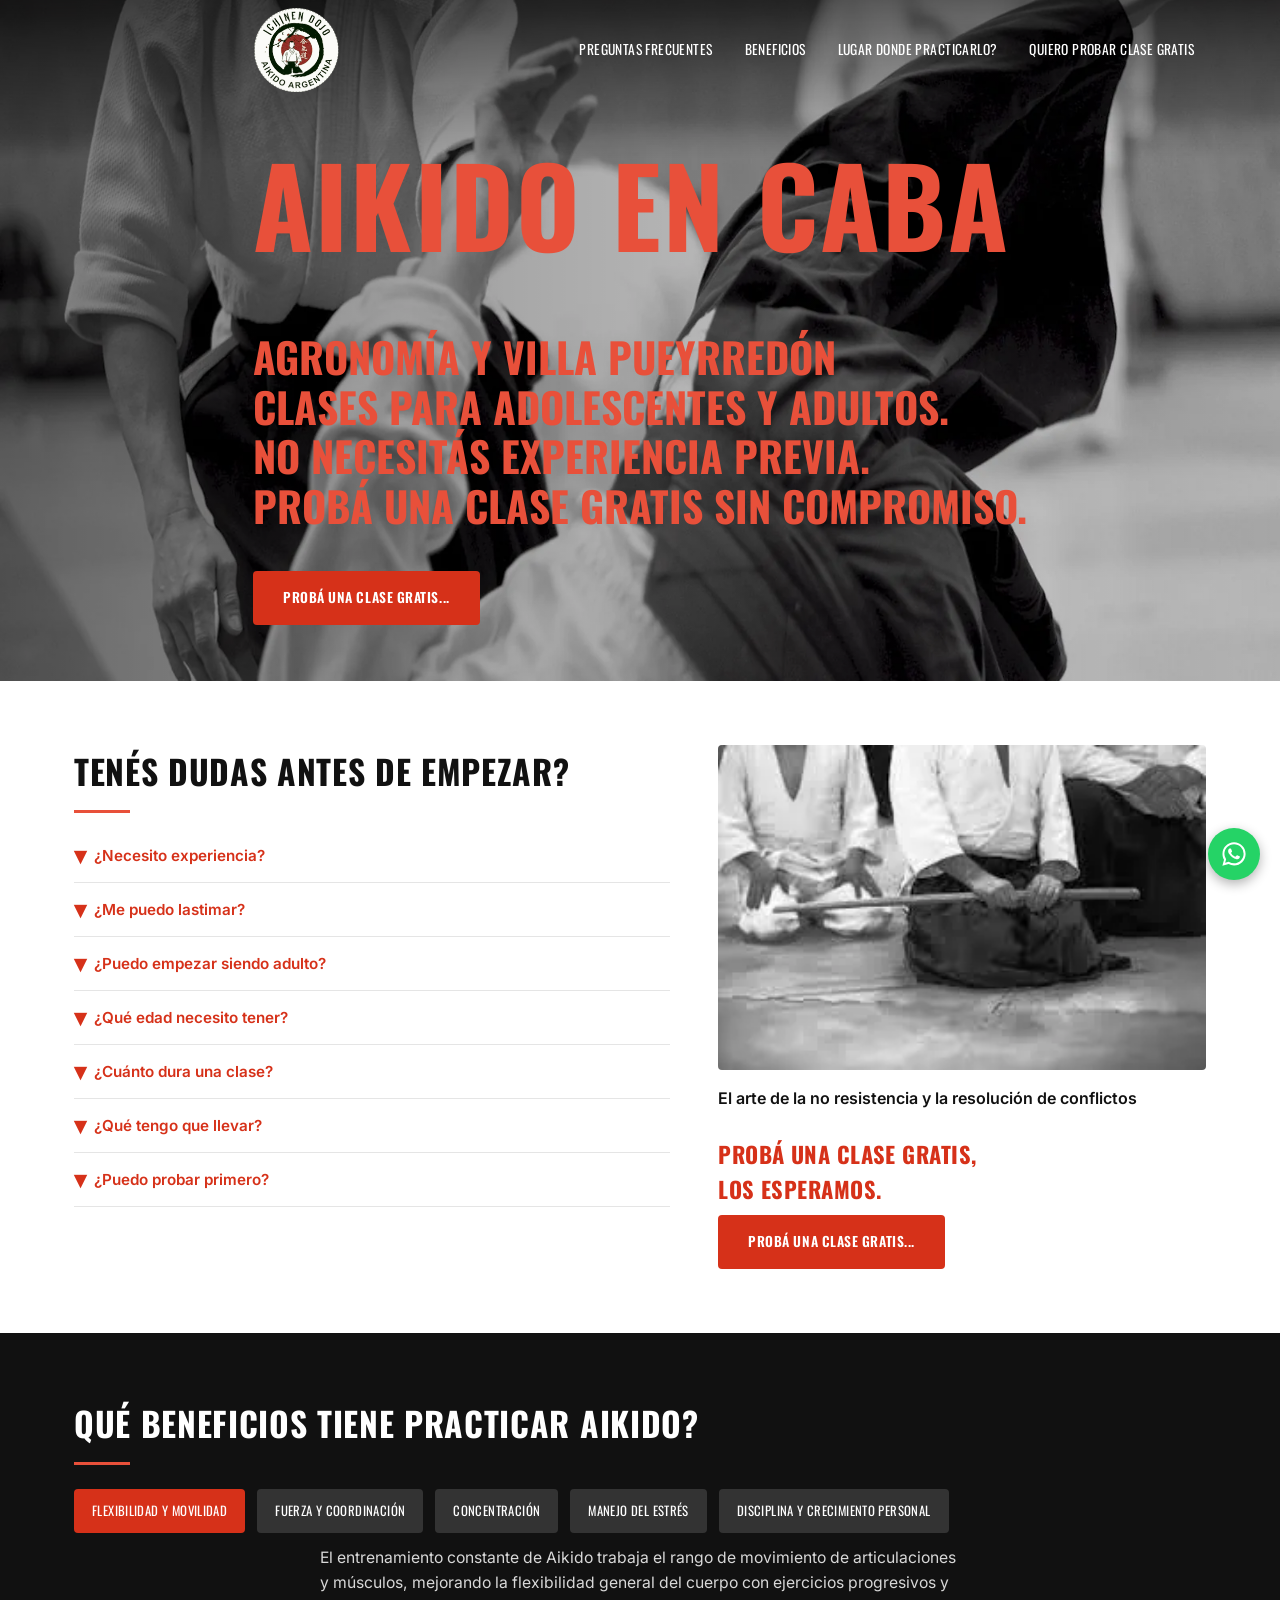
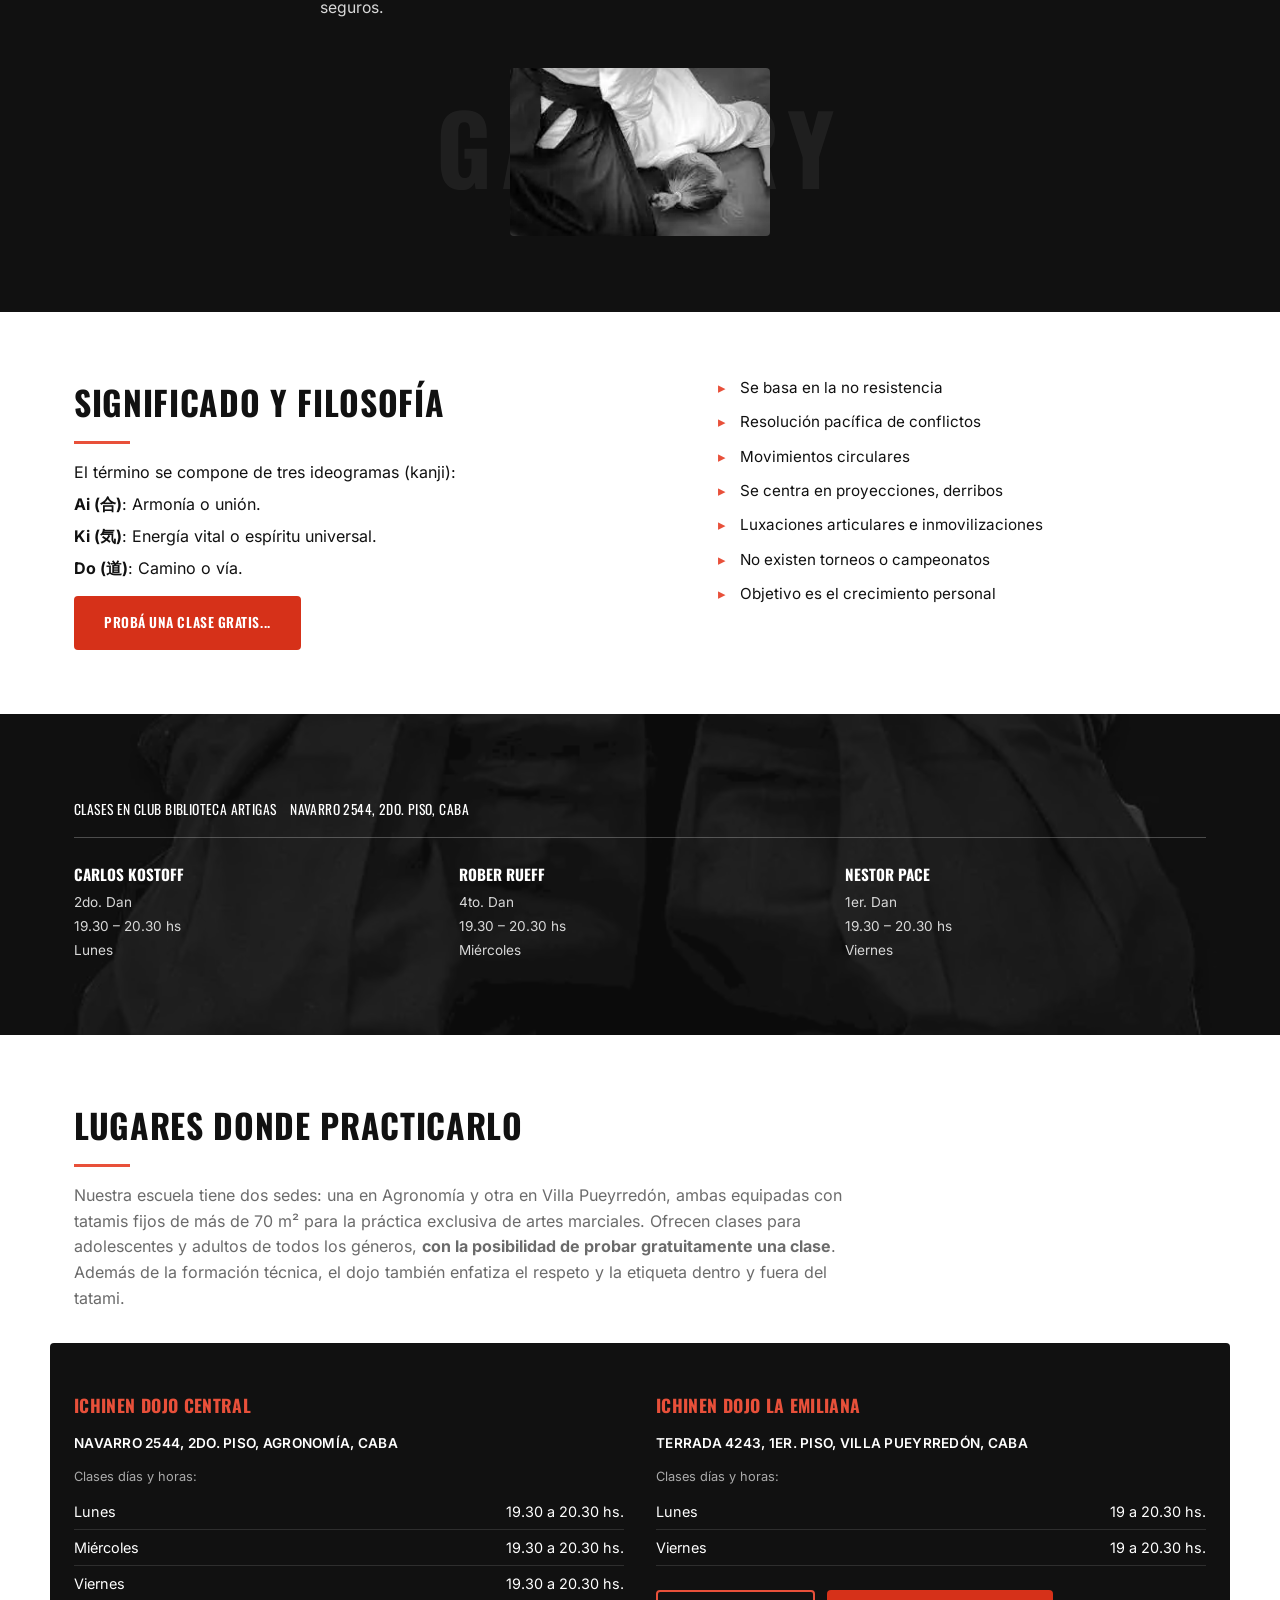
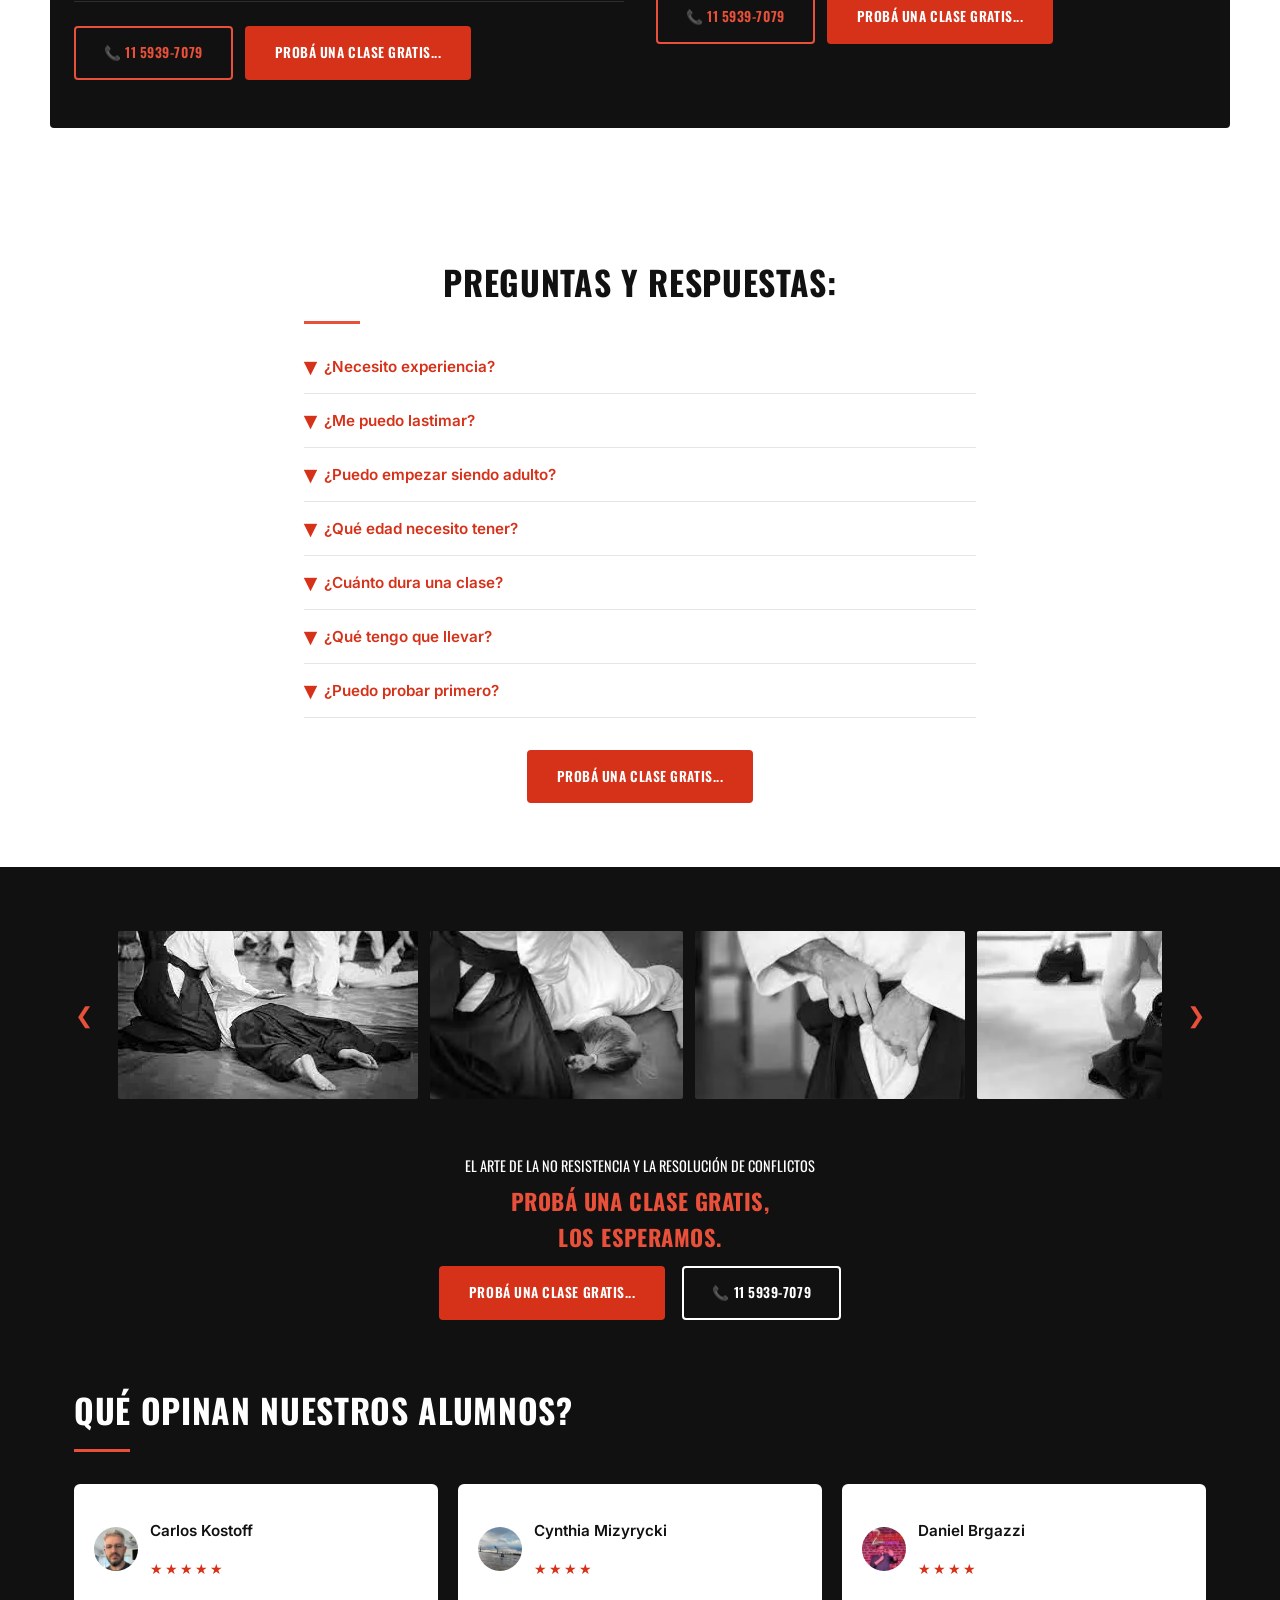
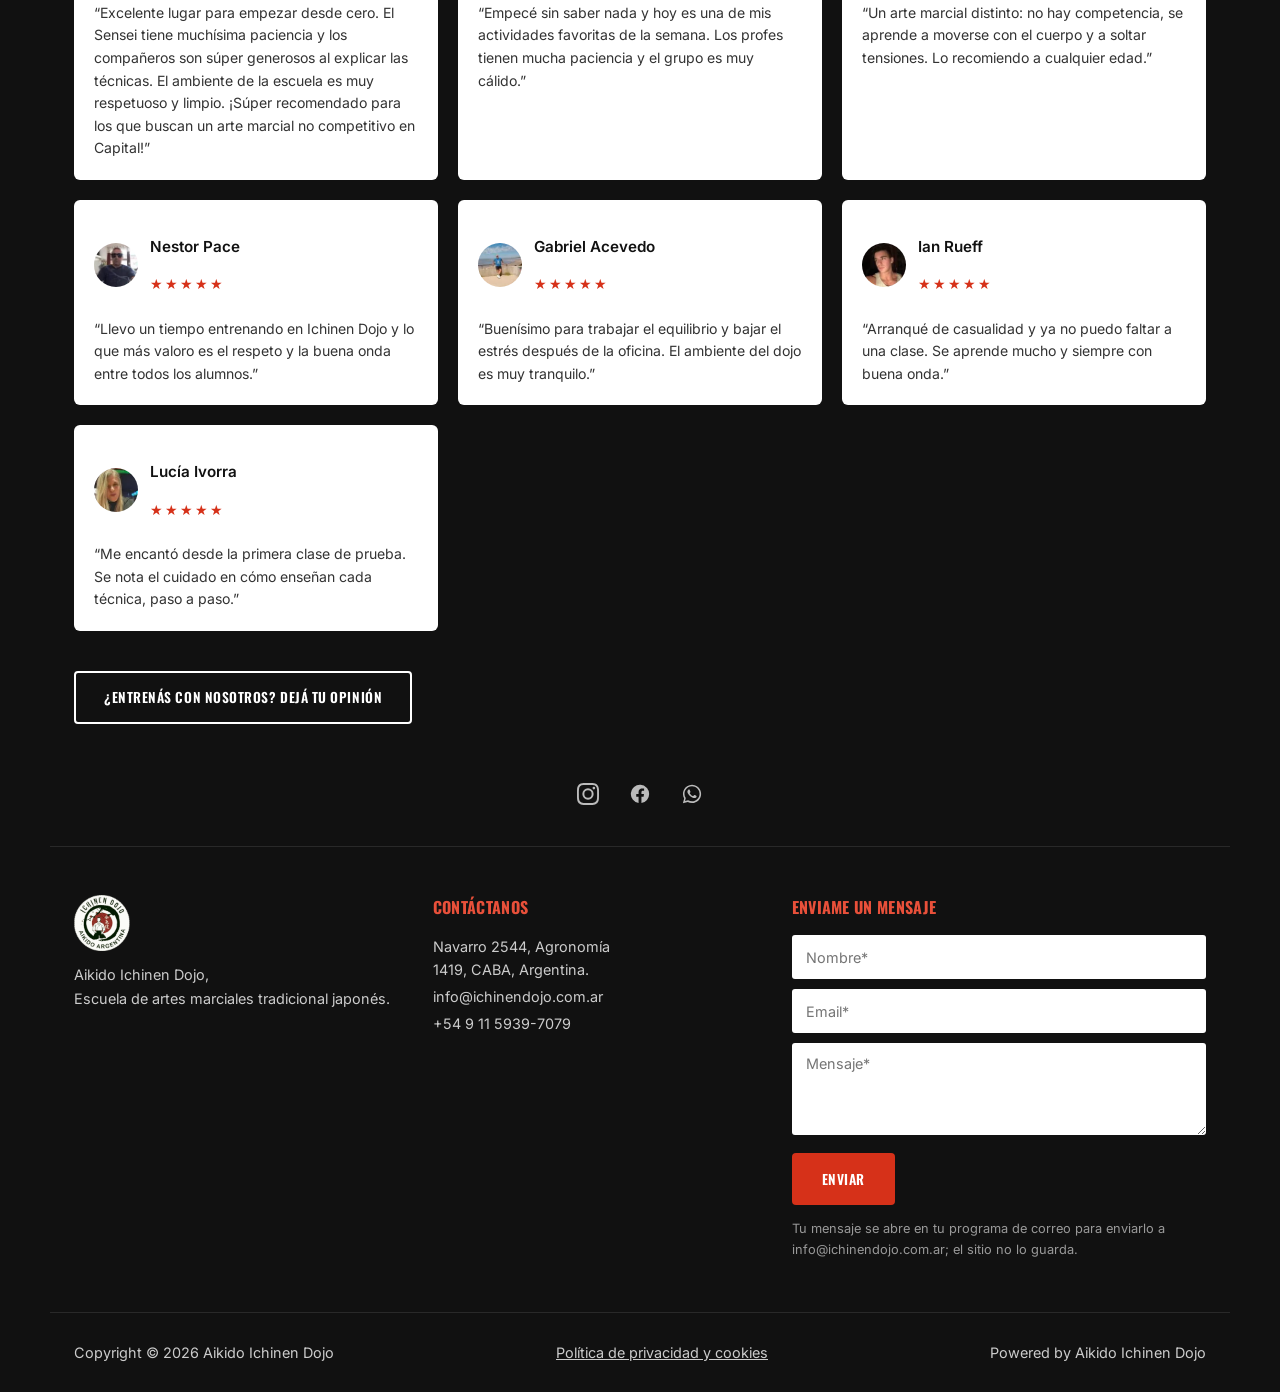
==== commit 757ef478: "Formulario de contacto por mailto con aviso de envío, 4 estrellas en dos testimonios y limpieza de e" ====
--- a/index.html
+++ b/index.html
@@ -227,7 +227,7 @@
             <p class="contact-form__error" id="opConsentimientoError" hidden></p>
             <button type="submit" class="btn btn--accent">Enviar por WhatsApp</button>
             <p class="contact-form__nota">Tu opinión se abre en WhatsApp. Si querés que aparezca tu foto, mandala en
-              ese mismo chat. La revisamos antes de publicarla. <a href="privacidad.html">Política de privacidad</a>.</p>
+              ese mismo chat. La revisamos antes de publicarla.</p>
           </form>
         </details>
       </div>
@@ -290,8 +290,8 @@
             aria-describedby="cfMensajeError" required></textarea>
           <p class="contact-form__error" id="cfMensajeError" hidden></p>
           <button type="submit" class="btn btn--accent">Enviar</button>
-          <p class="contact-form__nota">Tu mensaje se abre en WhatsApp; el sitio no lo guarda.
-            <a href="privacidad.html">Política de privacidad</a>.</p>
+          <p class="contact-form__ok" id="contactFormOk" role="status" hidden><strong>Mensaje enviado con éxito.!</strong></p>
+          <p class="contact-form__nota">Tu mensaje se abre en tu programa de correo para enviarlo a info@ichinendojo.com.ar; el sitio no lo guarda.</p>
         </form>
       </div>
     </div>
--- a/css/style.css
+++ b/css/style.css
@@ -698,6 +698,7 @@
   font-size: 0.85rem;
 }
 .contact-form .btn { align-self: flex-start; }
+.site-footer .contact-form__ok { margin: 0; color: #7ddc8f; font-weight: 700; }
 
 .footer-bottom {
   display: flex;
